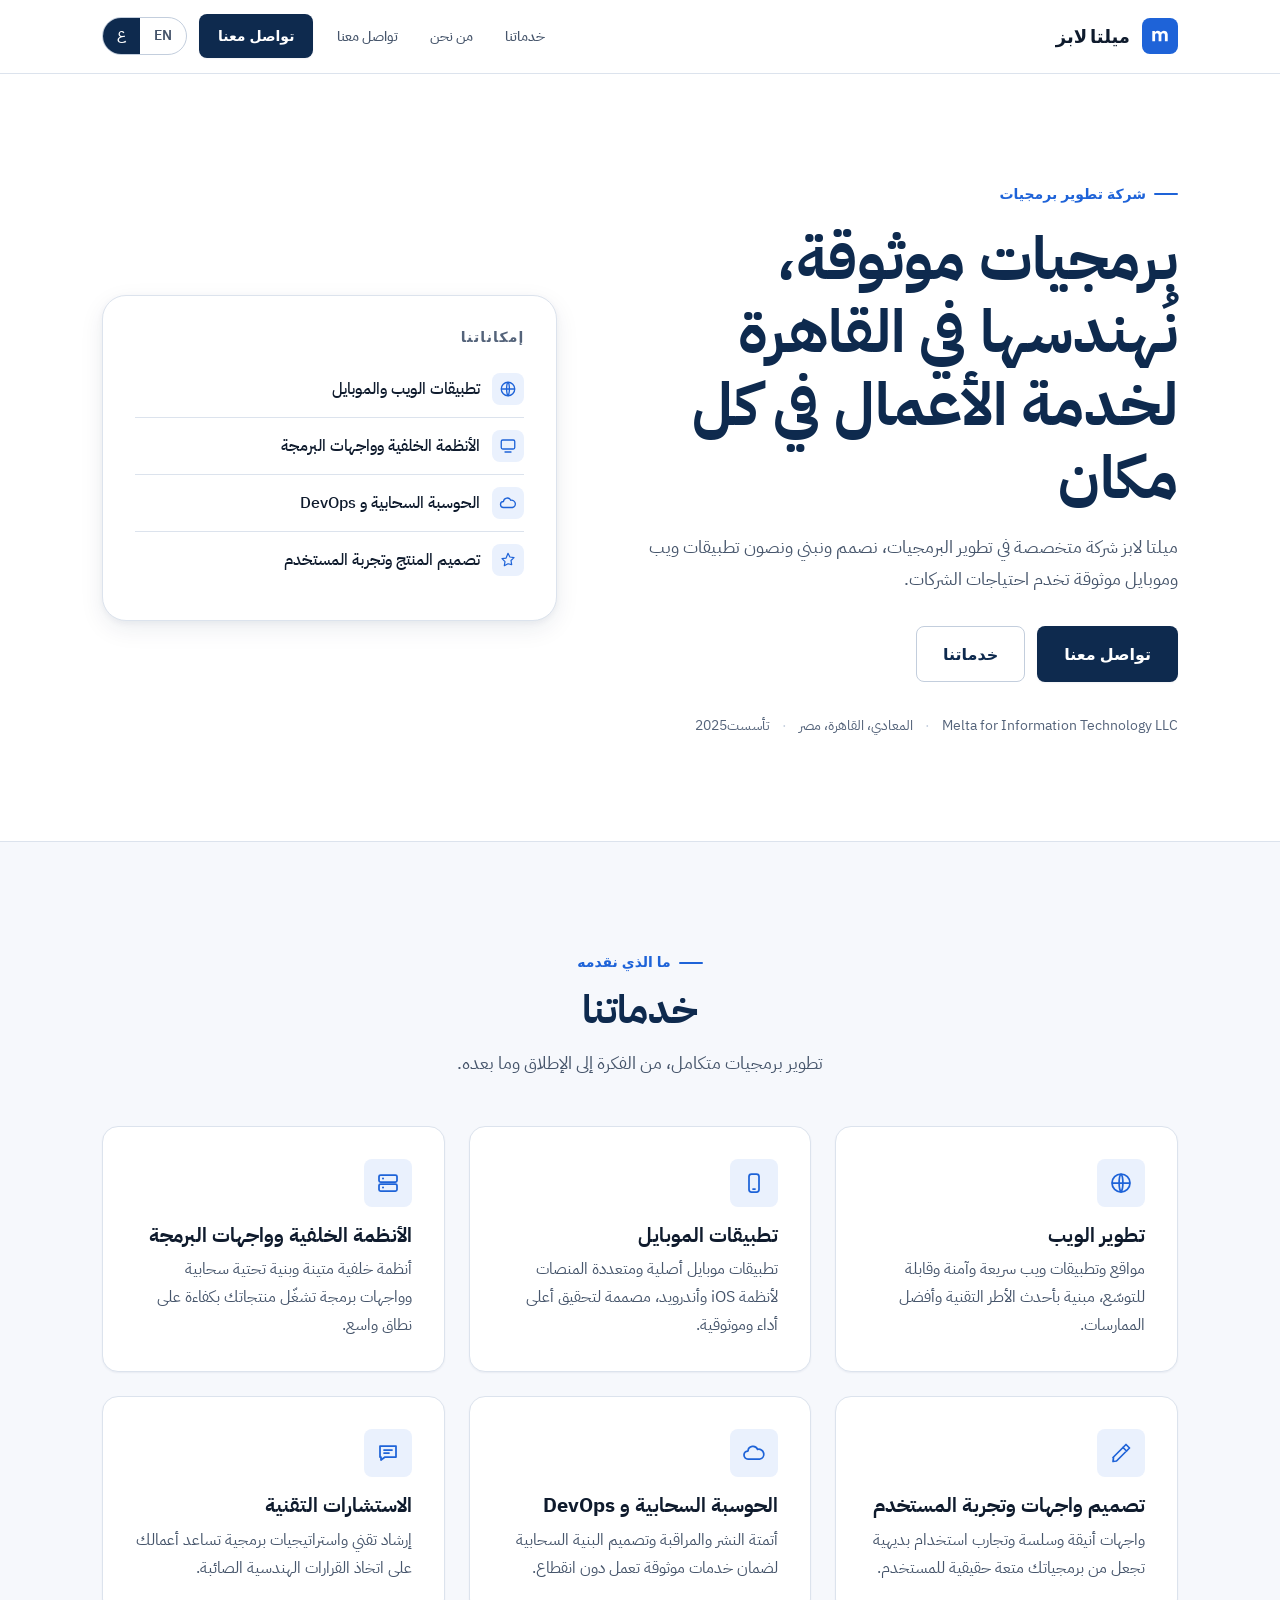
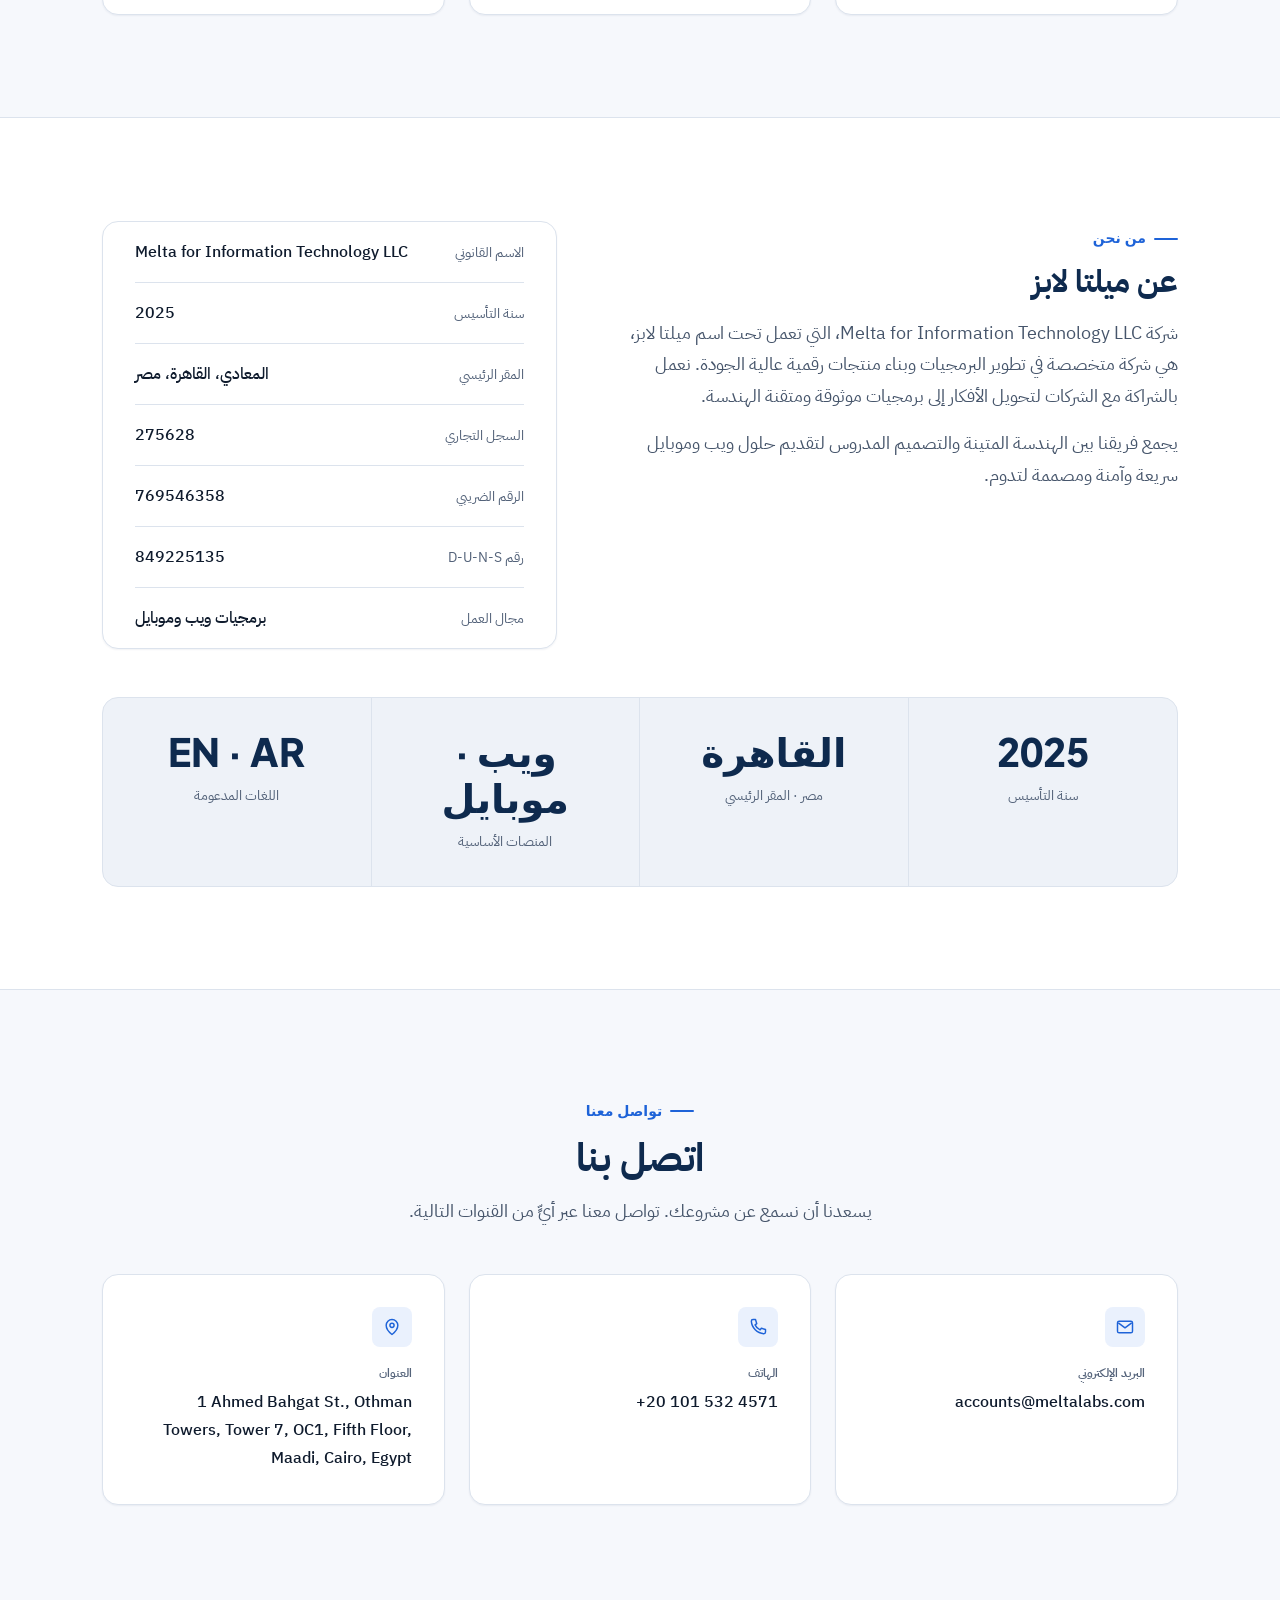
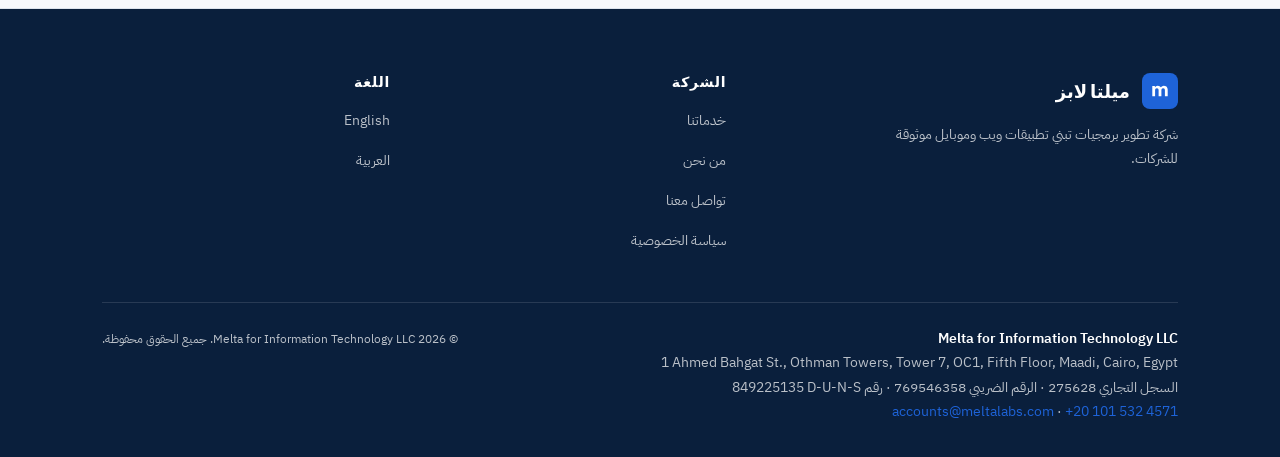
==== ar/index.html @ 6dca2c1b "Rebrand mark: blue "melta" wordmark tile Replace the navy M monogram with a white Plus Jakarta Sans " ====
<!DOCTYPE html>
<html lang="ar" dir="rtl">
<head>
  <meta charset="UTF-8" />
  <meta name="viewport" content="width=device-width, initial-scale=1, viewport-fit=cover" />
  <title>ميلتا لابز — شركة تطوير برمجيات في القاهرة، مصر</title>
  <meta name="description" content="ميلتا لابز شركة تطوير برمجيات مقرها القاهرة، تبني تطبيقات ويب وموبايل موثوقة وواجهات برمجة وتصميم واجهات المستخدم وحلول سحابة للشركات." />
  <link rel="canonical" href="https://meltalabs.com/ar/" />
  <meta name="robots" content="index, follow, max-image-preview:large" />
  <meta name="theme-color" content="#FFFFFF" />
  <meta name="color-scheme" content="light" />
  <meta name="author" content="Melta for Information Technology LLC" />

  <!-- hreflang -->
  <link rel="alternate" hreflang="en" href="https://meltalabs.com/" />
  <link rel="alternate" hreflang="ar" href="https://meltalabs.com/ar/" />
  <link rel="alternate" hreflang="x-default" href="https://meltalabs.com/" />

  <!-- Open Graph -->
  <meta property="og:type" content="website" />
  <meta property="og:site_name" content="Melta Labs" />
  <meta property="og:title" content="ميلتا لابز — شركة تطوير برمجيات" />
  <meta property="og:description" content="ميلتا لابز شركة تطوير برمجيات مقرها القاهرة، تبني تطبيقات ويب وموبايل موثوقة وواجهات برمجة وحلول سحابة للشركات." />
  <meta property="og:url" content="https://meltalabs.com/ar/" />
  <meta property="og:locale" content="ar_EG" />
  <meta property="og:locale:alternate" content="en_US" />
  <meta property="og:image" content="https://meltalabs.com/assets/og-image.png" />
  <meta property="og:image:width" content="1200" />
  <meta property="og:image:height" content="630" />
  <meta property="og:image:type" content="image/png" />
  <meta property="og:image:alt" content="ميلتا لابز — شركة تطوير برمجيات" />

  <!-- Twitter -->
  <meta name="twitter:card" content="summary_large_image" />
  <meta name="twitter:title" content="ميلتا لابز — شركة تطوير برمجيات" />
  <meta name="twitter:description" content="ميلتا لابز شركة تطوير برمجيات مقرها القاهرة، تبني تطبيقات ويب وموبايل موثوقة وحلول سحابة للشركات." />
  <meta name="twitter:image" content="https://meltalabs.com/assets/og-image.png" />
  <meta name="twitter:image:alt" content="ميلتا لابز — شركة تطوير برمجيات" />

  <!-- Icons & manifest -->
  <link rel="icon" href="/favicon.ico" sizes="32x32" />
  <link rel="icon" type="image/svg+xml" href="/favicon.svg" />
  <link rel="apple-touch-icon" href="/apple-touch-icon.png" />
  <link rel="manifest" href="/site.webmanifest" />

  <!-- Fonts -->
  <link rel="preconnect" href="https://fonts.googleapis.com" />
  <link rel="preconnect" href="https://fonts.gstatic.com" crossorigin />
  <link href="https://fonts.googleapis.com/css2?family=Plus+Jakarta+Sans:wght@600;700;800&family=Inter:wght@400;500;600&family=IBM+Plex+Sans+Arabic:wght@400;500;600;700&display=swap" rel="stylesheet" />

  <link rel="stylesheet" href="/assets/styles.css" />

  <!-- Structured data -->
  <script type="application/ld+json">
  {
    "@context": "https://schema.org",
    "@graph": [
      {
        "@type": "Organization",
        "@id": "https://meltalabs.com/#organization",
        "name": "Melta for Information Technology LLC",
        "legalName": "Melta for Information Technology LLC",
        "alternateName": "ميلتا لابز",
        "url": "https://meltalabs.com/",
        "logo": { "@type": "ImageObject", "url": "https://meltalabs.com/assets/logo-512.png", "width": 512, "height": 512 },
        "image": "https://meltalabs.com/assets/og-image.png",
        "description": "ميلتا لابز شركة تطوير برمجيات مقرها القاهرة، تبني تطبيقات ويب وموبايل موثوقة وواجهات برمجة وتصميم واجهات المستخدم وحلول سحابية للشركات.",
        "email": "accounts@meltalabs.com",
        "telephone": "+201015324571",
        "foundingDate": "2025",
        "duns": "849225135",
        "taxID": "769546358",
        "isicV4": "6209",
        "identifier": {
          "@type": "PropertyValue",
          "propertyID": "Egypt Commercial Register",
          "value": "275628"
        },
        "address": {
          "@type": "PostalAddress",
          "streetAddress": "1 Ahmed Bahgat St., Othman Towers, Tower 7, OC1, Fifth Floor, Maadi",
          "addressLocality": "Cairo",
          "addressRegion": "Cairo Governorate",
          "addressCountry": "EG"
        },
        "contactPoint": [{
          "@type": "ContactPoint",
          "contactType": "customer support",
          "email": "accounts@meltalabs.com",
          "telephone": "+201015324571",
          "areaServed": "EG",
          "availableLanguage": ["en", "ar"]
        }]
      },
      {
        "@type": "WebSite",
        "@id": "https://meltalabs.com/#website",
        "url": "https://meltalabs.com/",
        "name": "ميلتا لابز",
        "description": "شركة تطوير برمجيات تبني تطبيقات ويب وموبايل موثوقة.",
        "publisher": { "@id": "https://meltalabs.com/#organization" },
        "inLanguage": ["en", "ar"]
      }
    ]
  }
  </script>
</head>
<body>
  <a class="skip-link" href="#top">تخطّي إلى المحتوى</a>

  <header class="site-header" id="site-header">
    <div class="container header-bar">
      <a class="brand" href="/ar/" aria-label="ميلتا لابز — الرئيسية">
        <span class="brand__mark" aria-hidden="true">
          <svg viewBox="0 0 24 24" fill="none" xmlns="http://www.w3.org/2000/svg"><path d="M3.60 17.65L3.60 6.60L6.43 6.60L6.43 9.29L6.13 8.84Q6.37 7.57 7.30 6.96Q8.24 6.35 9.53 6.35Q10.91 6.35 11.95 7.05Q12.99 7.75 13.25 8.92L12.38 9.00Q12.93 7.65 13.94 7.00Q14.96 6.35 16.31 6.35Q17.51 6.35 18.43 6.88Q19.35 7.41 19.87 8.35Q20.40 9.29 20.40 10.54L20.40 17.65L17.36 17.65L17.36 11.19Q17.36 10.54 17.13 10.08Q16.90 9.61 16.47 9.35Q16.05 9.09 15.44 9.09Q14.85 9.09 14.42 9.35Q13.98 9.61 13.75 10.08Q13.52 10.54 13.52 11.19L13.52 17.65L10.48 17.65L10.48 11.19Q10.48 10.54 10.25 10.08Q10.02 9.61 9.59 9.35Q9.17 9.09 8.56 9.09Q7.97 9.09 7.54 9.35Q7.10 9.61 6.87 10.08Q6.64 10.54 6.64 11.19L6.64 17.65Z" fill="#fff"/></svg>
        </span>
        <span>ميلتا لابز</span>
      </a>

      <nav class="primary-nav" id="primary-nav" aria-label="التنقل الرئيسي">
        <ul>
          <li><a href="#services">خدماتنا</a></li>
          <li><a href="#about">من نحن</a></li>
          <li><a href="#contact">تواصل معنا</a></li>
        </ul>
      </nav>

      <div class="header-actions">
        <a class="btn btn--primary btn--sm" href="#contact">تواصل معنا</a>
        <div class="lang-toggle" role="group" aria-label="اللغة">
          <a href="/" hreflang="en" lang="en">EN</a>
          <a href="/ar/" aria-current="true" lang="ar">ع</a>
        </div>
        <button class="nav-toggle" id="nav-toggle" aria-label="فتح القائمة" aria-expanded="false" aria-controls="primary-nav">
          <svg class="icon-open" viewBox="0 0 24 24" fill="none"><path d="M4 7h16M4 12h16M4 17h16" stroke="currentColor" stroke-width="2" stroke-linecap="round"/></svg>
          <svg class="icon-close" viewBox="0 0 24 24" fill="none"><path d="M6 6l12 12M18 6L6 18" stroke="currentColor" stroke-width="2" stroke-linecap="round"/></svg>
        </button>
      </div>
    </div>
  </header>

  <main id="top" tabindex="-1">
    <!-- Hero -->
    <section class="hero" aria-labelledby="hero-h">
      <div class="container hero__grid">
        <div>
          <span class="eyebrow">شركة تطوير برمجيات</span>
          <h1 id="hero-h">برمجيات موثوقة، نُهندسها في القاهرة لخدمة الأعمال في كل مكان</h1>
          <p class="hero__lead">ميلتا لابز شركة متخصصة في تطوير البرمجيات، نصمم ونبني ونصون تطبيقات ويب وموبايل موثوقة تخدم احتياجات الشركات.</p>
          <div class="hero__cta">
            <a class="btn btn--primary" href="#contact">تواصل معنا</a>
            <a class="btn btn--ghost" href="#services">خدماتنا</a>
          </div>
          <p class="trust-strip">
            <span><bdi dir="ltr">Melta for Information Technology LLC</bdi></span>
            <span>المعادي، القاهرة، مصر</span>
            <span>تأسست <bdi dir="ltr">2025</bdi></span>
          </p>
        </div>
        <aside class="capability-panel" aria-label="الإمكانات">
          <h2>إمكاناتنا</h2>
          <ul class="capability-list">
            <li><span class="mini-icon" aria-hidden="true"><svg viewBox="0 0 24 24" fill="none"><circle cx="12" cy="12" r="9" stroke="currentColor" stroke-width="1.75"/><path d="M3 12h18M12 3c2.5 2.5 2.5 15 0 18M12 3c-2.5 2.5-2.5 15 0 18" stroke="currentColor" stroke-width="1.75"/></svg></span><span>تطبيقات الويب والموبايل</span></li>
            <li><span class="mini-icon" aria-hidden="true"><svg viewBox="0 0 24 24" fill="none"><rect x="3" y="4" width="18" height="12" rx="2" stroke="currentColor" stroke-width="1.75"/><path d="M8 20h8" stroke="currentColor" stroke-width="1.75" stroke-linecap="round"/></svg></span><span>الأنظمة الخلفية وواجهات البرمجة</span></li>
            <li><span class="mini-icon" aria-hidden="true"><svg viewBox="0 0 24 24" fill="none"><path d="M6 18a4 4 0 0 1 0-8 5 5 0 0 1 9.6-1.6A3.5 3.5 0 0 1 18 18H6Z" stroke="currentColor" stroke-width="1.75" stroke-linejoin="round"/></svg></span><span>الحوسبة السحابية و <bdi dir="ltr">DevOps</bdi></span></li>
            <li><span class="mini-icon" aria-hidden="true"><svg viewBox="0 0 24 24" fill="none"><path d="M12 3l2.5 5 5.5.8-4 3.9.9 5.5L12 17l-4.9 2.6.9-5.5-4-3.9 5.5-.8L12 3Z" stroke="currentColor" stroke-width="1.6" stroke-linejoin="round"/></svg></span><span>تصميم المنتج وتجربة المستخدم</span></li>
          </ul>
        </aside>
      </div>
    </section>

    <!-- Services -->
    <section class="section section--band" id="services" aria-labelledby="services-h">
      <div class="container">
        <div class="section-head">
          <span class="eyebrow">ما الذي نقدمه</span>
          <h2 id="services-h">خدماتنا</h2>
          <p>تطوير برمجيات متكامل، من الفكرة إلى الإطلاق وما بعده.</p>
        </div>
        <ul class="card-grid">
          <li class="service-card">
            <span class="icon-tile" aria-hidden="true"><svg viewBox="0 0 24 24" fill="none"><circle cx="12" cy="12" r="9" stroke="currentColor" stroke-width="1.75"/><path d="M3 12h18M12 3c2.5 2.5 2.5 15 0 18M12 3c-2.5 2.5-2.5 15 0 18" stroke="currentColor" stroke-width="1.75"/></svg></span>
            <h3>تطوير الويب</h3>
            <p>مواقع وتطبيقات ويب سريعة وآمنة وقابلة للتوسّع، مبنية بأحدث الأطر التقنية وأفضل الممارسات.</p>
          </li>
          <li class="service-card">
            <span class="icon-tile" aria-hidden="true"><svg viewBox="0 0 24 24" fill="none"><rect x="7" y="3" width="10" height="18" rx="2.5" stroke="currentColor" stroke-width="1.75"/><path d="M11 18h2" stroke="currentColor" stroke-width="1.75" stroke-linecap="round"/></svg></span>
            <h3>تطبيقات الموبايل</h3>
            <p>تطبيقات موبايل أصلية ومتعددة المنصات لأنظمة <bdi dir="ltr">iOS</bdi> وأندرويد، مصممة لتحقيق أعلى أداء وموثوقية.</p>
          </li>
          <li class="service-card">
            <span class="icon-tile" aria-hidden="true"><svg viewBox="0 0 24 24" fill="none"><rect x="3" y="4" width="18" height="7" rx="1.6" stroke="currentColor" stroke-width="1.75"/><rect x="3" y="13" width="18" height="7" rx="1.6" stroke="currentColor" stroke-width="1.75"/><path d="M7 7.5h.01M7 16.5h.01" stroke="currentColor" stroke-width="2" stroke-linecap="round"/></svg></span>
            <h3>الأنظمة الخلفية وواجهات البرمجة</h3>
            <p>أنظمة خلفية متينة وبنية تحتية سحابية وواجهات برمجة تشغّل منتجاتك بكفاءة على نطاق واسع.</p>
          </li>
          <li class="service-card">
            <span class="icon-tile" aria-hidden="true"><svg viewBox="0 0 24 24" fill="none"><path d="M4 16.5 14 6.5l3.5 3.5L7.5 20 4 20.5l.5-4Z" stroke="currentColor" stroke-width="1.75" stroke-linejoin="round"/><path d="M14 6.5 17 3.5 20.5 7 17.5 10" stroke="currentColor" stroke-width="1.75" stroke-linejoin="round"/></svg></span>
            <h3>تصميم واجهات وتجربة المستخدم</h3>
            <p>واجهات أنيقة وسلسة وتجارب استخدام بديهية تجعل من برمجياتك متعة حقيقية للمستخدم.</p>
          </li>
          <li class="service-card">
            <span class="icon-tile" aria-hidden="true"><svg viewBox="0 0 24 24" fill="none"><path d="M6 18a4 4 0 0 1 0-8 5 5 0 0 1 9.6-1.6A3.5 3.5 0 0 1 18 18H6Z" stroke="currentColor" stroke-width="1.75" stroke-linejoin="round"/></svg></span>
            <h3>الحوسبة السحابية و <bdi dir="ltr">DevOps</bdi></h3>
            <p>أتمتة النشر والمراقبة وتصميم البنية السحابية لضمان خدمات موثوقة تعمل دون انقطاع.</p>
          </li>
          <li class="service-card">
            <span class="icon-tile" aria-hidden="true"><svg viewBox="0 0 24 24" fill="none"><path d="M4 5h16v11H9l-4 3v-3H4V5Z" stroke="currentColor" stroke-width="1.75" stroke-linejoin="round"/><path d="M8 9h8M8 12h5" stroke="currentColor" stroke-width="1.75" stroke-linecap="round"/></svg></span>
            <h3>الاستشارات التقنية</h3>
            <p>إرشاد تقني واستراتيجيات برمجية تساعد أعمالك على اتخاذ القرارات الهندسية الصائبة.</p>
          </li>
        </ul>
      </div>
    </section>

    <!-- About -->
    <section class="section" id="about" aria-labelledby="about-h">
      <div class="container">
        <div class="about__top">
          <div class="about__narrative">
            <span class="eyebrow">من نحن</span>
            <h2 id="about-h">عن ميلتا لابز</h2>
            <p>شركة <bdi dir="ltr">Melta for Information Technology LLC</bdi>، التي تعمل تحت اسم ميلتا لابز، هي شركة متخصصة في تطوير البرمجيات وبناء منتجات رقمية عالية الجودة. نعمل بالشراكة مع الشركات لتحويل الأفكار إلى برمجيات موثوقة ومتقنة الهندسة.</p>
            <p>يجمع فريقنا بين الهندسة المتينة والتصميم المدروس لتقديم حلول ويب وموبايل سريعة وآمنة ومصممة لتدوم.</p>
          </div>
          <dl class="facts" aria-label="معلومات الشركة">
            <div class="facts__row"><dt class="facts__label">الاسم القانوني</dt><dd class="facts__value"><bdi dir="ltr">Melta for Information Technology LLC</bdi></dd></div>
            <div class="facts__row"><dt class="facts__label">سنة التأسيس</dt><dd class="facts__value"><bdi dir="ltr">2025</bdi></dd></div>
            <div class="facts__row"><dt class="facts__label">المقر الرئيسي</dt><dd class="facts__value">المعادي، القاهرة، مصر</dd></div>
            <div class="facts__row"><dt class="facts__label">السجل التجاري</dt><dd class="facts__value"><bdi dir="ltr">275628</bdi></dd></div>
            <div class="facts__row"><dt class="facts__label">الرقم الضريبي</dt><dd class="facts__value"><bdi dir="ltr">769546358</bdi></dd></div>
            <div class="facts__row"><dt class="facts__label">رقم <bdi dir="ltr">D-U-N-S</bdi></dt><dd class="facts__value"><bdi dir="ltr">849225135</bdi></dd></div>
            <div class="facts__row"><dt class="facts__label">مجال العمل</dt><dd class="facts__value">برمجيات ويب وموبايل</dd></div>
          </dl>
        </div>
        <div class="stats">
          <div class="stat"><span class="stat__num"><bdi dir="ltr">2025</bdi></span><span class="stat__label">سنة التأسيس</span></div>
          <div class="stat"><span class="stat__num">القاهرة</span><span class="stat__label">مصر · المقر الرئيسي</span></div>
          <div class="stat"><span class="stat__num">ويب · موبايل</span><span class="stat__label">المنصات الأساسية</span></div>
          <div class="stat"><span class="stat__num"><bdi dir="ltr">EN · AR</bdi></span><span class="stat__label">اللغات المدعومة</span></div>
        </div>
      </div>
    </section>

    <!-- Contact -->
    <section class="section section--band" id="contact" aria-labelledby="contact-h">
      <div class="container">
        <div class="section-head">
          <span class="eyebrow">تواصل معنا</span>
          <h2 id="contact-h">اتصل بنا</h2>
          <p>يسعدنا أن نسمع عن مشروعك. تواصل معنا عبر أيٍّ من القنوات التالية.</p>
        </div>
        <address class="card-grid">
          <div class="contact-card">
            <span class="icon-tile" aria-hidden="true"><svg viewBox="0 0 24 24" fill="none"><rect x="3" y="5" width="18" height="14" rx="2" stroke="currentColor" stroke-width="1.75"/><path d="m4 7 8 6 8-6" stroke="currentColor" stroke-width="1.75" stroke-linejoin="round"/></svg></span>
            <span class="contact-card__label">البريد الإلكتروني</span>
            <div class="contact-card__value"><a href="mailto:accounts@meltalabs.com"><bdi dir="ltr">accounts@meltalabs.com</bdi></a></div>
          </div>
          <div class="contact-card">
            <span class="icon-tile" aria-hidden="true"><svg viewBox="0 0 24 24" fill="none"><path d="M6 3h3l1.5 5-2 1.5a12 12 0 0 0 6 6l1.5-2 5 1.5v3a2 2 0 0 1-2 2A16 16 0 0 1 4 5a2 2 0 0 1 2-2Z" stroke="currentColor" stroke-width="1.75" stroke-linejoin="round"/></svg></span>
            <span class="contact-card__label">الهاتف</span>
            <div class="contact-card__value"><a class="phone" href="tel:+201015324571"><bdi dir="ltr">+20 101 532 4571</bdi></a></div>
          </div>
          <div class="contact-card">
            <span class="icon-tile" aria-hidden="true"><svg viewBox="0 0 24 24" fill="none"><path d="M12 21s7-5.2 7-11a7 7 0 1 0-14 0c0 5.8 7 11 7 11Z" stroke="currentColor" stroke-width="1.75" stroke-linejoin="round"/><circle cx="12" cy="10" r="2.5" stroke="currentColor" stroke-width="1.75"/></svg></span>
            <span class="contact-card__label">العنوان</span>
            <div class="contact-card__value"><bdi dir="ltr">1 Ahmed Bahgat St., Othman Towers, Tower 7, OC1, Fifth Floor, Maadi, Cairo, Egypt</bdi></div>
          </div>
        </address>
      </div>
    </section>
  </main>

  <footer class="site-footer">
    <div class="container">
      <div class="footer-grid">
        <div class="footer-brand">
          <a class="brand" href="/ar/" aria-label="ميلتا لابز — الرئيسية">
            <span class="brand__mark" aria-hidden="true"><svg viewBox="0 0 24 24" fill="none"><path d="M3.60 17.65L3.60 6.60L6.43 6.60L6.43 9.29L6.13 8.84Q6.37 7.57 7.30 6.96Q8.24 6.35 9.53 6.35Q10.91 6.35 11.95 7.05Q12.99 7.75 13.25 8.92L12.38 9.00Q12.93 7.65 13.94 7.00Q14.96 6.35 16.31 6.35Q17.51 6.35 18.43 6.88Q19.35 7.41 19.87 8.35Q20.40 9.29 20.40 10.54L20.40 17.65L17.36 17.65L17.36 11.19Q17.36 10.54 17.13 10.08Q16.90 9.61 16.47 9.35Q16.05 9.09 15.44 9.09Q14.85 9.09 14.42 9.35Q13.98 9.61 13.75 10.08Q13.52 10.54 13.52 11.19L13.52 17.65L10.48 17.65L10.48 11.19Q10.48 10.54 10.25 10.08Q10.02 9.61 9.59 9.35Q9.17 9.09 8.56 9.09Q7.97 9.09 7.54 9.35Q7.10 9.61 6.87 10.08Q6.64 10.54 6.64 11.19L6.64 17.65Z" fill="#fff"/></svg></span>
            <span>ميلتا لابز</span>
          </a>
          <p>شركة تطوير برمجيات تبني تطبيقات ويب وموبايل موثوقة للشركات.</p>
        </div>
        <nav class="footer-col" aria-label="تذييل">
          <h2>الشركة</h2>
          <ul>
            <li><a href="#services">خدماتنا</a></li>
            <li><a href="#about">من نحن</a></li>
            <li><a href="#contact">تواصل معنا</a></li>
            <li><a href="/ar/privacy.html">سياسة الخصوصية</a></li>
          </ul>
        </nav>
        <div class="footer-col">
          <h2>اللغة</h2>
          <ul>
            <li><a href="/" hreflang="en" lang="en">English</a></li>
            <li><a href="/ar/" lang="ar">العربية</a></li>
          </ul>
        </div>
      </div>
      <div class="footer-legal">
        <address>
          <span class="strong"><bdi dir="ltr">Melta for Information Technology LLC</bdi></span><br />
          <bdi dir="ltr">1 Ahmed Bahgat St., Othman Towers, Tower 7, OC1, Fifth Floor, Maadi, Cairo, Egypt</bdi><br />
          السجل التجاري <bdi dir="ltr">275628</bdi> · الرقم الضريبي <bdi dir="ltr">769546358</bdi> · رقم <bdi dir="ltr">D-U-N-S</bdi>‏ <bdi dir="ltr">849225135</bdi><br />
          <a class="phone" href="tel:+201015324571"><bdi dir="ltr">+20 101 532 4571</bdi></a> ·
          <a href="mailto:accounts@meltalabs.com"><bdi dir="ltr">accounts@meltalabs.com</bdi></a>
        </address>
        <div class="copyright">© <span id="year">2026</span> <bdi dir="ltr">Melta for Information Technology LLC</bdi>. جميع الحقوق محفوظة.</div>
      </div>
    </div>
  </footer>

  <script>
    document.getElementById('year').textContent = new Date().getFullYear();

    var header = document.getElementById('site-header');
    var ticking = false;
    function onScroll() {
      if (!ticking) {
        window.requestAnimationFrame(function () {
          header.classList.toggle('is-scrolled', window.scrollY > 8);
          ticking = false;
        });
        ticking = true;
      }
    }
    window.addEventListener('scroll', onScroll, { passive: true });
    onScroll();

    var toggle = document.getElementById('nav-toggle');
    var nav = document.getElementById('primary-nav');
    toggle.addEventListener('click', function () {
      var open = nav.classList.toggle('is-open');
      toggle.setAttribute('aria-expanded', String(open));
      toggle.setAttribute('aria-label', open ? 'إغلاق القائمة' : 'فتح القائمة');
    });
    nav.addEventListener('click', function (e) {
      if (e.target.closest('a')) {
        nav.classList.remove('is-open');
        toggle.setAttribute('aria-expanded', 'false');
        toggle.setAttribute('aria-label', 'فتح القائمة');
      }
    });
    document.addEventListener('keydown', function (e) {
      if (e.key === 'Escape' && nav.classList.contains('is-open')) {
        nav.classList.remove('is-open');
        toggle.setAttribute('aria-expanded', 'false');
        toggle.setAttribute('aria-label', 'فتح القائمة');
        toggle.focus();
      }
    });
  </script>
</body>
</html>
---- assets/styles.css ----
/* =============================================================================
   Melta Labs — Trust-First Corporate design system
   Single shared stylesheet for EN (LTR) and AR (RTL).
   Direction is driven entirely by the document `dir` attribute + CSS logical
   properties, so this one file renders correctly in both languages.
   ============================================================================= */

/* ----------------------------------------------------------------- Tokens -- */
:root {
  /* Brand navy */
  --color-navy-900: #0A1F3C;
  --color-navy-800: #0E2A4E;
  --color-navy-700: #143A66;

  /* Corporate-blue accent */
  --color-accent-600: #1E63D8;
  --color-accent-700: #1750B3;
  --color-accent-50:  #EAF1FD;

  /* Ink (text on light) */
  --color-ink-900: #0F1B2D;
  --color-ink-600: #46556B;
  --color-ink-400: #54637A;

  /* Surfaces */
  --color-surface-0:   #FFFFFF;
  --color-surface-50:  #F6F8FC;
  --color-surface-100: #EEF2F8;

  /* Lines */
  --color-border:        #DCE3ED;
  --color-border-strong: #C3CEDD;

  --color-success-600: #1A8F5C;
  --color-focus-ring:  #1E63D8;

  /* Navy-tinted elevation */
  --color-shadow-rgb: 14, 42, 78;
  --shadow-xs: 0 1px 2px rgba(var(--color-shadow-rgb), .06);
  --shadow-sm: 0 2px 8px rgba(var(--color-shadow-rgb), .06), 0 1px 2px rgba(var(--color-shadow-rgb), .04);
  --shadow-md: 0 8px 24px rgba(var(--color-shadow-rgb), .08), 0 2px 6px rgba(var(--color-shadow-rgb), .05);
  --shadow-lg: 0 16px 48px rgba(var(--color-shadow-rgb), .10);

  /* Footer (on navy) */
  --color-footer-text:    rgba(255, 255, 255, .72);
  --color-footer-strong:  #FFFFFF;
  --color-footer-divider: rgba(255, 255, 255, .12);

  /* Type families */
  --font-heading: "Plus Jakarta Sans", "Inter", system-ui, -apple-system, "Segoe UI", sans-serif;
  --font-body:    "Inter", system-ui, -apple-system, "Segoe UI", Roboto, sans-serif;
  --font-arabic:  "IBM Plex Sans Arabic", "Noto Sans Arabic", "Segoe UI", Tahoma, sans-serif;

  /* Type scale — 1.250 Major Third on 16px */
  --fs-xs:   0.75rem;     /* 12 */
  --fs-sm:   0.875rem;    /* 14 */
  --fs-base: 1rem;        /* 16 */
  --fs-md:   1.125rem;    /* 18 */
  --fs-lg:   1.25rem;     /* 20 */
  --fs-xl:   1.5625rem;   /* 25 */
  --fs-2xl:  1.9375rem;   /* 31 */
  --fs-3xl:  2.4375rem;   /* 39 */
  --fs-hero: clamp(2.5rem, 1.6rem + 3.4vw, 3.75rem);

  --lh-tight: 1.12;
  --lh-snug:  1.3;
  --lh-base:  1.65;

  /* Spacing (8px grid) */
  --space-1: 4px;  --space-2: 8px;  --space-3: 12px; --space-4: 16px;
  --space-5: 24px; --space-6: 32px; --space-7: 48px; --space-8: 64px;
  --space-9: 96px; --space-10: 128px;
  --section-pad: clamp(64px, 8vw, 112px);
  --container-max: 1140px;
  --container-pad: clamp(20px, 5vw, 32px);

  /* Radius */
  --radius-sm: 8px;  --radius-md: 12px; --radius-lg: 16px;
  --radius-xl: 24px; --radius-pill: 999px;

  /* Motion */
  --ease-out: cubic-bezier(0.22, 0.61, 0.36, 1);
  --dur-fast: 120ms; --dur-base: 180ms; --dur-slow: 320ms;
}

/* --------------------------------------------------------------- Reset ----- */
*, *::before, *::after { box-sizing: border-box; margin: 0; padding: 0; }

html { scroll-behavior: smooth; -webkit-text-size-adjust: 100%; }

body {
  font-family: var(--font-body);
  font-size: var(--fs-base);
  line-height: var(--lh-base);
  color: var(--color-ink-600);
  background: var(--color-surface-0);
  -webkit-font-smoothing: antialiased;
  -moz-osx-font-smoothing: grayscale;
}

h1, h2, h3, h4 { font-family: var(--font-heading); color: var(--color-ink-900); line-height: var(--lh-snug); letter-spacing: -0.02em; font-weight: 700; }
h1 { line-height: var(--lh-tight); }

a { color: var(--color-accent-600); text-decoration: none; }
a:hover { color: var(--color-accent-700); }

img, svg { display: block; max-width: 100%; }
ul { list-style: none; }

/* ---------------------------------------------------- Arabic / RTL rules --- */
[lang="ar"] body,
[dir="rtl"] body,
[lang="ar"] h1, [lang="ar"] h2, [lang="ar"] h3, [lang="ar"] h4,
[dir="rtl"] h1, [dir="rtl"] h2, [dir="rtl"] h3, [dir="rtl"] h4 {
  font-family: var(--font-arabic);
}
/* Arabic must never be tracked or uppercased; give it diacritic headroom. */
[dir="rtl"] body { line-height: 1.75; }
[dir="rtl"] h1, [dir="rtl"] h2, [dir="rtl"] h3, [dir="rtl"] h4 { letter-spacing: 0; line-height: 1.22; }
[dir="rtl"] .eyebrow,
[dir="rtl"] .contact-card__label,
[dir="rtl"] .stat__label,
[dir="rtl"] .facts__label { letter-spacing: 0; text-transform: none; }
/* Directional glyphs (e.g. the privacy back-arrow) mirror; brand icons never do. */
[dir="rtl"] .icon-directional { transform: scaleX(-1); }

/* ------------------------------------------------------------- Utilities --- */
.container { max-width: var(--container-max); margin-inline: auto; padding-inline: var(--container-pad); }

.bdi, bdi { unicode-bidi: isolate; }

.skip-link {
  position: absolute; inset-block-start: -100px; inset-inline-start: var(--space-4);
  z-index: 1000; background: var(--color-navy-800); color: #fff;
  padding: var(--space-2) var(--space-4); border-radius: var(--radius-sm);
  font-size: var(--fs-sm); font-weight: 600;
}
.skip-link:focus { inset-block-start: var(--space-3); color: #fff; }

:focus-visible {
  outline: 3px solid var(--color-focus-ring);
  outline-offset: 2px;
  border-radius: 2px;
}
/* Skip-link moves focus into <main>; don't draw a ring around the whole region. */
main[tabindex="-1"]:focus { outline: none; }

.eyebrow {
  display: inline-flex; align-items: center; gap: var(--space-2);
  font-family: var(--font-body); font-size: var(--fs-sm); font-weight: 600;
  letter-spacing: 0.08em; text-transform: uppercase;
  color: var(--color-accent-600);
}
.eyebrow::before {
  content: ""; inline-size: 24px; block-size: 2px;
  background: var(--color-accent-600); border-radius: 2px;
}

/* -------------------------------------------------------------- Buttons ---- */
.btn {
  display: inline-flex; align-items: center; justify-content: center; gap: var(--space-2);
  font-family: var(--font-body); font-size: var(--fs-base); font-weight: 600;
  padding-block: 13px; padding-inline: 26px;
  border-radius: var(--radius-sm); border: 1px solid transparent;
  cursor: pointer; transition: background var(--dur-base) var(--ease-out),
    color var(--dur-base) var(--ease-out), border-color var(--dur-base) var(--ease-out),
    box-shadow var(--dur-base) var(--ease-out), transform var(--dur-base) var(--ease-out);
}
.btn svg { inline-size: 18px; block-size: 18px; }

.btn--primary { background: var(--color-navy-800); color: #fff; box-shadow: var(--shadow-xs); }
.btn--primary:hover { background: var(--color-navy-700); color: #fff; transform: translateY(-1px); box-shadow: var(--shadow-sm); }
.btn--primary:active { transform: translateY(0); }

.btn--ghost { background: transparent; color: var(--color-navy-800); border-color: var(--color-border-strong); }
.btn--ghost:hover { color: var(--color-accent-700); border-color: var(--color-accent-600); background: var(--color-accent-50); }

.btn--sm { padding-block: 9px; padding-inline: 18px; font-size: var(--fs-sm); }

/* --------------------------------------------------------------- Header ---- */
.site-header {
  position: sticky; inset-block-start: 0; z-index: 100;
  background: var(--color-surface-0);
  border-block-end: 1px solid transparent;
  transition: background var(--dur-base) var(--ease-out), box-shadow var(--dur-base) var(--ease-out), border-color var(--dur-base) var(--ease-out);
}
.site-header.is-scrolled {
  background: rgba(255, 255, 255, 0.9);
  -webkit-backdrop-filter: blur(12px);
  backdrop-filter: blur(12px);
  box-shadow: var(--shadow-sm);
  border-block-end-color: var(--color-border);
}
@supports not ((backdrop-filter: blur(1px)) or (-webkit-backdrop-filter: blur(1px))) {
  .site-header.is-scrolled { background: #fff; }
}
.header-bar { display: flex; align-items: center; gap: var(--space-5); block-size: 72px; }

.brand { display: inline-flex; align-items: center; gap: var(--space-3); color: var(--color-ink-900); font-family: var(--font-heading); font-weight: 700; font-size: var(--fs-md); }
.brand:hover { color: var(--color-ink-900); }
.brand__mark { inline-size: 36px; block-size: 36px; border-radius: var(--radius-sm); background: var(--color-accent-600); display: grid; place-items: center; flex: none; }
.brand__mark svg { inline-size: 22px; block-size: 22px; }

.primary-nav { margin-inline-start: auto; }
.primary-nav ul { display: flex; align-items: center; gap: var(--space-6); }
.primary-nav a {
  position: relative; color: var(--color-ink-600); font-size: var(--fs-sm); font-weight: 500;
  padding-block: var(--space-2); transition: color var(--dur-base) var(--ease-out);
}
.primary-nav a:hover, .primary-nav a:focus-visible { color: var(--color-ink-900); }
.primary-nav a::after {
  content: ""; position: absolute; inset-block-end: 0; inset-inline-start: 0;
  inline-size: 100%; block-size: 2px; background: var(--color-accent-600);
  transform: scaleX(0); transform-origin: inline-start;
  transition: transform var(--dur-base) var(--ease-out);
}
.primary-nav a:hover::after, .primary-nav a:focus-visible::after { transform: scaleX(1); }

.header-actions { display: flex; align-items: center; gap: var(--space-3); }

/* Language toggle */
.lang-toggle { display: inline-flex; align-items: stretch; border: 1px solid var(--color-border-strong); border-radius: var(--radius-pill); overflow: hidden; font-size: var(--fs-sm); font-weight: 600; }
.lang-toggle a { padding-block: 6px; padding-inline: 14px; color: var(--color-ink-600); display: inline-flex; align-items: center; transition: background var(--dur-base) var(--ease-out), color var(--dur-base) var(--ease-out); }
.lang-toggle a[aria-current="true"] { background: var(--color-navy-800); color: #fff; }
.lang-toggle a:not([aria-current="true"]):hover { background: var(--color-accent-50); color: var(--color-accent-700); }

/* Hamburger */
.nav-toggle { display: none; background: transparent; border: 1px solid var(--color-border-strong); border-radius: var(--radius-sm); inline-size: 42px; block-size: 42px; place-items: center; color: var(--color-ink-900); cursor: pointer; }
.nav-toggle svg { inline-size: 22px; block-size: 22px; }
.nav-toggle .icon-close { display: none; }
.nav-toggle[aria-expanded="true"] .icon-open { display: none; }
.nav-toggle[aria-expanded="true"] .icon-close { display: block; }

/* --------------------------------------------------------------- Hero ------ */
.hero { padding-block: var(--section-pad); background: var(--color-surface-0); border-block-start: 1px solid var(--color-border); }
.hero__grid { display: grid; grid-template-columns: 1.1fr 0.9fr; gap: var(--space-8); align-items: center; }
.hero h1 { font-size: var(--fs-hero); color: var(--color-navy-800); margin-block: var(--space-4); }
.hero__lead { font-size: var(--fs-md); color: var(--color-ink-600); max-inline-size: 52ch; }
.hero__cta { display: flex; flex-wrap: wrap; gap: var(--space-3); margin-block-start: var(--space-6); }
.trust-strip { display: flex; flex-wrap: wrap; gap: var(--space-2) 0; margin-block-start: var(--space-6); font-size: var(--fs-sm); color: var(--color-ink-400); }
.trust-strip span { display: inline-flex; align-items: center; }
.trust-strip span + span::before { content: "·"; margin-inline: var(--space-3); color: var(--color-border-strong); }

/* Capability panel */
.capability-panel { background: var(--color-surface-0); border: 1px solid var(--color-border); border-radius: var(--radius-xl); box-shadow: var(--shadow-md); padding: var(--space-6); }
.capability-panel h2 { font-size: var(--fs-sm); font-family: var(--font-body); text-transform: uppercase; letter-spacing: 0.08em; color: var(--color-ink-400); margin-block-end: var(--space-4); }
.capability-list li { display: flex; align-items: center; gap: var(--space-3); padding-block: var(--space-3); }
.capability-list li + li { border-block-start: 1px solid var(--color-border); }
.capability-list .mini-icon { inline-size: 32px; block-size: 32px; border-radius: var(--radius-sm); background: var(--color-accent-50); display: grid; place-items: center; flex: none; color: var(--color-accent-600); }
.capability-list .mini-icon svg { inline-size: 18px; block-size: 18px; }
.capability-list span { color: var(--color-ink-900); font-weight: 500; font-size: var(--fs-base); }

/* --------------------------------------------------------------- Section --- */
.section { padding-block: var(--section-pad); }
.section--band { background: var(--color-surface-50); border-block: 1px solid var(--color-border); }
.section-head { text-align: center; max-inline-size: 640px; margin-inline: auto; margin-block-end: var(--space-7); }
.section-head .eyebrow { margin-block-end: var(--space-3); }
.section-head h2 { font-size: var(--fs-3xl); color: var(--color-navy-800); }
.section-head p { margin-block-start: var(--space-3); color: var(--color-ink-600); font-size: var(--fs-md); }

/* --------------------------------------------------------------- Cards ------ */
.card-grid { display: grid; grid-template-columns: repeat(3, 1fr); gap: var(--space-5); }
@media (max-width: 960px) { .card-grid { grid-template-columns: repeat(2, 1fr); } }
@media (max-width: 640px) { .card-grid { grid-template-columns: 1fr; } }

.service-card {
  background: var(--color-surface-0); border: 1px solid var(--color-border);
  border-radius: var(--radius-lg); padding: var(--space-6); box-shadow: var(--shadow-xs);
  text-align: start;
  transition: border-color var(--dur-base) var(--ease-out), box-shadow var(--dur-base) var(--ease-out), transform var(--dur-base) var(--ease-out);
}
.service-card:hover { border-color: var(--color-border-strong); box-shadow: var(--shadow-md); transform: translateY(-3px); }
.icon-tile { inline-size: 48px; block-size: 48px; border-radius: var(--radius-sm); background: var(--color-accent-50); display: grid; place-items: center; color: var(--color-accent-600); margin-block-end: var(--space-4); }
.icon-tile svg { inline-size: 24px; block-size: 24px; }
.service-card h3 { font-size: var(--fs-lg); color: var(--color-ink-900); margin-block-end: var(--space-2); }
.service-card p { color: var(--color-ink-600); font-size: var(--fs-base); }

/* --------------------------------------------------------------- About ----- */
.about__top { display: grid; grid-template-columns: 1.1fr 0.9fr; gap: var(--space-8); align-items: start; }
.about__narrative p { color: var(--color-ink-600); font-size: var(--fs-md); margin-block-start: var(--space-4); }
.about__narrative .eyebrow { margin-block-end: var(--space-3); }
.about__narrative h2 { font-size: var(--fs-2xl); color: var(--color-navy-800); }

.facts { background: var(--color-surface-0); border: 1px solid var(--color-border); border-radius: var(--radius-lg); box-shadow: var(--shadow-xs); padding-inline: var(--space-6); }
.facts__row { display: flex; align-items: baseline; justify-content: space-between; gap: var(--space-4); padding-block: var(--space-4); }
.facts__row + .facts__row { border-block-start: 1px solid var(--color-border); }
.facts__label { color: var(--color-ink-400); font-size: var(--fs-sm); }
.facts__value { color: var(--color-ink-900); font-weight: 500; font-size: var(--fs-base); text-align: end; }

.stats { margin-block-start: var(--space-7); background: var(--color-surface-100); border: 1px solid var(--color-border); border-radius: var(--radius-lg); display: grid; grid-template-columns: repeat(4, 1fr); }
@media (max-width: 720px) { .stats { grid-template-columns: repeat(2, 1fr); } }
.stat { padding: var(--space-6); text-align: center; }
.stat + .stat { border-inline-start: 1px solid var(--color-border); }
@media (max-width: 720px) { .stat + .stat { border-inline-start: 0; } .stat:nth-child(n+2) { border-block-start: 1px solid var(--color-border); } .stat:nth-child(2) { border-block-start: 0; } }
.stat__num { font-family: var(--font-heading); font-weight: 800; font-size: var(--fs-3xl); color: var(--color-navy-800); line-height: var(--lh-tight); font-variant-numeric: tabular-nums; }
.stat__label { display: block; margin-block-start: var(--space-2); color: var(--color-ink-400); font-size: var(--fs-sm); }

/* --------------------------------------------------------------- Contact --- */
.contact-card { background: var(--color-surface-0); border: 1px solid var(--color-border); border-radius: var(--radius-lg); padding: var(--space-6); text-align: start; box-shadow: var(--shadow-xs); transition: box-shadow var(--dur-base) var(--ease-out); font-style: normal; }
.contact-card:hover { box-shadow: var(--shadow-sm); }
.contact-card .icon-tile { inline-size: 40px; block-size: 40px; margin-block-end: var(--space-4); }
.contact-card .icon-tile svg { inline-size: 20px; block-size: 20px; }
.contact-card__label { display: block; text-transform: uppercase; letter-spacing: 0.06em; color: var(--color-ink-400); font-size: var(--fs-xs); font-weight: 600; margin-block-end: var(--space-1); }
.contact-card__value { color: var(--color-ink-900); font-size: var(--fs-base); font-weight: 500; word-break: break-word; }
.contact-card__value a { color: var(--color-ink-900); }
.contact-card__value a:hover { color: var(--color-accent-700); }
.phone { font-variant-numeric: tabular-nums; }

/* --------------------------------------------------------------- Footer ---- */
.site-footer { background: var(--color-navy-900); color: var(--color-footer-text); padding-block: var(--space-8) var(--space-6); }
.footer-grid { display: grid; grid-template-columns: 1.4fr 1fr 1fr; gap: var(--space-7); }
@media (max-width: 720px) { .footer-grid { grid-template-columns: 1fr; gap: var(--space-6); } }
.footer-brand .brand { color: #fff; }
.footer-brand p { margin-block-start: var(--space-3); font-size: var(--fs-sm); max-inline-size: 36ch; }
.footer-col h2 { font-size: var(--fs-sm); color: #fff; font-family: var(--font-body); text-transform: uppercase; letter-spacing: 0.06em; margin-block-end: var(--space-4); }
.footer-col ul { display: flex; flex-direction: column; gap: var(--space-3); }
.footer-col a { color: var(--color-footer-text); font-size: var(--fs-sm); }
.footer-col a:hover { color: #fff; }
.footer-legal { margin-block-start: var(--space-7); padding-block-start: var(--space-5); border-block-start: 1px solid var(--color-footer-divider); display: flex; flex-wrap: wrap; justify-content: space-between; gap: var(--space-3); align-items: baseline; }
.footer-legal address { font-style: normal; font-size: var(--fs-sm); color: var(--color-footer-text); }
.footer-legal address .strong { color: var(--color-footer-strong); font-weight: 600; }
.footer-legal .copyright { font-size: var(--fs-xs); color: var(--color-footer-text); }

/* --------------------------------------------------------- Legal / privacy - */
.legal-page { padding-block: var(--space-8) var(--section-pad); }
.legal-page .prose { max-inline-size: 760px; margin-inline: auto; }
.legal-page .back { display: inline-flex; align-items: center; gap: var(--space-2); color: var(--color-ink-400); font-size: var(--fs-sm); margin-block-end: var(--space-6); }
.legal-page .back svg { inline-size: 16px; block-size: 16px; }
.legal-page h1 { font-size: var(--fs-3xl); color: var(--color-navy-800); }
.legal-page .updated { color: var(--color-ink-400); font-size: var(--fs-sm); margin-block-start: var(--space-2); margin-block-end: var(--space-6); }
.legal-page h2 { font-size: var(--fs-lg); color: var(--color-ink-900); margin-block-start: var(--space-6); margin-block-end: var(--space-2); }
.legal-page p { color: var(--color-ink-600); margin-block-end: var(--space-3); }
.legal-page .legal-foot { margin-block-start: var(--space-7); padding-block-start: var(--space-5); border-block-start: 1px solid var(--color-border); color: var(--color-ink-400); font-size: var(--fs-sm); }

/* --------------------------------------------------- Mobile nav behaviour -- */
@media (max-width: 860px) {
  .nav-toggle { display: grid; }
  .primary-nav { position: absolute; inset-inline: 0; inset-block-start: 72px; background: var(--color-surface-0); border-block-end: 1px solid var(--color-border); box-shadow: var(--shadow-md); margin-inline-start: 0; padding: var(--space-4) var(--container-pad); display: none; }
  .primary-nav.is-open { display: block; }
  .primary-nav ul { flex-direction: column; align-items: stretch; gap: 0; }
  .primary-nav li { border-block-end: 1px solid var(--color-border); }
  .primary-nav li:last-child { border-block-end: 0; }
  .primary-nav a { display: block; padding-block: var(--space-4); }
  .primary-nav a::after { display: none; }
  .header-actions .btn--sm { display: none; }
  .hero__grid, .about__top { grid-template-columns: 1fr; }
  .capability-panel { order: 2; }
}

/* ------------------------------------------------------- Reduced motion ---- */
@media (prefers-reduced-motion: reduce) {
  * { animation: none !important; transition: none !important; }
  html { scroll-behavior: auto !important; }
}
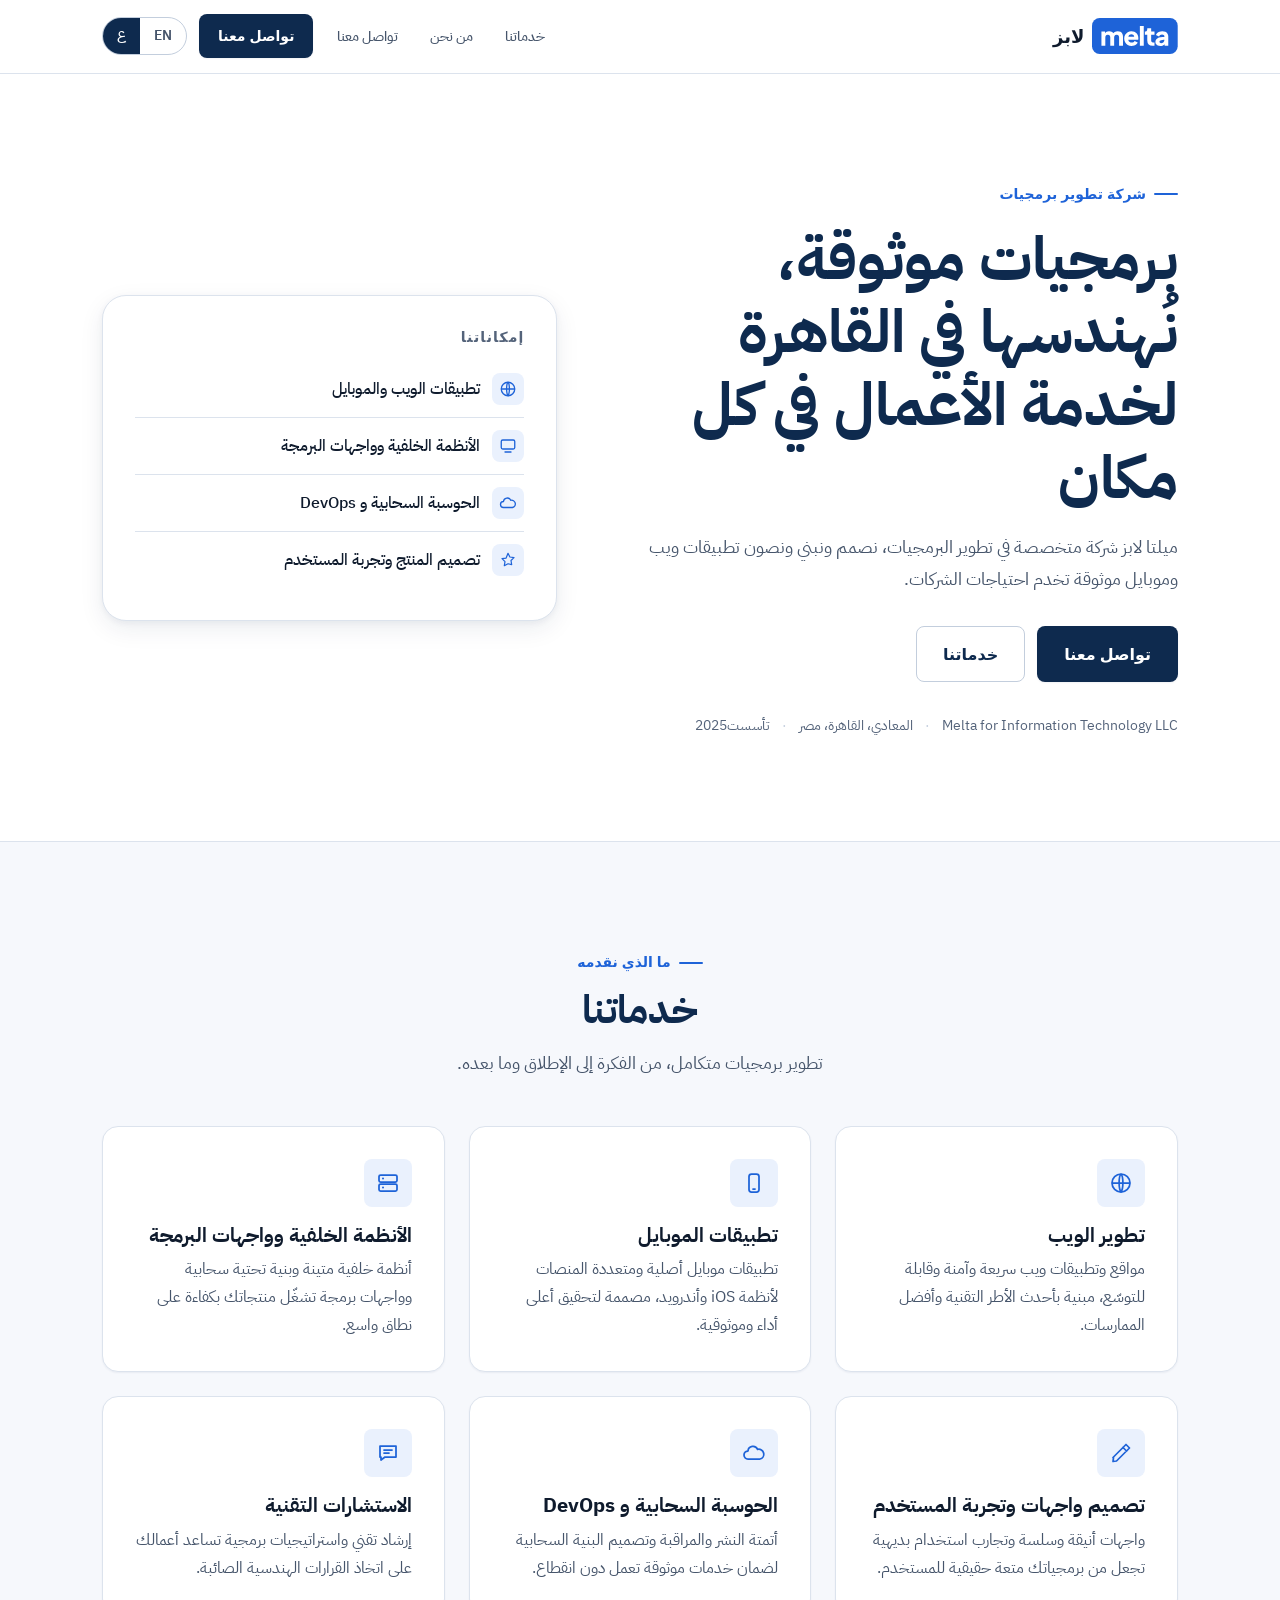
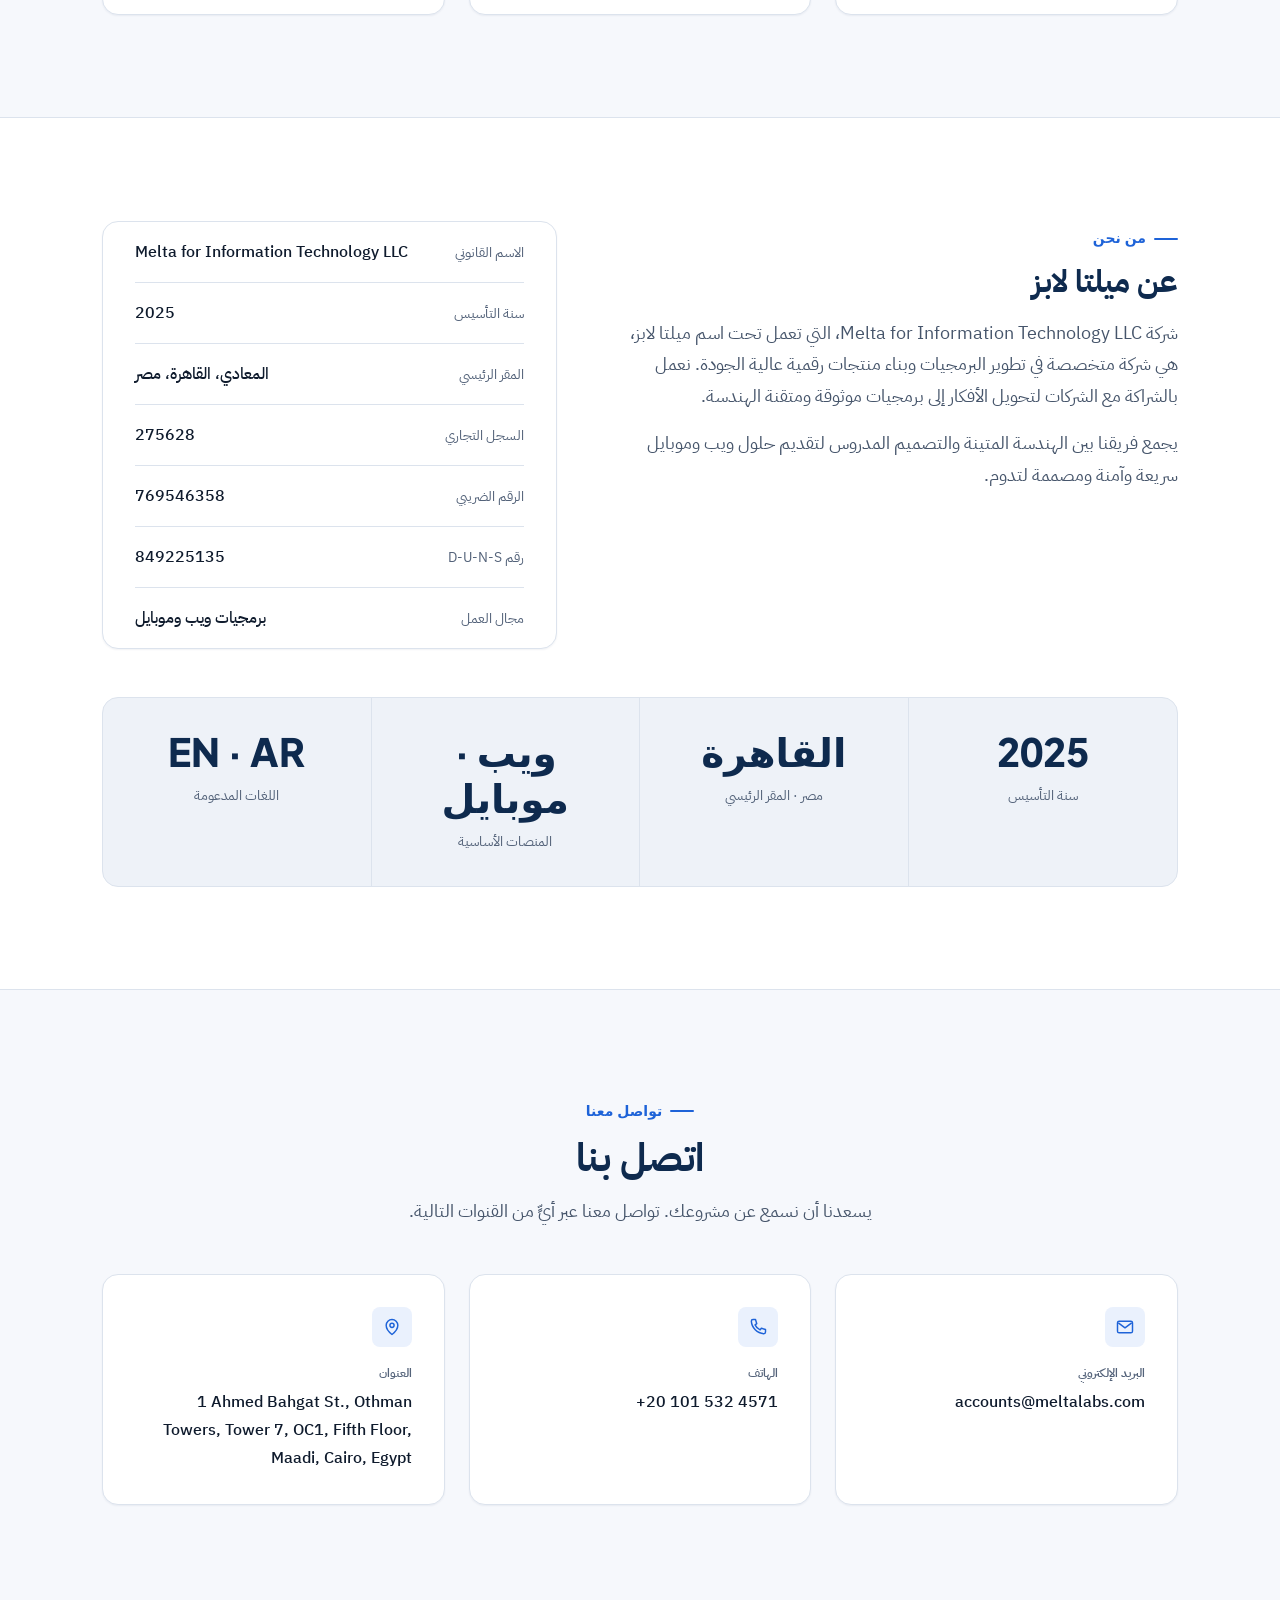
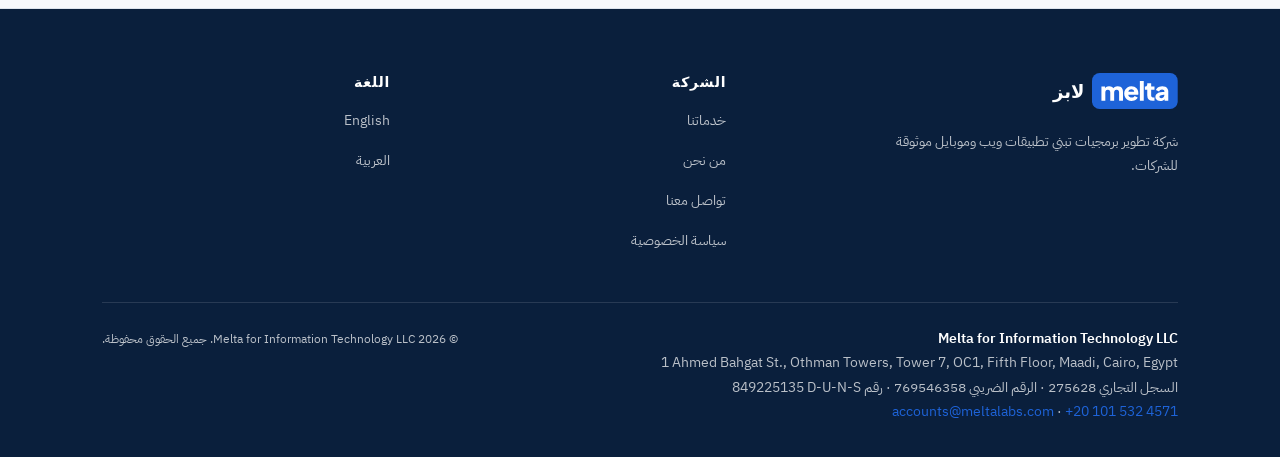
==== commit 4682efc4: "Use the full "melta" wordmark in header, footer and favicon Replace the "m" monogram with the same b" ====
--- a/ar/index.html
+++ b/ar/index.html
@@ -111,10 +111,7 @@
   <header class="site-header" id="site-header">
     <div class="container header-bar">
       <a class="brand" href="/ar/" aria-label="ميلتا لابز — الرئيسية">
-        <span class="brand__mark" aria-hidden="true">
-          <svg viewBox="0 0 24 24" fill="none" xmlns="http://www.w3.org/2000/svg"><path d="M3.60 17.65L3.60 6.60L6.43 6.60L6.43 9.29L6.13 8.84Q6.37 7.57 7.30 6.96Q8.24 6.35 9.53 6.35Q10.91 6.35 11.95 7.05Q12.99 7.75 13.25 8.92L12.38 9.00Q12.93 7.65 13.94 7.00Q14.96 6.35 16.31 6.35Q17.51 6.35 18.43 6.88Q19.35 7.41 19.87 8.35Q20.40 9.29 20.40 10.54L20.40 17.65L17.36 17.65L17.36 11.19Q17.36 10.54 17.13 10.08Q16.90 9.61 16.47 9.35Q16.05 9.09 15.44 9.09Q14.85 9.09 14.42 9.35Q13.98 9.61 13.75 10.08Q13.52 10.54 13.52 11.19L13.52 17.65L10.48 17.65L10.48 11.19Q10.48 10.54 10.25 10.08Q10.02 9.61 9.59 9.35Q9.17 9.09 8.56 9.09Q7.97 9.09 7.54 9.35Q7.10 9.61 6.87 10.08Q6.64 10.54 6.64 11.19L6.64 17.65Z" fill="#fff"/></svg>
-        </span>
-        <span>ميلتا لابز</span>
+        <svg class="brand__logo" viewBox="0 29 100 42" xmlns="http://www.w3.org/2000/svg" aria-hidden="true"><rect x="0" y="29" width="100" height="42" rx="9" fill="#1E63D8"/><path d="M11.00 61.29L11.00 44.74L15.24 44.74L15.24 48.77L14.79 48.11Q15.15 46.20 16.55 45.29Q17.94 44.38 19.88 44.38Q21.94 44.38 23.50 45.42Q25.06 46.47 25.45 48.23L24.15 48.35Q24.97 46.32 26.48 45.35Q28.00 44.38 30.03 44.38Q31.82 44.38 33.20 45.17Q34.58 45.95 35.36 47.36Q36.15 48.77 36.15 50.65L36.15 61.29L31.61 61.29L31.61 51.62Q31.61 50.65 31.26 49.95Q30.91 49.26 30.27 48.86Q29.64 48.47 28.73 48.47Q27.85 48.47 27.20 48.86Q26.55 49.26 26.20 49.95Q25.85 50.65 25.85 51.62L25.85 61.29L21.30 61.29L21.30 51.62Q21.30 50.65 20.95 49.95Q20.61 49.26 19.97 48.86Q19.33 48.47 18.42 48.47Q17.55 48.47 16.89 48.86Q16.24 49.26 15.89 49.95Q15.55 50.65 15.55 51.62L15.55 61.29ZM46.21 61.65Q43.58 61.65 41.64 60.48Q39.70 59.32 38.64 57.35Q37.58 55.38 37.58 52.98Q37.58 50.50 38.68 48.56Q39.79 46.62 41.67 45.50Q43.55 44.38 45.91 44.38Q47.88 44.38 49.39 45.00Q50.91 45.62 51.95 46.74Q53.00 47.86 53.55 49.33Q54.09 50.80 54.09 52.53Q54.09 53.02 54.05 53.48Q54.00 53.95 53.88 54.29L41.48 54.29L41.48 50.95L51.30 50.95L49.15 52.53Q49.45 51.23 49.12 50.21Q48.79 49.20 47.95 48.61Q47.12 48.02 45.91 48.02Q44.73 48.02 43.88 48.59Q43.03 49.17 42.61 50.29Q42.18 51.41 42.27 53.02Q42.15 54.41 42.61 55.47Q43.06 56.53 44.00 57.12Q44.94 57.71 46.27 57.71Q47.48 57.71 48.35 57.23Q49.21 56.74 49.70 55.89L53.33 57.62Q52.85 58.83 51.80 59.74Q50.76 60.65 49.33 61.15Q47.91 61.65 46.21 61.65ZM55.85 61.29L55.85 38.35L60.39 38.35L60.39 61.29ZM70.79 61.47Q67.79 61.47 66.14 59.85Q64.48 58.23 64.48 55.32L64.48 48.68L61.70 48.68L61.70 44.74L61.85 44.74Q63.12 44.74 63.80 44.11Q64.48 43.47 64.48 42.20L64.48 40.98L69.03 40.98L69.03 44.74L72.91 44.74L72.91 48.68L69.03 48.68L69.03 55.02Q69.03 55.86 69.33 56.42Q69.64 56.98 70.27 57.26Q70.91 57.53 71.85 57.53Q72.06 57.53 72.33 57.50Q72.61 57.47 72.91 57.44L72.91 61.29Q72.45 61.35 71.88 61.41Q71.30 61.47 70.79 61.47ZM79.79 61.65Q78.00 61.65 76.70 61.08Q75.39 60.50 74.70 59.42Q74.00 58.35 74.00 56.86Q74.00 55.47 74.64 54.39Q75.27 53.32 76.59 52.59Q77.91 51.86 79.88 51.56L84.94 50.74L84.94 54.08L80.70 54.83Q79.73 55.02 79.21 55.45Q78.70 55.89 78.70 56.71Q78.70 57.47 79.27 57.89Q79.85 58.32 80.70 58.32Q81.82 58.32 82.67 57.83Q83.52 57.35 83.98 56.52Q84.45 55.68 84.45 54.68L84.45 50.38Q84.45 49.44 83.71 48.80Q82.97 48.17 81.70 48.17Q80.48 48.17 79.56 48.83Q78.64 49.50 78.21 50.59L74.58 48.86Q75.06 47.47 76.12 46.47Q77.18 45.47 78.67 44.92Q80.15 44.38 81.91 44.38Q84.00 44.38 85.61 45.14Q87.21 45.89 88.11 47.24Q89.00 48.59 89.00 50.38L89.00 61.29L84.76 61.29L84.76 58.62L85.79 58.44Q85.06 59.53 84.18 60.24Q83.30 60.95 82.21 61.30Q81.12 61.65 79.79 61.65Z" fill="#fff"/></svg><span class="brand__suffix">لابز</span>
       </a>
 
       <nav class="primary-nav" id="primary-nav" aria-label="التنقل الرئيسي">
@@ -275,8 +272,7 @@
       <div class="footer-grid">
         <div class="footer-brand">
           <a class="brand" href="/ar/" aria-label="ميلتا لابز — الرئيسية">
-            <span class="brand__mark" aria-hidden="true"><svg viewBox="0 0 24 24" fill="none"><path d="M3.60 17.65L3.60 6.60L6.43 6.60L6.43 9.29L6.13 8.84Q6.37 7.57 7.30 6.96Q8.24 6.35 9.53 6.35Q10.91 6.35 11.95 7.05Q12.99 7.75 13.25 8.92L12.38 9.00Q12.93 7.65 13.94 7.00Q14.96 6.35 16.31 6.35Q17.51 6.35 18.43 6.88Q19.35 7.41 19.87 8.35Q20.40 9.29 20.40 10.54L20.40 17.65L17.36 17.65L17.36 11.19Q17.36 10.54 17.13 10.08Q16.90 9.61 16.47 9.35Q16.05 9.09 15.44 9.09Q14.85 9.09 14.42 9.35Q13.98 9.61 13.75 10.08Q13.52 10.54 13.52 11.19L13.52 17.65L10.48 17.65L10.48 11.19Q10.48 10.54 10.25 10.08Q10.02 9.61 9.59 9.35Q9.17 9.09 8.56 9.09Q7.97 9.09 7.54 9.35Q7.10 9.61 6.87 10.08Q6.64 10.54 6.64 11.19L6.64 17.65Z" fill="#fff"/></svg></span>
-            <span>ميلتا لابز</span>
+            <svg class="brand__logo" viewBox="0 29 100 42" xmlns="http://www.w3.org/2000/svg" aria-hidden="true"><rect x="0" y="29" width="100" height="42" rx="9" fill="#1E63D8"/><path d="M11.00 61.29L11.00 44.74L15.24 44.74L15.24 48.77L14.79 48.11Q15.15 46.20 16.55 45.29Q17.94 44.38 19.88 44.38Q21.94 44.38 23.50 45.42Q25.06 46.47 25.45 48.23L24.15 48.35Q24.97 46.32 26.48 45.35Q28.00 44.38 30.03 44.38Q31.82 44.38 33.20 45.17Q34.58 45.95 35.36 47.36Q36.15 48.77 36.15 50.65L36.15 61.29L31.61 61.29L31.61 51.62Q31.61 50.65 31.26 49.95Q30.91 49.26 30.27 48.86Q29.64 48.47 28.73 48.47Q27.85 48.47 27.20 48.86Q26.55 49.26 26.20 49.95Q25.85 50.65 25.85 51.62L25.85 61.29L21.30 61.29L21.30 51.62Q21.30 50.65 20.95 49.95Q20.61 49.26 19.97 48.86Q19.33 48.47 18.42 48.47Q17.55 48.47 16.89 48.86Q16.24 49.26 15.89 49.95Q15.55 50.65 15.55 51.62L15.55 61.29ZM46.21 61.65Q43.58 61.65 41.64 60.48Q39.70 59.32 38.64 57.35Q37.58 55.38 37.58 52.98Q37.58 50.50 38.68 48.56Q39.79 46.62 41.67 45.50Q43.55 44.38 45.91 44.38Q47.88 44.38 49.39 45.00Q50.91 45.62 51.95 46.74Q53.00 47.86 53.55 49.33Q54.09 50.80 54.09 52.53Q54.09 53.02 54.05 53.48Q54.00 53.95 53.88 54.29L41.48 54.29L41.48 50.95L51.30 50.95L49.15 52.53Q49.45 51.23 49.12 50.21Q48.79 49.20 47.95 48.61Q47.12 48.02 45.91 48.02Q44.73 48.02 43.88 48.59Q43.03 49.17 42.61 50.29Q42.18 51.41 42.27 53.02Q42.15 54.41 42.61 55.47Q43.06 56.53 44.00 57.12Q44.94 57.71 46.27 57.71Q47.48 57.71 48.35 57.23Q49.21 56.74 49.70 55.89L53.33 57.62Q52.85 58.83 51.80 59.74Q50.76 60.65 49.33 61.15Q47.91 61.65 46.21 61.65ZM55.85 61.29L55.85 38.35L60.39 38.35L60.39 61.29ZM70.79 61.47Q67.79 61.47 66.14 59.85Q64.48 58.23 64.48 55.32L64.48 48.68L61.70 48.68L61.70 44.74L61.85 44.74Q63.12 44.74 63.80 44.11Q64.48 43.47 64.48 42.20L64.48 40.98L69.03 40.98L69.03 44.74L72.91 44.74L72.91 48.68L69.03 48.68L69.03 55.02Q69.03 55.86 69.33 56.42Q69.64 56.98 70.27 57.26Q70.91 57.53 71.85 57.53Q72.06 57.53 72.33 57.50Q72.61 57.47 72.91 57.44L72.91 61.29Q72.45 61.35 71.88 61.41Q71.30 61.47 70.79 61.47ZM79.79 61.65Q78.00 61.65 76.70 61.08Q75.39 60.50 74.70 59.42Q74.00 58.35 74.00 56.86Q74.00 55.47 74.64 54.39Q75.27 53.32 76.59 52.59Q77.91 51.86 79.88 51.56L84.94 50.74L84.94 54.08L80.70 54.83Q79.73 55.02 79.21 55.45Q78.70 55.89 78.70 56.71Q78.70 57.47 79.27 57.89Q79.85 58.32 80.70 58.32Q81.82 58.32 82.67 57.83Q83.52 57.35 83.98 56.52Q84.45 55.68 84.45 54.68L84.45 50.38Q84.45 49.44 83.71 48.80Q82.97 48.17 81.70 48.17Q80.48 48.17 79.56 48.83Q78.64 49.50 78.21 50.59L74.58 48.86Q75.06 47.47 76.12 46.47Q77.18 45.47 78.67 44.92Q80.15 44.38 81.91 44.38Q84.00 44.38 85.61 45.14Q87.21 45.89 88.11 47.24Q89.00 48.59 89.00 50.38L89.00 61.29L84.76 61.29L84.76 58.62L85.79 58.44Q85.06 59.53 84.18 60.24Q83.30 60.95 82.21 61.30Q81.12 61.65 79.79 61.65Z" fill="#fff"/></svg><span class="brand__suffix">لابز</span>
           </a>
           <p>شركة تطوير برمجيات تبني تطبيقات ويب وموبايل موثوقة للشركات.</p>
         </div>
--- a/assets/styles.css
+++ b/assets/styles.css
@@ -196,10 +196,10 @@
 }
 .header-bar { display: flex; align-items: center; gap: var(--space-5); block-size: 72px; }
 
-.brand { display: inline-flex; align-items: center; gap: var(--space-3); color: var(--color-ink-900); font-family: var(--font-heading); font-weight: 700; font-size: var(--fs-md); }
+.brand { display: inline-flex; align-items: center; gap: var(--space-2); color: var(--color-ink-900); font-family: var(--font-heading); font-weight: 700; font-size: var(--fs-md); }
 .brand:hover { color: var(--color-ink-900); }
-.brand__mark { inline-size: 36px; block-size: 36px; border-radius: var(--radius-sm); background: var(--color-accent-600); display: grid; place-items: center; flex: none; }
-.brand__mark svg { inline-size: 22px; block-size: 22px; }
+.brand__logo { display: block; block-size: 36px; inline-size: auto; aspect-ratio: 100 / 42; flex: none; }
+.brand__suffix { font-size: var(--fs-md); }
 
 .primary-nav { margin-inline-start: auto; }
 .primary-nav ul { display: flex; align-items: center; gap: var(--space-6); }
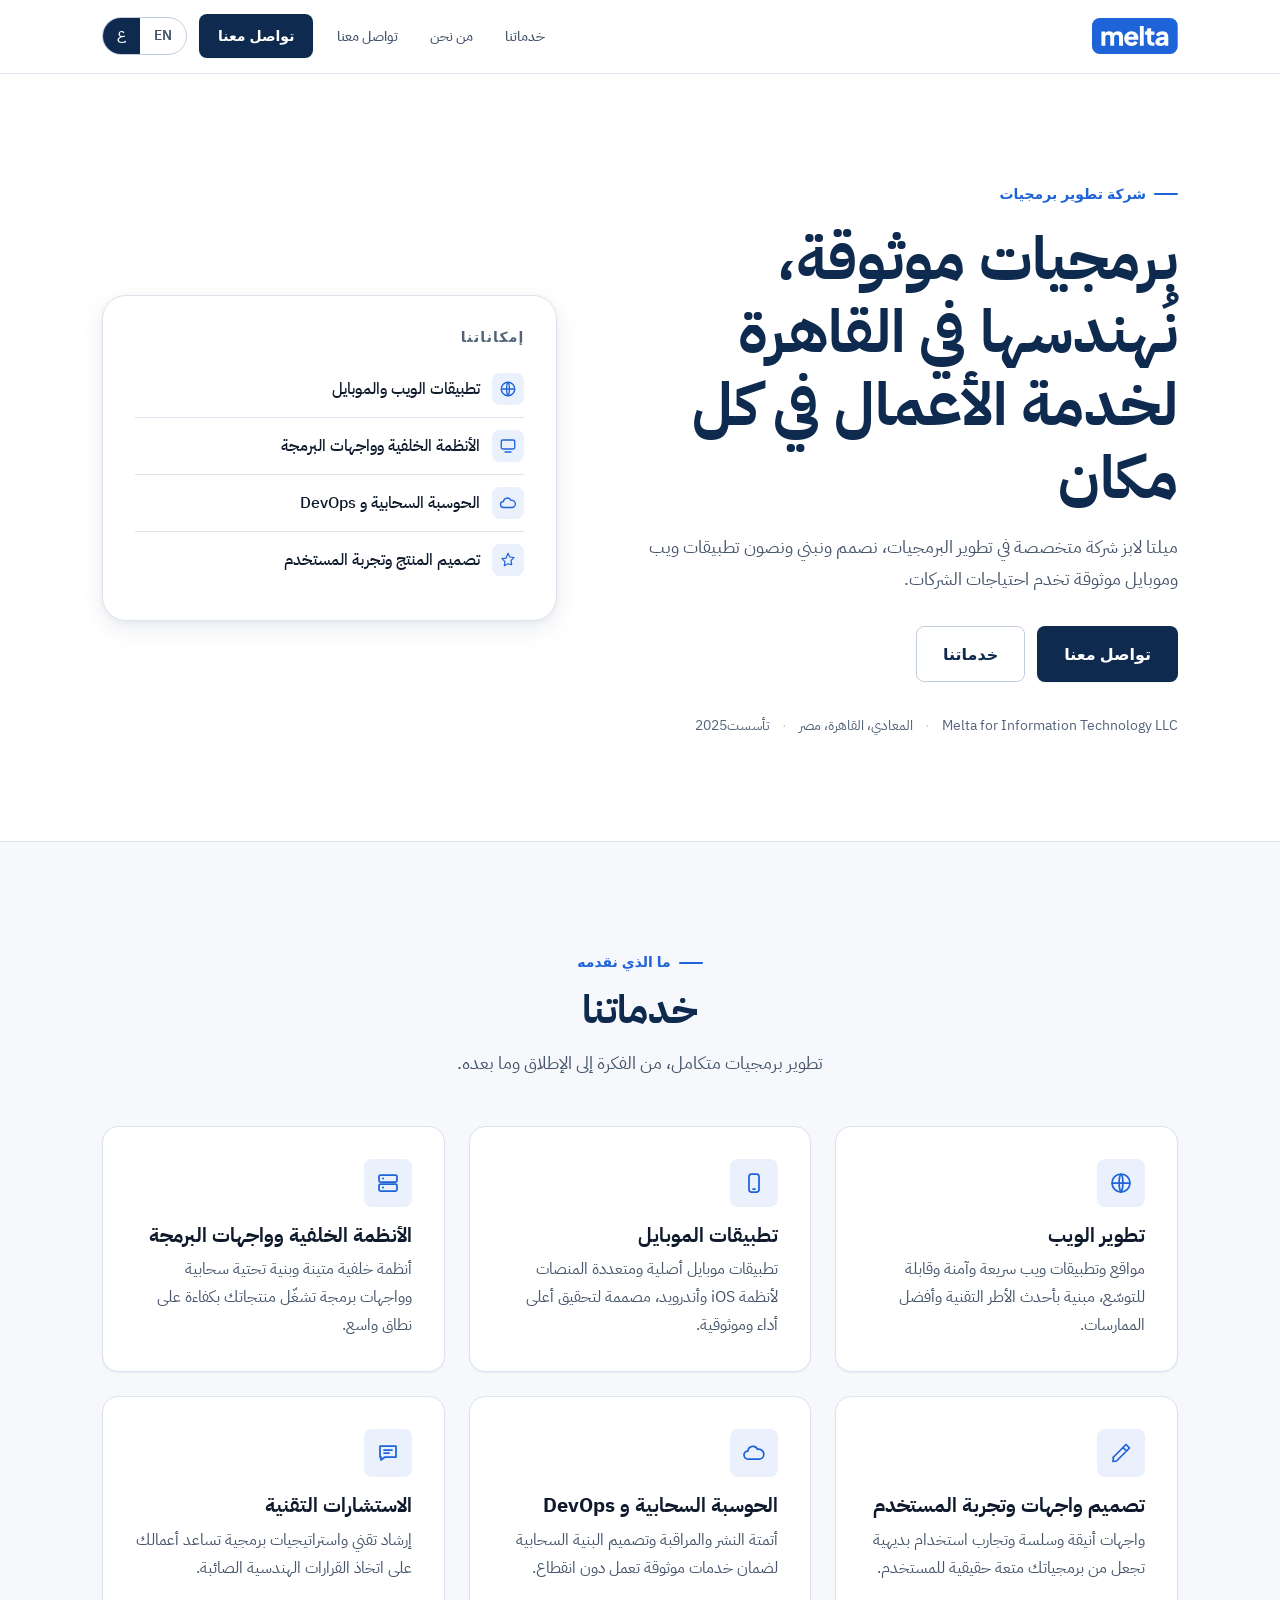
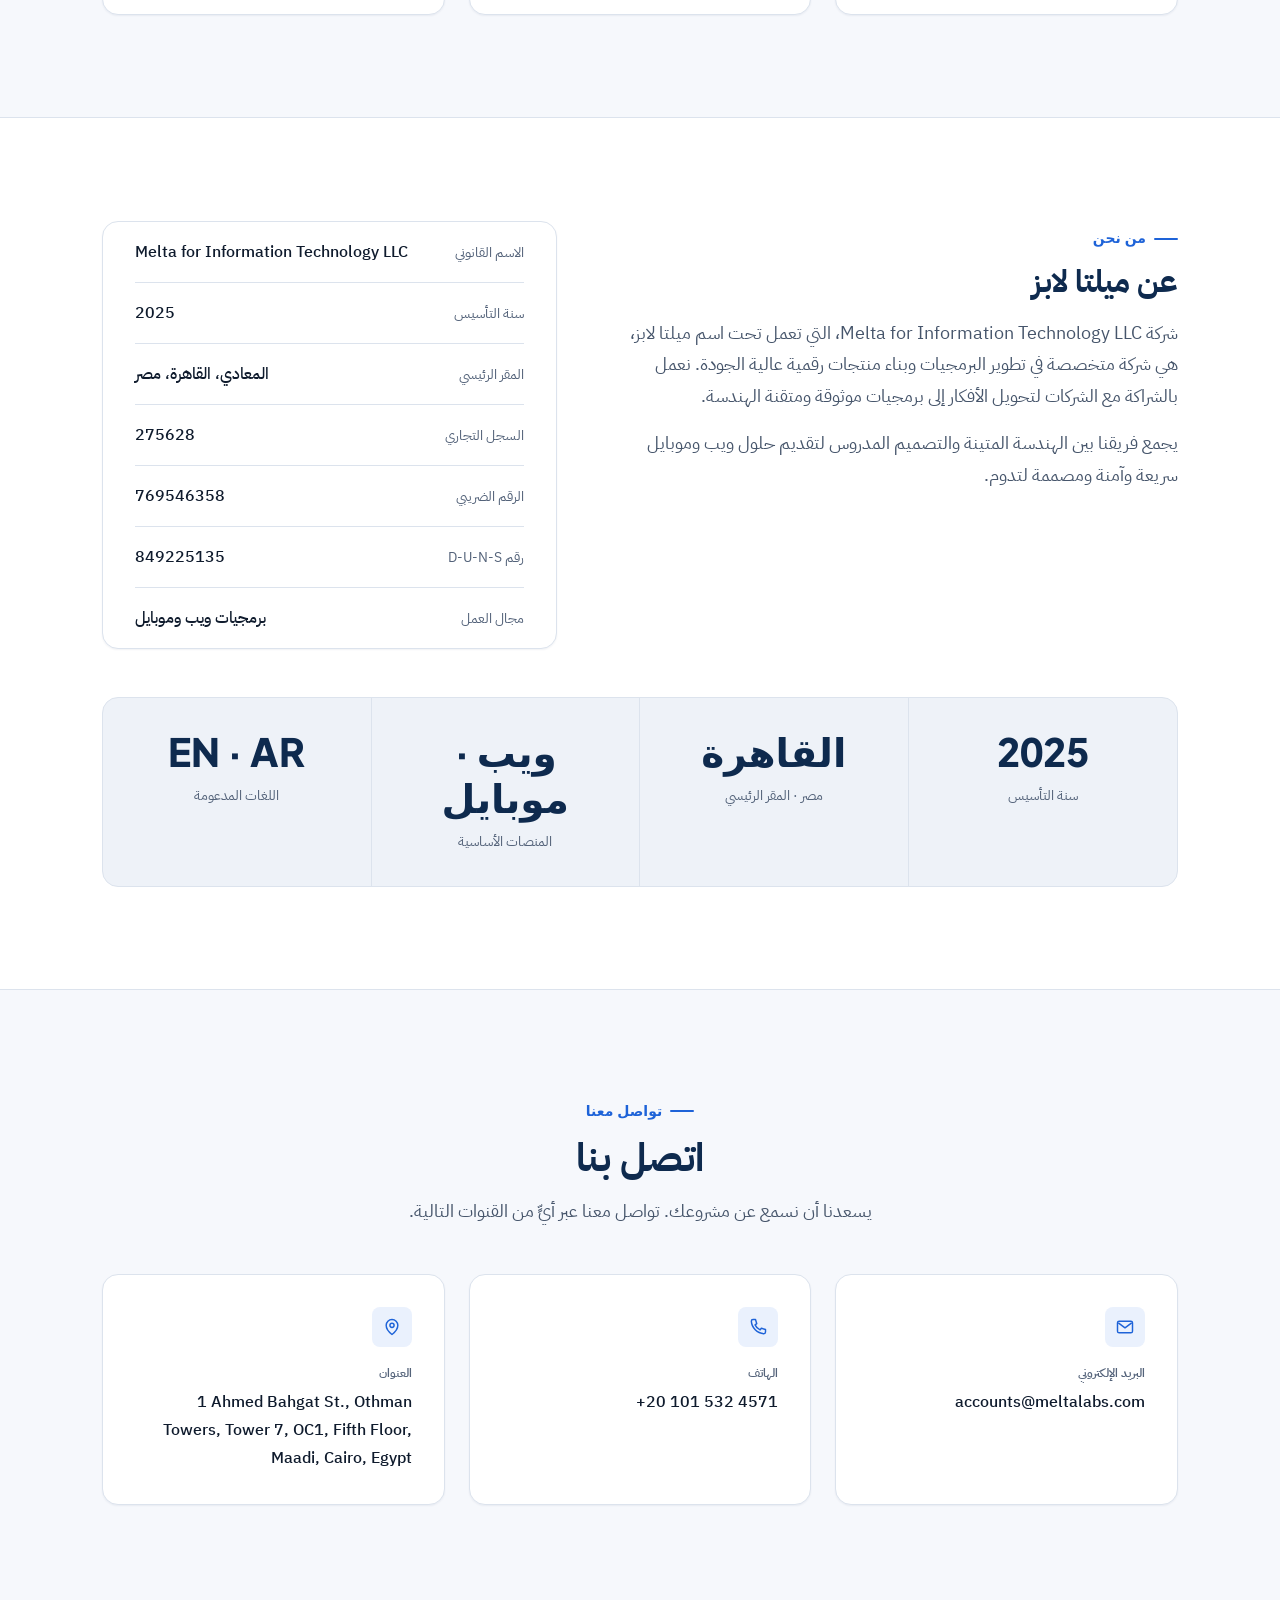
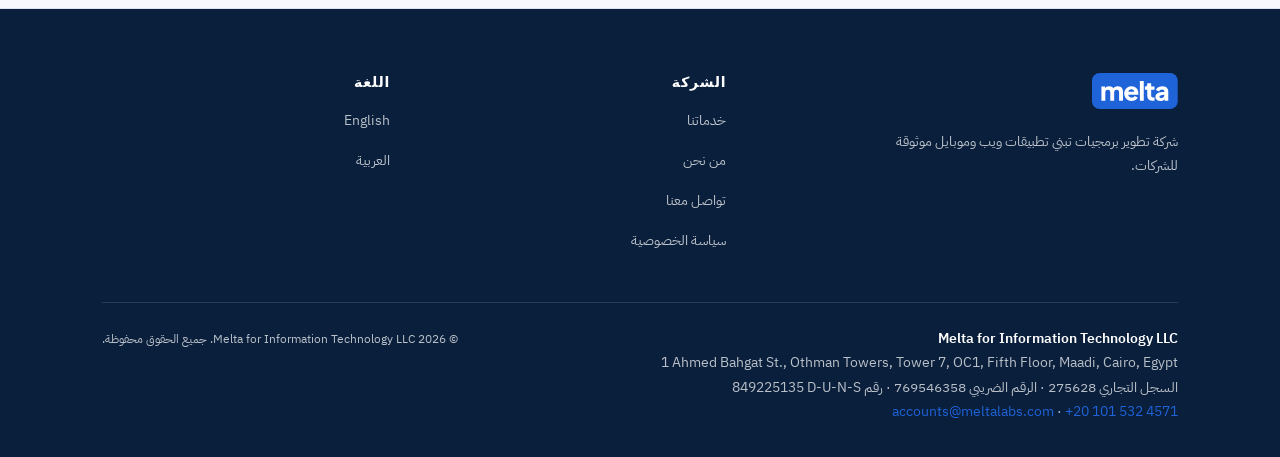
==== commit 494fa647: "Show the melta badge alone in header and footer (drop "Labs") Co-Authored-By: Claude Opus 5.5 <norep" ====
--- a/ar/index.html
+++ b/ar/index.html
@@ -111,7 +111,7 @@
   <header class="site-header" id="site-header">
     <div class="container header-bar">
       <a class="brand" href="/ar/" aria-label="ميلتا لابز — الرئيسية">
-        <svg class="brand__logo" viewBox="0 29 100 42" xmlns="http://www.w3.org/2000/svg" aria-hidden="true"><rect x="0" y="29" width="100" height="42" rx="9" fill="#1E63D8"/><path d="M11.00 61.29L11.00 44.74L15.24 44.74L15.24 48.77L14.79 48.11Q15.15 46.20 16.55 45.29Q17.94 44.38 19.88 44.38Q21.94 44.38 23.50 45.42Q25.06 46.47 25.45 48.23L24.15 48.35Q24.97 46.32 26.48 45.35Q28.00 44.38 30.03 44.38Q31.82 44.38 33.20 45.17Q34.58 45.95 35.36 47.36Q36.15 48.77 36.15 50.65L36.15 61.29L31.61 61.29L31.61 51.62Q31.61 50.65 31.26 49.95Q30.91 49.26 30.27 48.86Q29.64 48.47 28.73 48.47Q27.85 48.47 27.20 48.86Q26.55 49.26 26.20 49.95Q25.85 50.65 25.85 51.62L25.85 61.29L21.30 61.29L21.30 51.62Q21.30 50.65 20.95 49.95Q20.61 49.26 19.97 48.86Q19.33 48.47 18.42 48.47Q17.55 48.47 16.89 48.86Q16.24 49.26 15.89 49.95Q15.55 50.65 15.55 51.62L15.55 61.29ZM46.21 61.65Q43.58 61.65 41.64 60.48Q39.70 59.32 38.64 57.35Q37.58 55.38 37.58 52.98Q37.58 50.50 38.68 48.56Q39.79 46.62 41.67 45.50Q43.55 44.38 45.91 44.38Q47.88 44.38 49.39 45.00Q50.91 45.62 51.95 46.74Q53.00 47.86 53.55 49.33Q54.09 50.80 54.09 52.53Q54.09 53.02 54.05 53.48Q54.00 53.95 53.88 54.29L41.48 54.29L41.48 50.95L51.30 50.95L49.15 52.53Q49.45 51.23 49.12 50.21Q48.79 49.20 47.95 48.61Q47.12 48.02 45.91 48.02Q44.73 48.02 43.88 48.59Q43.03 49.17 42.61 50.29Q42.18 51.41 42.27 53.02Q42.15 54.41 42.61 55.47Q43.06 56.53 44.00 57.12Q44.94 57.71 46.27 57.71Q47.48 57.71 48.35 57.23Q49.21 56.74 49.70 55.89L53.33 57.62Q52.85 58.83 51.80 59.74Q50.76 60.65 49.33 61.15Q47.91 61.65 46.21 61.65ZM55.85 61.29L55.85 38.35L60.39 38.35L60.39 61.29ZM70.79 61.47Q67.79 61.47 66.14 59.85Q64.48 58.23 64.48 55.32L64.48 48.68L61.70 48.68L61.70 44.74L61.85 44.74Q63.12 44.74 63.80 44.11Q64.48 43.47 64.48 42.20L64.48 40.98L69.03 40.98L69.03 44.74L72.91 44.74L72.91 48.68L69.03 48.68L69.03 55.02Q69.03 55.86 69.33 56.42Q69.64 56.98 70.27 57.26Q70.91 57.53 71.85 57.53Q72.06 57.53 72.33 57.50Q72.61 57.47 72.91 57.44L72.91 61.29Q72.45 61.35 71.88 61.41Q71.30 61.47 70.79 61.47ZM79.79 61.65Q78.00 61.65 76.70 61.08Q75.39 60.50 74.70 59.42Q74.00 58.35 74.00 56.86Q74.00 55.47 74.64 54.39Q75.27 53.32 76.59 52.59Q77.91 51.86 79.88 51.56L84.94 50.74L84.94 54.08L80.70 54.83Q79.73 55.02 79.21 55.45Q78.70 55.89 78.70 56.71Q78.70 57.47 79.27 57.89Q79.85 58.32 80.70 58.32Q81.82 58.32 82.67 57.83Q83.52 57.35 83.98 56.52Q84.45 55.68 84.45 54.68L84.45 50.38Q84.45 49.44 83.71 48.80Q82.97 48.17 81.70 48.17Q80.48 48.17 79.56 48.83Q78.64 49.50 78.21 50.59L74.58 48.86Q75.06 47.47 76.12 46.47Q77.18 45.47 78.67 44.92Q80.15 44.38 81.91 44.38Q84.00 44.38 85.61 45.14Q87.21 45.89 88.11 47.24Q89.00 48.59 89.00 50.38L89.00 61.29L84.76 61.29L84.76 58.62L85.79 58.44Q85.06 59.53 84.18 60.24Q83.30 60.95 82.21 61.30Q81.12 61.65 79.79 61.65Z" fill="#fff"/></svg><span class="brand__suffix">لابز</span>
+        <svg class="brand__logo" viewBox="0 29 100 42" xmlns="http://www.w3.org/2000/svg" aria-hidden="true"><rect x="0" y="29" width="100" height="42" rx="9" fill="#1E63D8"/><path d="M11.00 61.29L11.00 44.74L15.24 44.74L15.24 48.77L14.79 48.11Q15.15 46.20 16.55 45.29Q17.94 44.38 19.88 44.38Q21.94 44.38 23.50 45.42Q25.06 46.47 25.45 48.23L24.15 48.35Q24.97 46.32 26.48 45.35Q28.00 44.38 30.03 44.38Q31.82 44.38 33.20 45.17Q34.58 45.95 35.36 47.36Q36.15 48.77 36.15 50.65L36.15 61.29L31.61 61.29L31.61 51.62Q31.61 50.65 31.26 49.95Q30.91 49.26 30.27 48.86Q29.64 48.47 28.73 48.47Q27.85 48.47 27.20 48.86Q26.55 49.26 26.20 49.95Q25.85 50.65 25.85 51.62L25.85 61.29L21.30 61.29L21.30 51.62Q21.30 50.65 20.95 49.95Q20.61 49.26 19.97 48.86Q19.33 48.47 18.42 48.47Q17.55 48.47 16.89 48.86Q16.24 49.26 15.89 49.95Q15.55 50.65 15.55 51.62L15.55 61.29ZM46.21 61.65Q43.58 61.65 41.64 60.48Q39.70 59.32 38.64 57.35Q37.58 55.38 37.58 52.98Q37.58 50.50 38.68 48.56Q39.79 46.62 41.67 45.50Q43.55 44.38 45.91 44.38Q47.88 44.38 49.39 45.00Q50.91 45.62 51.95 46.74Q53.00 47.86 53.55 49.33Q54.09 50.80 54.09 52.53Q54.09 53.02 54.05 53.48Q54.00 53.95 53.88 54.29L41.48 54.29L41.48 50.95L51.30 50.95L49.15 52.53Q49.45 51.23 49.12 50.21Q48.79 49.20 47.95 48.61Q47.12 48.02 45.91 48.02Q44.73 48.02 43.88 48.59Q43.03 49.17 42.61 50.29Q42.18 51.41 42.27 53.02Q42.15 54.41 42.61 55.47Q43.06 56.53 44.00 57.12Q44.94 57.71 46.27 57.71Q47.48 57.71 48.35 57.23Q49.21 56.74 49.70 55.89L53.33 57.62Q52.85 58.83 51.80 59.74Q50.76 60.65 49.33 61.15Q47.91 61.65 46.21 61.65ZM55.85 61.29L55.85 38.35L60.39 38.35L60.39 61.29ZM70.79 61.47Q67.79 61.47 66.14 59.85Q64.48 58.23 64.48 55.32L64.48 48.68L61.70 48.68L61.70 44.74L61.85 44.74Q63.12 44.74 63.80 44.11Q64.48 43.47 64.48 42.20L64.48 40.98L69.03 40.98L69.03 44.74L72.91 44.74L72.91 48.68L69.03 48.68L69.03 55.02Q69.03 55.86 69.33 56.42Q69.64 56.98 70.27 57.26Q70.91 57.53 71.85 57.53Q72.06 57.53 72.33 57.50Q72.61 57.47 72.91 57.44L72.91 61.29Q72.45 61.35 71.88 61.41Q71.30 61.47 70.79 61.47ZM79.79 61.65Q78.00 61.65 76.70 61.08Q75.39 60.50 74.70 59.42Q74.00 58.35 74.00 56.86Q74.00 55.47 74.64 54.39Q75.27 53.32 76.59 52.59Q77.91 51.86 79.88 51.56L84.94 50.74L84.94 54.08L80.70 54.83Q79.73 55.02 79.21 55.45Q78.70 55.89 78.70 56.71Q78.70 57.47 79.27 57.89Q79.85 58.32 80.70 58.32Q81.82 58.32 82.67 57.83Q83.52 57.35 83.98 56.52Q84.45 55.68 84.45 54.68L84.45 50.38Q84.45 49.44 83.71 48.80Q82.97 48.17 81.70 48.17Q80.48 48.17 79.56 48.83Q78.64 49.50 78.21 50.59L74.58 48.86Q75.06 47.47 76.12 46.47Q77.18 45.47 78.67 44.92Q80.15 44.38 81.91 44.38Q84.00 44.38 85.61 45.14Q87.21 45.89 88.11 47.24Q89.00 48.59 89.00 50.38L89.00 61.29L84.76 61.29L84.76 58.62L85.79 58.44Q85.06 59.53 84.18 60.24Q83.30 60.95 82.21 61.30Q81.12 61.65 79.79 61.65Z" fill="#fff"/></svg>
       </a>
 
       <nav class="primary-nav" id="primary-nav" aria-label="التنقل الرئيسي">
@@ -272,7 +272,7 @@
       <div class="footer-grid">
         <div class="footer-brand">
           <a class="brand" href="/ar/" aria-label="ميلتا لابز — الرئيسية">
-            <svg class="brand__logo" viewBox="0 29 100 42" xmlns="http://www.w3.org/2000/svg" aria-hidden="true"><rect x="0" y="29" width="100" height="42" rx="9" fill="#1E63D8"/><path d="M11.00 61.29L11.00 44.74L15.24 44.74L15.24 48.77L14.79 48.11Q15.15 46.20 16.55 45.29Q17.94 44.38 19.88 44.38Q21.94 44.38 23.50 45.42Q25.06 46.47 25.45 48.23L24.15 48.35Q24.97 46.32 26.48 45.35Q28.00 44.38 30.03 44.38Q31.82 44.38 33.20 45.17Q34.58 45.95 35.36 47.36Q36.15 48.77 36.15 50.65L36.15 61.29L31.61 61.29L31.61 51.62Q31.61 50.65 31.26 49.95Q30.91 49.26 30.27 48.86Q29.64 48.47 28.73 48.47Q27.85 48.47 27.20 48.86Q26.55 49.26 26.20 49.95Q25.85 50.65 25.85 51.62L25.85 61.29L21.30 61.29L21.30 51.62Q21.30 50.65 20.95 49.95Q20.61 49.26 19.97 48.86Q19.33 48.47 18.42 48.47Q17.55 48.47 16.89 48.86Q16.24 49.26 15.89 49.95Q15.55 50.65 15.55 51.62L15.55 61.29ZM46.21 61.65Q43.58 61.65 41.64 60.48Q39.70 59.32 38.64 57.35Q37.58 55.38 37.58 52.98Q37.58 50.50 38.68 48.56Q39.79 46.62 41.67 45.50Q43.55 44.38 45.91 44.38Q47.88 44.38 49.39 45.00Q50.91 45.62 51.95 46.74Q53.00 47.86 53.55 49.33Q54.09 50.80 54.09 52.53Q54.09 53.02 54.05 53.48Q54.00 53.95 53.88 54.29L41.48 54.29L41.48 50.95L51.30 50.95L49.15 52.53Q49.45 51.23 49.12 50.21Q48.79 49.20 47.95 48.61Q47.12 48.02 45.91 48.02Q44.73 48.02 43.88 48.59Q43.03 49.17 42.61 50.29Q42.18 51.41 42.27 53.02Q42.15 54.41 42.61 55.47Q43.06 56.53 44.00 57.12Q44.94 57.71 46.27 57.71Q47.48 57.71 48.35 57.23Q49.21 56.74 49.70 55.89L53.33 57.62Q52.85 58.83 51.80 59.74Q50.76 60.65 49.33 61.15Q47.91 61.65 46.21 61.65ZM55.85 61.29L55.85 38.35L60.39 38.35L60.39 61.29ZM70.79 61.47Q67.79 61.47 66.14 59.85Q64.48 58.23 64.48 55.32L64.48 48.68L61.70 48.68L61.70 44.74L61.85 44.74Q63.12 44.74 63.80 44.11Q64.48 43.47 64.48 42.20L64.48 40.98L69.03 40.98L69.03 44.74L72.91 44.74L72.91 48.68L69.03 48.68L69.03 55.02Q69.03 55.86 69.33 56.42Q69.64 56.98 70.27 57.26Q70.91 57.53 71.85 57.53Q72.06 57.53 72.33 57.50Q72.61 57.47 72.91 57.44L72.91 61.29Q72.45 61.35 71.88 61.41Q71.30 61.47 70.79 61.47ZM79.79 61.65Q78.00 61.65 76.70 61.08Q75.39 60.50 74.70 59.42Q74.00 58.35 74.00 56.86Q74.00 55.47 74.64 54.39Q75.27 53.32 76.59 52.59Q77.91 51.86 79.88 51.56L84.94 50.74L84.94 54.08L80.70 54.83Q79.73 55.02 79.21 55.45Q78.70 55.89 78.70 56.71Q78.70 57.47 79.27 57.89Q79.85 58.32 80.70 58.32Q81.82 58.32 82.67 57.83Q83.52 57.35 83.98 56.52Q84.45 55.68 84.45 54.68L84.45 50.38Q84.45 49.44 83.71 48.80Q82.97 48.17 81.70 48.17Q80.48 48.17 79.56 48.83Q78.64 49.50 78.21 50.59L74.58 48.86Q75.06 47.47 76.12 46.47Q77.18 45.47 78.67 44.92Q80.15 44.38 81.91 44.38Q84.00 44.38 85.61 45.14Q87.21 45.89 88.11 47.24Q89.00 48.59 89.00 50.38L89.00 61.29L84.76 61.29L84.76 58.62L85.79 58.44Q85.06 59.53 84.18 60.24Q83.30 60.95 82.21 61.30Q81.12 61.65 79.79 61.65Z" fill="#fff"/></svg><span class="brand__suffix">لابز</span>
+            <svg class="brand__logo" viewBox="0 29 100 42" xmlns="http://www.w3.org/2000/svg" aria-hidden="true"><rect x="0" y="29" width="100" height="42" rx="9" fill="#1E63D8"/><path d="M11.00 61.29L11.00 44.74L15.24 44.74L15.24 48.77L14.79 48.11Q15.15 46.20 16.55 45.29Q17.94 44.38 19.88 44.38Q21.94 44.38 23.50 45.42Q25.06 46.47 25.45 48.23L24.15 48.35Q24.97 46.32 26.48 45.35Q28.00 44.38 30.03 44.38Q31.82 44.38 33.20 45.17Q34.58 45.95 35.36 47.36Q36.15 48.77 36.15 50.65L36.15 61.29L31.61 61.29L31.61 51.62Q31.61 50.65 31.26 49.95Q30.91 49.26 30.27 48.86Q29.64 48.47 28.73 48.47Q27.85 48.47 27.20 48.86Q26.55 49.26 26.20 49.95Q25.85 50.65 25.85 51.62L25.85 61.29L21.30 61.29L21.30 51.62Q21.30 50.65 20.95 49.95Q20.61 49.26 19.97 48.86Q19.33 48.47 18.42 48.47Q17.55 48.47 16.89 48.86Q16.24 49.26 15.89 49.95Q15.55 50.65 15.55 51.62L15.55 61.29ZM46.21 61.65Q43.58 61.65 41.64 60.48Q39.70 59.32 38.64 57.35Q37.58 55.38 37.58 52.98Q37.58 50.50 38.68 48.56Q39.79 46.62 41.67 45.50Q43.55 44.38 45.91 44.38Q47.88 44.38 49.39 45.00Q50.91 45.62 51.95 46.74Q53.00 47.86 53.55 49.33Q54.09 50.80 54.09 52.53Q54.09 53.02 54.05 53.48Q54.00 53.95 53.88 54.29L41.48 54.29L41.48 50.95L51.30 50.95L49.15 52.53Q49.45 51.23 49.12 50.21Q48.79 49.20 47.95 48.61Q47.12 48.02 45.91 48.02Q44.73 48.02 43.88 48.59Q43.03 49.17 42.61 50.29Q42.18 51.41 42.27 53.02Q42.15 54.41 42.61 55.47Q43.06 56.53 44.00 57.12Q44.94 57.71 46.27 57.71Q47.48 57.71 48.35 57.23Q49.21 56.74 49.70 55.89L53.33 57.62Q52.85 58.83 51.80 59.74Q50.76 60.65 49.33 61.15Q47.91 61.65 46.21 61.65ZM55.85 61.29L55.85 38.35L60.39 38.35L60.39 61.29ZM70.79 61.47Q67.79 61.47 66.14 59.85Q64.48 58.23 64.48 55.32L64.48 48.68L61.70 48.68L61.70 44.74L61.85 44.74Q63.12 44.74 63.80 44.11Q64.48 43.47 64.48 42.20L64.48 40.98L69.03 40.98L69.03 44.74L72.91 44.74L72.91 48.68L69.03 48.68L69.03 55.02Q69.03 55.86 69.33 56.42Q69.64 56.98 70.27 57.26Q70.91 57.53 71.85 57.53Q72.06 57.53 72.33 57.50Q72.61 57.47 72.91 57.44L72.91 61.29Q72.45 61.35 71.88 61.41Q71.30 61.47 70.79 61.47ZM79.79 61.65Q78.00 61.65 76.70 61.08Q75.39 60.50 74.70 59.42Q74.00 58.35 74.00 56.86Q74.00 55.47 74.64 54.39Q75.27 53.32 76.59 52.59Q77.91 51.86 79.88 51.56L84.94 50.74L84.94 54.08L80.70 54.83Q79.73 55.02 79.21 55.45Q78.70 55.89 78.70 56.71Q78.70 57.47 79.27 57.89Q79.85 58.32 80.70 58.32Q81.82 58.32 82.67 57.83Q83.52 57.35 83.98 56.52Q84.45 55.68 84.45 54.68L84.45 50.38Q84.45 49.44 83.71 48.80Q82.97 48.17 81.70 48.17Q80.48 48.17 79.56 48.83Q78.64 49.50 78.21 50.59L74.58 48.86Q75.06 47.47 76.12 46.47Q77.18 45.47 78.67 44.92Q80.15 44.38 81.91 44.38Q84.00 44.38 85.61 45.14Q87.21 45.89 88.11 47.24Q89.00 48.59 89.00 50.38L89.00 61.29L84.76 61.29L84.76 58.62L85.79 58.44Q85.06 59.53 84.18 60.24Q83.30 60.95 82.21 61.30Q81.12 61.65 79.79 61.65Z" fill="#fff"/></svg>
           </a>
           <p>شركة تطوير برمجيات تبني تطبيقات ويب وموبايل موثوقة للشركات.</p>
         </div>
--- a/assets/styles.css
+++ b/assets/styles.css
@@ -199,7 +199,6 @@
 .brand { display: inline-flex; align-items: center; gap: var(--space-2); color: var(--color-ink-900); font-family: var(--font-heading); font-weight: 700; font-size: var(--fs-md); }
 .brand:hover { color: var(--color-ink-900); }
 .brand__logo { display: block; block-size: 36px; inline-size: auto; aspect-ratio: 100 / 42; flex: none; }
-.brand__suffix { font-size: var(--fs-md); }
 
 .primary-nav { margin-inline-start: auto; }
 .primary-nav ul { display: flex; align-items: center; gap: var(--space-6); }
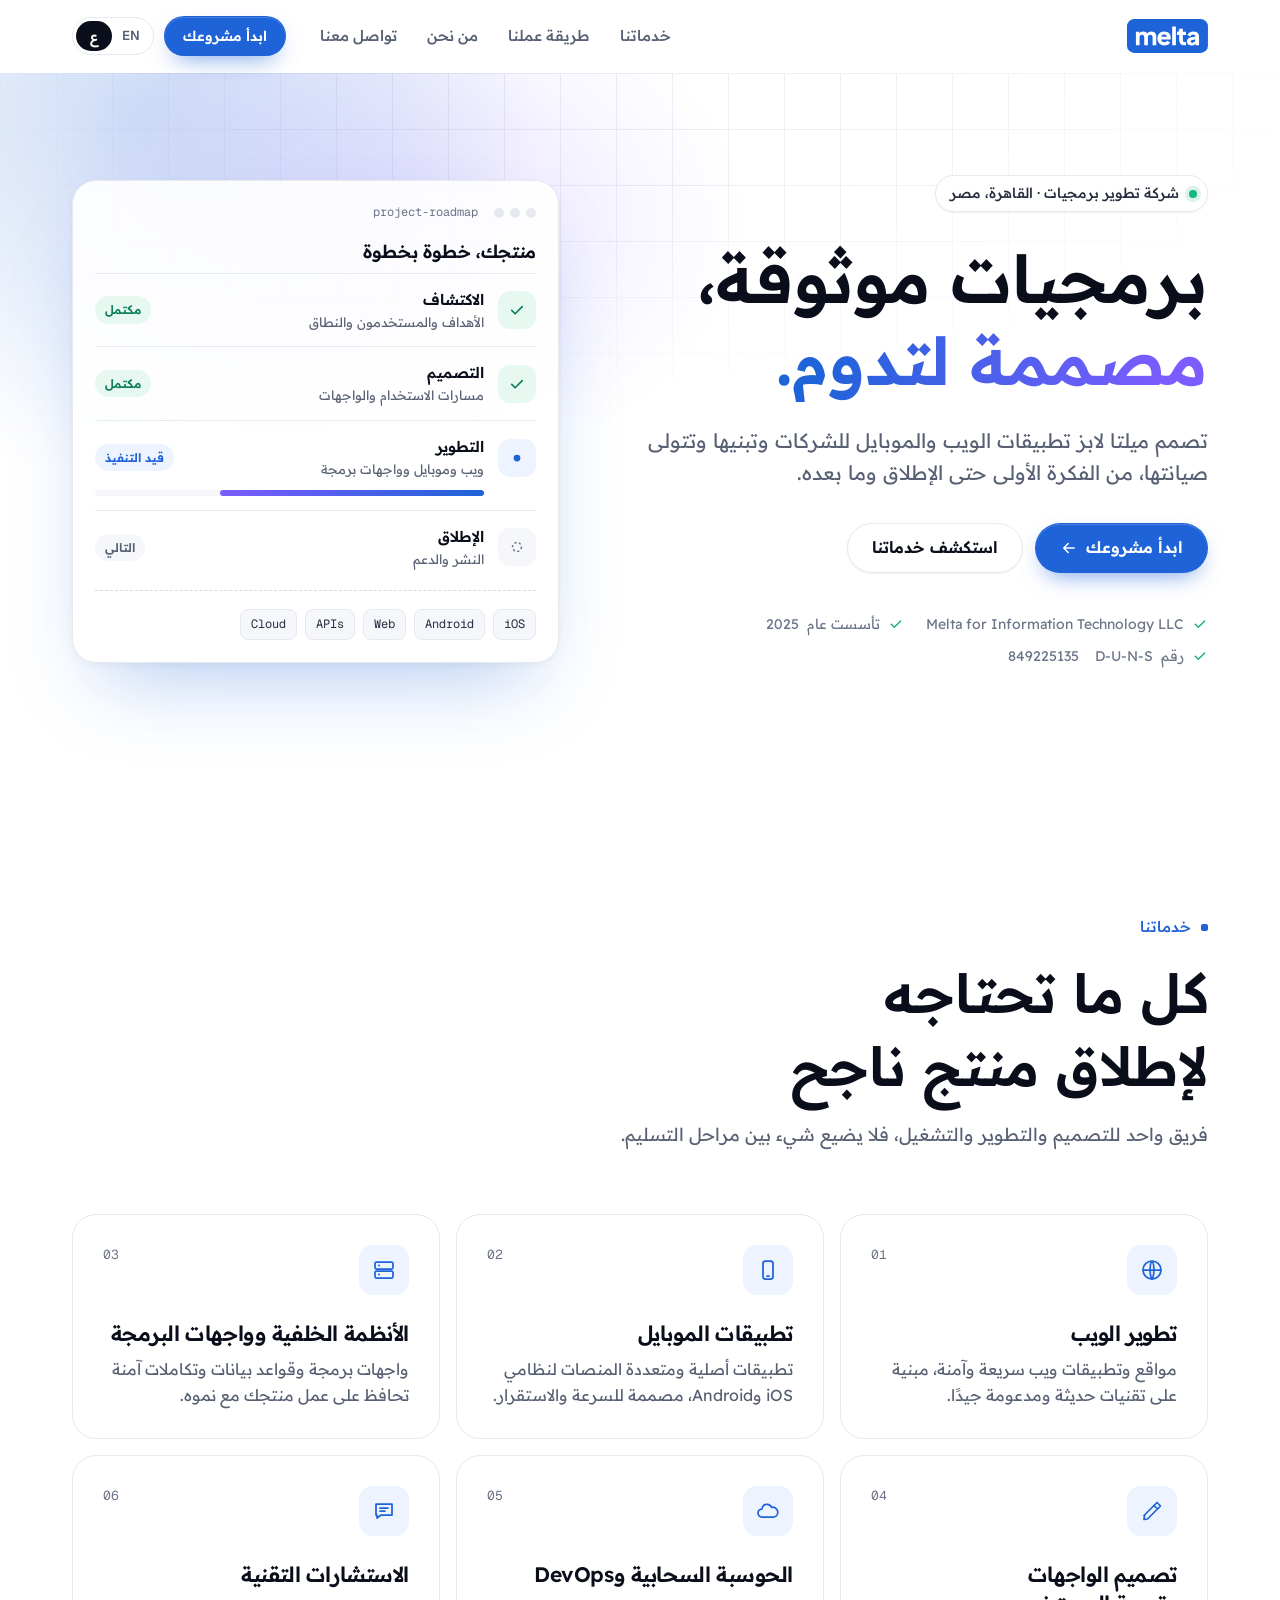
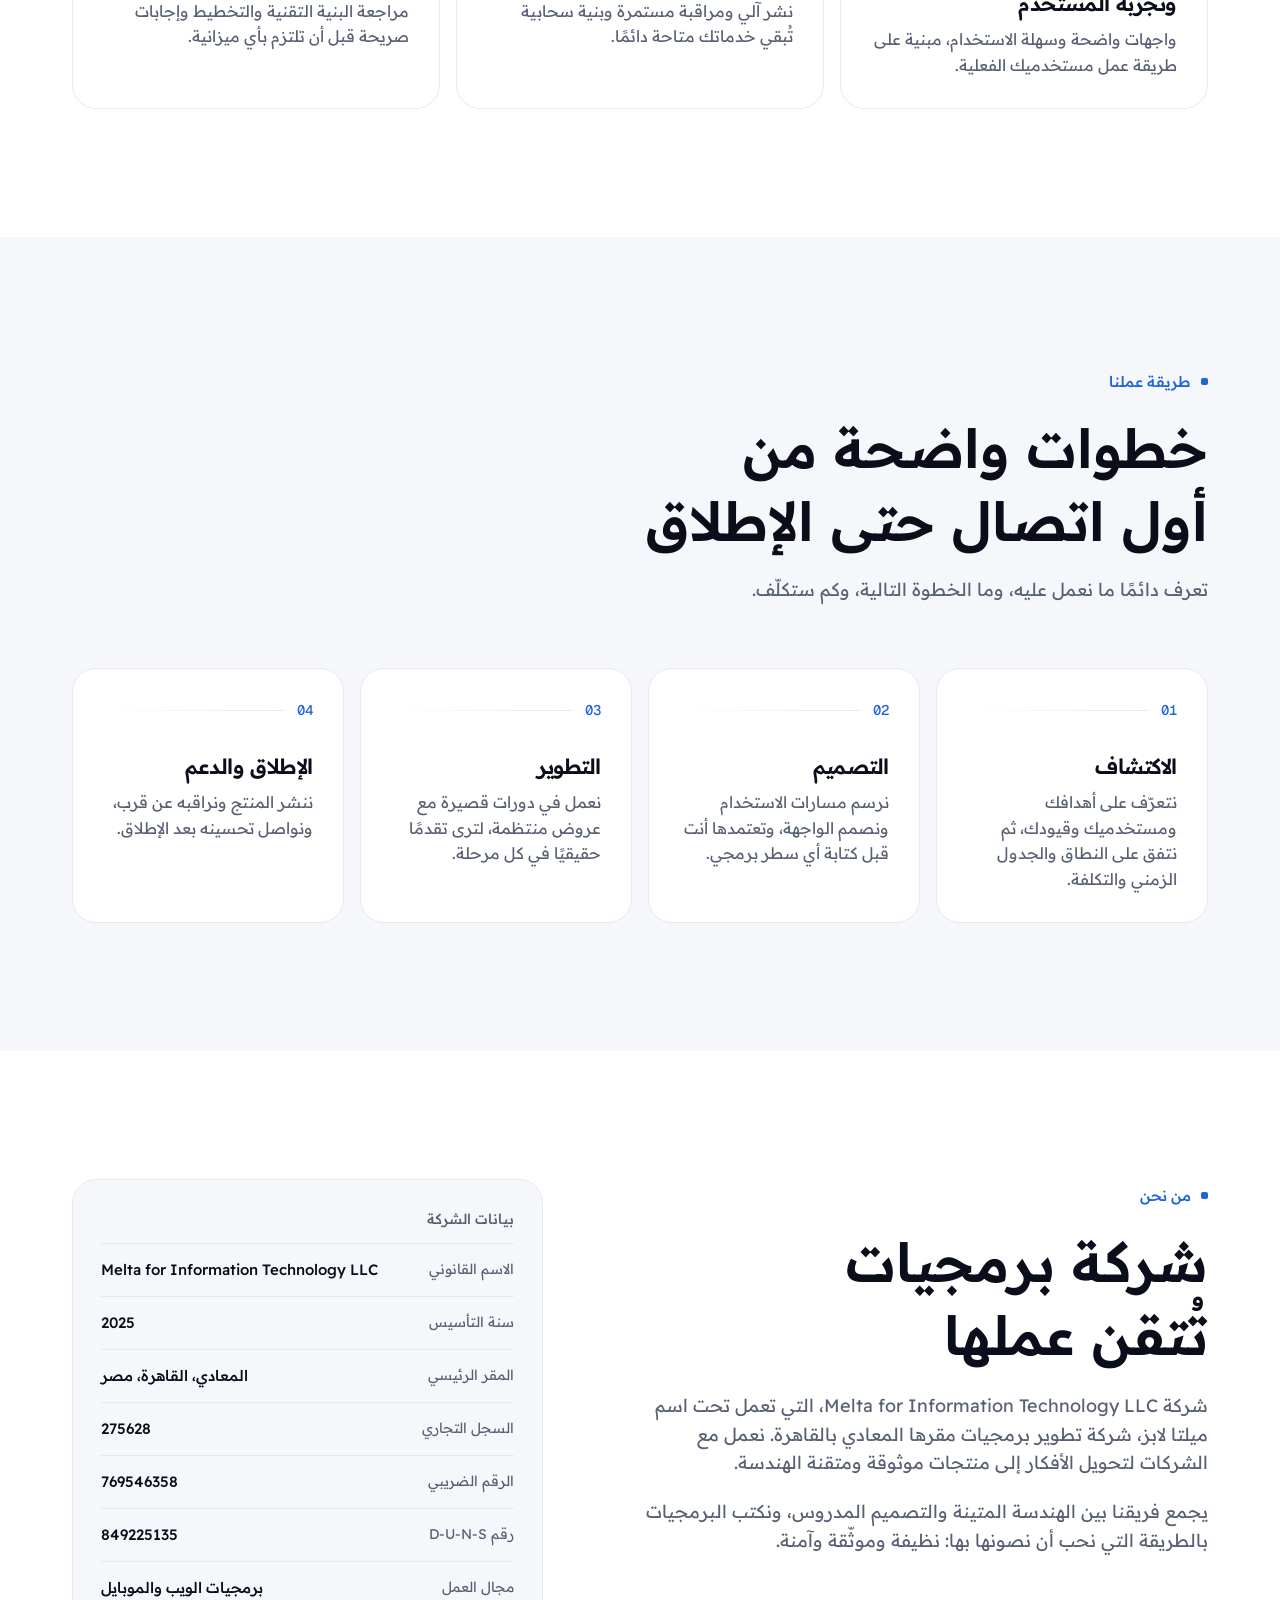
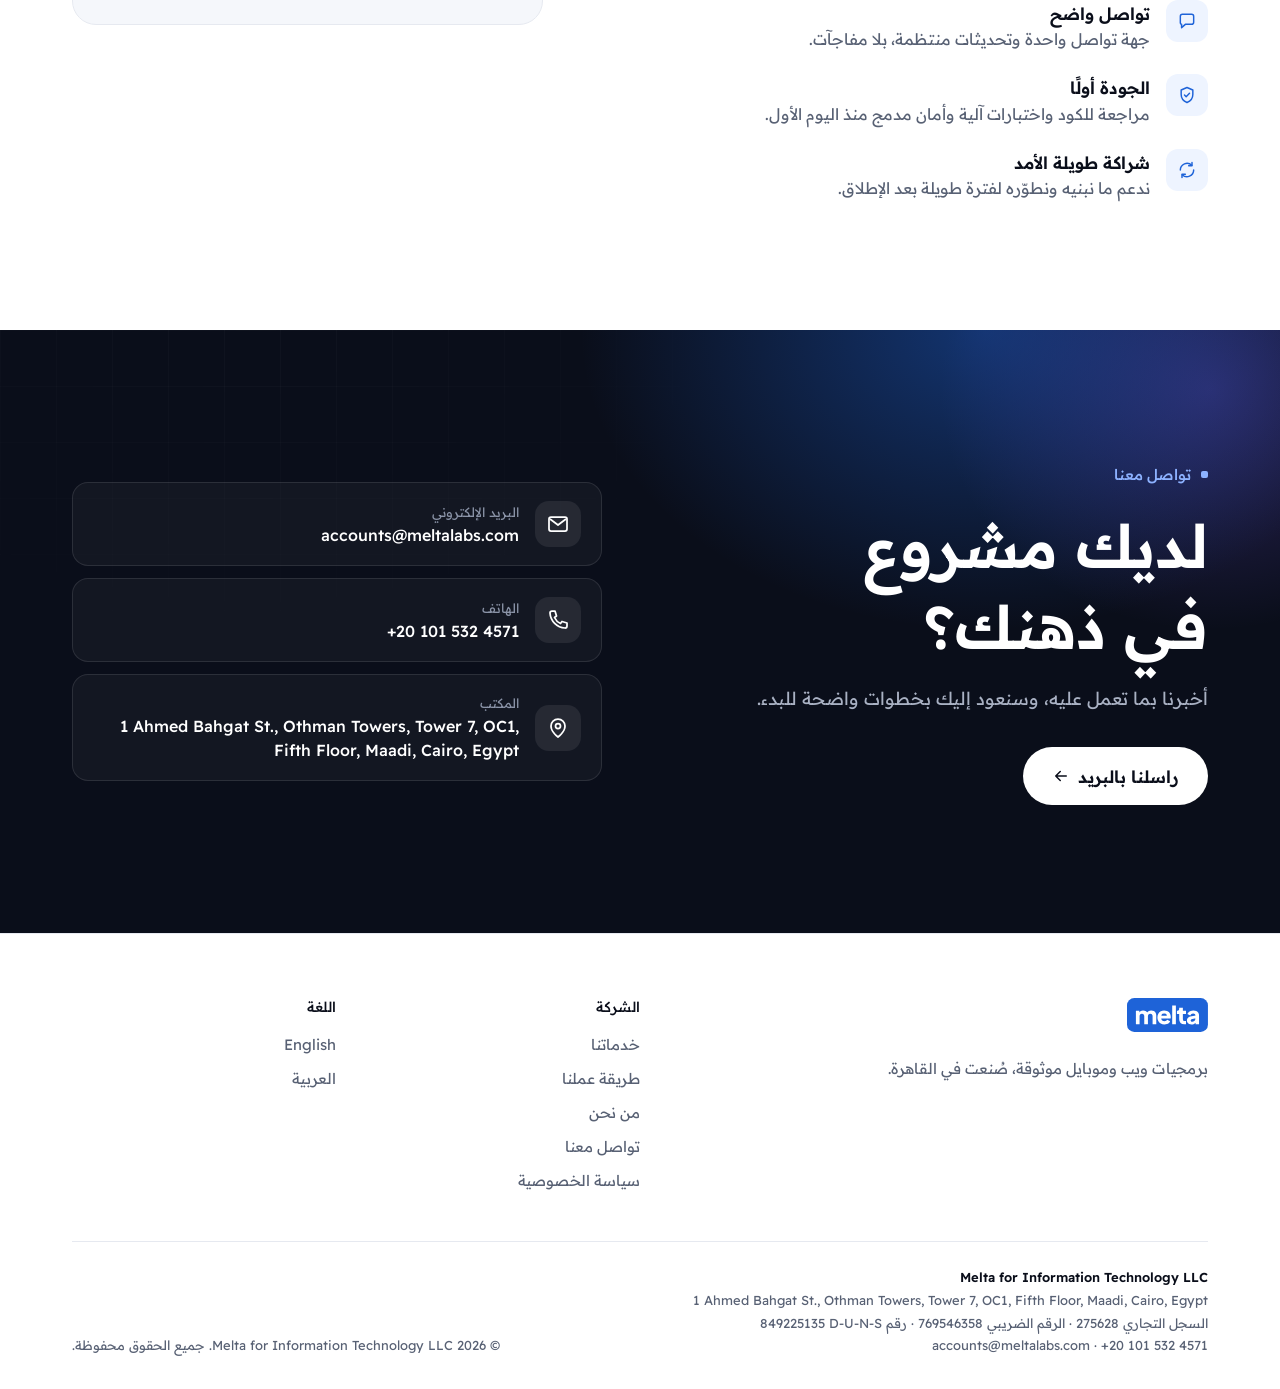
==== commit ee0db3f4: "Redesign: modern layout, new palette and type, copy audit - Palette: logo blue + ink, violet gradien" ====
--- a/ar/index.html
+++ b/ar/index.html
@@ -46,9 +46,10 @@
   <!-- Fonts -->
   <link rel="preconnect" href="https://fonts.googleapis.com" />
   <link rel="preconnect" href="https://fonts.gstatic.com" crossorigin />
-  <link href="https://fonts.googleapis.com/css2?family=Plus+Jakarta+Sans:wght@600;700;800&family=Inter:wght@400;500;600&family=IBM+Plex+Sans+Arabic:wght@400;500;600;700&display=swap" rel="stylesheet" />
+  <link href="https://fonts.googleapis.com/css2?family=Geist:wght@400..700&family=Geist+Mono:wght@400;500&family=Readex+Pro:wght@300..700&display=swap" rel="stylesheet" />
 
   <link rel="stylesheet" href="/assets/styles.css" />
+  <script>document.documentElement.classList.add('js')</script>
 
   <!-- Structured data -->
   <script type="application/ld+json">
@@ -106,7 +107,7 @@
   </script>
 </head>
 <body>
-  <a class="skip-link" href="#top">تخطّي إلى المحتوى</a>
+  <a class="skip-link" href="#top">تخطَّ إلى المحتوى</a>
 
   <header class="site-header" id="site-header">
     <div class="container header-bar">
@@ -114,23 +115,23 @@
         <svg class="brand__logo" viewBox="0 29 100 42" xmlns="http://www.w3.org/2000/svg" aria-hidden="true"><rect x="0" y="29" width="100" height="42" rx="9" fill="#1E63D8"/><path d="M11.00 61.29L11.00 44.74L15.24 44.74L15.24 48.77L14.79 48.11Q15.15 46.20 16.55 45.29Q17.94 44.38 19.88 44.38Q21.94 44.38 23.50 45.42Q25.06 46.47 25.45 48.23L24.15 48.35Q24.97 46.32 26.48 45.35Q28.00 44.38 30.03 44.38Q31.82 44.38 33.20 45.17Q34.58 45.95 35.36 47.36Q36.15 48.77 36.15 50.65L36.15 61.29L31.61 61.29L31.61 51.62Q31.61 50.65 31.26 49.95Q30.91 49.26 30.27 48.86Q29.64 48.47 28.73 48.47Q27.85 48.47 27.20 48.86Q26.55 49.26 26.20 49.95Q25.85 50.65 25.85 51.62L25.85 61.29L21.30 61.29L21.30 51.62Q21.30 50.65 20.95 49.95Q20.61 49.26 19.97 48.86Q19.33 48.47 18.42 48.47Q17.55 48.47 16.89 48.86Q16.24 49.26 15.89 49.95Q15.55 50.65 15.55 51.62L15.55 61.29ZM46.21 61.65Q43.58 61.65 41.64 60.48Q39.70 59.32 38.64 57.35Q37.58 55.38 37.58 52.98Q37.58 50.50 38.68 48.56Q39.79 46.62 41.67 45.50Q43.55 44.38 45.91 44.38Q47.88 44.38 49.39 45.00Q50.91 45.62 51.95 46.74Q53.00 47.86 53.55 49.33Q54.09 50.80 54.09 52.53Q54.09 53.02 54.05 53.48Q54.00 53.95 53.88 54.29L41.48 54.29L41.48 50.95L51.30 50.95L49.15 52.53Q49.45 51.23 49.12 50.21Q48.79 49.20 47.95 48.61Q47.12 48.02 45.91 48.02Q44.73 48.02 43.88 48.59Q43.03 49.17 42.61 50.29Q42.18 51.41 42.27 53.02Q42.15 54.41 42.61 55.47Q43.06 56.53 44.00 57.12Q44.94 57.71 46.27 57.71Q47.48 57.71 48.35 57.23Q49.21 56.74 49.70 55.89L53.33 57.62Q52.85 58.83 51.80 59.74Q50.76 60.65 49.33 61.15Q47.91 61.65 46.21 61.65ZM55.85 61.29L55.85 38.35L60.39 38.35L60.39 61.29ZM70.79 61.47Q67.79 61.47 66.14 59.85Q64.48 58.23 64.48 55.32L64.48 48.68L61.70 48.68L61.70 44.74L61.85 44.74Q63.12 44.74 63.80 44.11Q64.48 43.47 64.48 42.20L64.48 40.98L69.03 40.98L69.03 44.74L72.91 44.74L72.91 48.68L69.03 48.68L69.03 55.02Q69.03 55.86 69.33 56.42Q69.64 56.98 70.27 57.26Q70.91 57.53 71.85 57.53Q72.06 57.53 72.33 57.50Q72.61 57.47 72.91 57.44L72.91 61.29Q72.45 61.35 71.88 61.41Q71.30 61.47 70.79 61.47ZM79.79 61.65Q78.00 61.65 76.70 61.08Q75.39 60.50 74.70 59.42Q74.00 58.35 74.00 56.86Q74.00 55.47 74.64 54.39Q75.27 53.32 76.59 52.59Q77.91 51.86 79.88 51.56L84.94 50.74L84.94 54.08L80.70 54.83Q79.73 55.02 79.21 55.45Q78.70 55.89 78.70 56.71Q78.70 57.47 79.27 57.89Q79.85 58.32 80.70 58.32Q81.82 58.32 82.67 57.83Q83.52 57.35 83.98 56.52Q84.45 55.68 84.45 54.68L84.45 50.38Q84.45 49.44 83.71 48.80Q82.97 48.17 81.70 48.17Q80.48 48.17 79.56 48.83Q78.64 49.50 78.21 50.59L74.58 48.86Q75.06 47.47 76.12 46.47Q77.18 45.47 78.67 44.92Q80.15 44.38 81.91 44.38Q84.00 44.38 85.61 45.14Q87.21 45.89 88.11 47.24Q89.00 48.59 89.00 50.38L89.00 61.29L84.76 61.29L84.76 58.62L85.79 58.44Q85.06 59.53 84.18 60.24Q83.30 60.95 82.21 61.30Q81.12 61.65 79.79 61.65Z" fill="#fff"/></svg>
       </a>
 
-      <nav class="primary-nav" id="primary-nav" aria-label="التنقل الرئيسي">
+      <nav class="primary-nav" id="primary-nav" aria-label="القائمة الرئيسية">
         <ul>
           <li><a href="#services">خدماتنا</a></li>
+          <li><a href="#process">طريقة عملنا</a></li>
           <li><a href="#about">من نحن</a></li>
           <li><a href="#contact">تواصل معنا</a></li>
         </ul>
       </nav>
 
       <div class="header-actions">
-        <a class="btn btn--primary btn--sm" href="#contact">تواصل معنا</a>
+        <a class="btn btn--primary btn--sm" href="#contact">ابدأ مشروعك</a>
         <div class="lang-toggle" role="group" aria-label="اللغة">
           <a href="/" hreflang="en" lang="en">EN</a>
           <a href="/ar/" aria-current="true" lang="ar">ع</a>
         </div>
         <button class="nav-toggle" id="nav-toggle" aria-label="فتح القائمة" aria-expanded="false" aria-controls="primary-nav">
-          <svg class="icon-open" viewBox="0 0 24 24" fill="none"><path d="M4 7h16M4 12h16M4 17h16" stroke="currentColor" stroke-width="2" stroke-linecap="round"/></svg>
-          <svg class="icon-close" viewBox="0 0 24 24" fill="none"><path d="M6 6l12 12M18 6L6 18" stroke="currentColor" stroke-width="2" stroke-linecap="round"/></svg>
+          <svg class="icon-open" viewBox="0 0 24 24" fill="none" aria-hidden="true"><path d="M4 7h16M4 12h16M4 17h16" stroke="currentColor" stroke-width="2" stroke-linecap="round"/></svg><svg class="icon-close" viewBox="0 0 24 24" fill="none" aria-hidden="true"><path d="M6 6l12 12M18 6L6 18" stroke="currentColor" stroke-width="2" stroke-linecap="round"/></svg>
         </button>
       </div>
     </div>
@@ -141,126 +142,180 @@
     <section class="hero" aria-labelledby="hero-h">
       <div class="container hero__grid">
         <div>
-          <span class="eyebrow">شركة تطوير برمجيات</span>
-          <h1 id="hero-h">برمجيات موثوقة، نُهندسها في القاهرة لخدمة الأعمال في كل مكان</h1>
-          <p class="hero__lead">ميلتا لابز شركة متخصصة في تطوير البرمجيات، نصمم ونبني ونصون تطبيقات ويب وموبايل موثوقة تخدم احتياجات الشركات.</p>
+          <span class="pill"><span class="pill__dot" aria-hidden="true"></span>شركة تطوير برمجيات · القاهرة، مصر</span>
+          <h1 id="hero-h">برمجيات موثوقة، <span class="grad">مصممة لتدوم.</span></h1>
+          <p class="hero__lead">تصمم ميلتا لابز تطبيقات الويب والموبايل للشركات وتبنيها وتتولى صيانتها، من الفكرة الأولى حتى الإطلاق وما بعده.</p>
           <div class="hero__cta">
-            <a class="btn btn--primary" href="#contact">تواصل معنا</a>
-            <a class="btn btn--ghost" href="#services">خدماتنا</a>
+            <a class="btn btn--primary" href="#contact">ابدأ مشروعك <svg viewBox="0 0 24 24" fill="none" aria-hidden="true"><path d="M5 12h14M13 6l6 6-6 6" stroke="currentColor" stroke-width="2" stroke-linecap="round" stroke-linejoin="round"/></svg></a>
+            <a class="btn btn--ghost" href="#services">استكشف خدماتنا</a>
           </div>
           <p class="trust-strip">
-            <span><bdi dir="ltr">Melta for Information Technology LLC</bdi></span>
-            <span>المعادي، القاهرة، مصر</span>
-            <span>تأسست <bdi dir="ltr">2025</bdi></span>
+            <span><svg viewBox="0 0 24 24" fill="none" aria-hidden="true"><path d="m5 12.5 4.5 4.5L19 7.5" stroke="currentColor" stroke-width="2.2" stroke-linecap="round" stroke-linejoin="round"/></svg><bdi dir="ltr">Melta for Information Technology LLC</bdi></span>
+            <span><svg viewBox="0 0 24 24" fill="none" aria-hidden="true"><path d="m5 12.5 4.5 4.5L19 7.5" stroke="currentColor" stroke-width="2.2" stroke-linecap="round" stroke-linejoin="round"/></svg>تأسست عام <bdi dir="ltr">2025</bdi></span>
+            <span><svg viewBox="0 0 24 24" fill="none" aria-hidden="true"><path d="m5 12.5 4.5 4.5L19 7.5" stroke="currentColor" stroke-width="2.2" stroke-linecap="round" stroke-linejoin="round"/></svg>رقم <bdi dir="ltr">D-U-N-S</bdi>‏ <bdi dir="ltr">849225135</bdi></span>
           </p>
         </div>
-        <aside class="capability-panel" aria-label="الإمكانات">
-          <h2>إمكاناتنا</h2>
-          <ul class="capability-list">
-            <li><span class="mini-icon" aria-hidden="true"><svg viewBox="0 0 24 24" fill="none"><circle cx="12" cy="12" r="9" stroke="currentColor" stroke-width="1.75"/><path d="M3 12h18M12 3c2.5 2.5 2.5 15 0 18M12 3c-2.5 2.5-2.5 15 0 18" stroke="currentColor" stroke-width="1.75"/></svg></span><span>تطبيقات الويب والموبايل</span></li>
-            <li><span class="mini-icon" aria-hidden="true"><svg viewBox="0 0 24 24" fill="none"><rect x="3" y="4" width="18" height="12" rx="2" stroke="currentColor" stroke-width="1.75"/><path d="M8 20h8" stroke="currentColor" stroke-width="1.75" stroke-linecap="round"/></svg></span><span>الأنظمة الخلفية وواجهات البرمجة</span></li>
-            <li><span class="mini-icon" aria-hidden="true"><svg viewBox="0 0 24 24" fill="none"><path d="M6 18a4 4 0 0 1 0-8 5 5 0 0 1 9.6-1.6A3.5 3.5 0 0 1 18 18H6Z" stroke="currentColor" stroke-width="1.75" stroke-linejoin="round"/></svg></span><span>الحوسبة السحابية و <bdi dir="ltr">DevOps</bdi></span></li>
-            <li><span class="mini-icon" aria-hidden="true"><svg viewBox="0 0 24 24" fill="none"><path d="M12 3l2.5 5 5.5.8-4 3.9.9 5.5L12 17l-4.9 2.6.9-5.5-4-3.9 5.5-.8L12 3Z" stroke="currentColor" stroke-width="1.6" stroke-linejoin="round"/></svg></span><span>تصميم المنتج وتجربة المستخدم</span></li>
+        <div class="hero-card reveal" aria-hidden="true">
+          <div class="hero-card__bar"><i></i><i></i><i></i><span>project-roadmap</span></div>
+          <h2>منتجك، خطوة بخطوة</h2>
+          <ul class="pipeline">
+              <li class="is-done">
+                <span class="pipeline__icon"><svg viewBox="0 0 24 24" fill="none" aria-hidden="true"><path d="m5 12.5 4.5 4.5L19 7.5" stroke="currentColor" stroke-width="2.2" stroke-linecap="round" stroke-linejoin="round"/></svg></span>
+                <div><strong>الاكتشاف</strong><small>الأهداف والمستخدمون والنطاق</small></div>
+                <span class="badge">مكتمل</span>
+              </li>
+              <li class="is-done">
+                <span class="pipeline__icon"><svg viewBox="0 0 24 24" fill="none" aria-hidden="true"><path d="m5 12.5 4.5 4.5L19 7.5" stroke="currentColor" stroke-width="2.2" stroke-linecap="round" stroke-linejoin="round"/></svg></span>
+                <div><strong>التصميم</strong><small>مسارات الاستخدام والواجهات</small></div>
+                <span class="badge">مكتمل</span>
+              </li>
+              <li class="is-active">
+                <span class="pipeline__icon"><svg viewBox="0 0 24 24" fill="none" aria-hidden="true"><circle class="pulse" cx="12" cy="12" r="4.5" fill="currentColor"/></svg></span>
+                <div><strong>التطوير</strong><small>ويب وموبايل وواجهات برمجة</small></div>
+                <span class="badge">قيد التنفيذ</span>
+                <div class="progress"><span></span></div>
+              </li>
+              <li class="is-next">
+                <span class="pipeline__icon"><svg viewBox="0 0 24 24" fill="none" aria-hidden="true"><circle cx="12" cy="12" r="6" stroke="currentColor" stroke-width="2" stroke-dasharray="3 3"/></svg></span>
+                <div><strong>الإطلاق</strong><small>النشر والدعم</small></div>
+                <span class="badge">التالي</span>
+              </li>
           </ul>
-        </aside>
+          <div class="chips"><span class="chip">iOS</span><span class="chip">Android</span><span class="chip">Web</span><span class="chip">APIs</span><span class="chip">Cloud</span></div>
+        </div>
       </div>
     </section>
 
     <!-- Services -->
-    <section class="section section--band" id="services" aria-labelledby="services-h">
+    <section class="section" id="services" aria-labelledby="services-h">
       <div class="container">
-        <div class="section-head">
-          <span class="eyebrow">ما الذي نقدمه</span>
-          <h2 id="services-h">خدماتنا</h2>
-          <p>تطوير برمجيات متكامل، من الفكرة إلى الإطلاق وما بعده.</p>
+        <div class="section-head reveal">
+          <span class="eyebrow">خدماتنا</span>
+          <h2 id="services-h">كل ما تحتاجه لإطلاق منتج ناجح</h2>
+          <p>فريق واحد للتصميم والتطوير والتشغيل، فلا يضيع شيء بين مراحل التسليم.</p>
         </div>
         <ul class="card-grid">
-          <li class="service-card">
-            <span class="icon-tile" aria-hidden="true"><svg viewBox="0 0 24 24" fill="none"><circle cx="12" cy="12" r="9" stroke="currentColor" stroke-width="1.75"/><path d="M3 12h18M12 3c2.5 2.5 2.5 15 0 18M12 3c-2.5 2.5-2.5 15 0 18" stroke="currentColor" stroke-width="1.75"/></svg></span>
+          <li class="service-card reveal">
+            <span class="service-card__num" aria-hidden="true">01</span>
+            <span class="icon-tile"><svg viewBox="0 0 24 24" fill="none" aria-hidden="true"><circle cx="12" cy="12" r="9" stroke="currentColor" stroke-width="1.75"/><path d="M3 12h18M12 3c2.5 2.5 2.5 15 0 18M12 3c-2.5 2.5-2.5 15 0 18" stroke="currentColor" stroke-width="1.75"/></svg></span>
             <h3>تطوير الويب</h3>
-            <p>مواقع وتطبيقات ويب سريعة وآمنة وقابلة للتوسّع، مبنية بأحدث الأطر التقنية وأفضل الممارسات.</p>
-          </li>
-          <li class="service-card">
-            <span class="icon-tile" aria-hidden="true"><svg viewBox="0 0 24 24" fill="none"><rect x="7" y="3" width="10" height="18" rx="2.5" stroke="currentColor" stroke-width="1.75"/><path d="M11 18h2" stroke="currentColor" stroke-width="1.75" stroke-linecap="round"/></svg></span>
+            <p>مواقع وتطبيقات ويب سريعة وآمنة، مبنية على تقنيات حديثة ومدعومة جيدًا.</p>
+          </li>
+          <li class="service-card reveal">
+            <span class="service-card__num" aria-hidden="true">02</span>
+            <span class="icon-tile"><svg viewBox="0 0 24 24" fill="none" aria-hidden="true"><rect x="7" y="3" width="10" height="18" rx="2.5" stroke="currentColor" stroke-width="1.75"/><path d="M11 18h2" stroke="currentColor" stroke-width="1.75" stroke-linecap="round"/></svg></span>
             <h3>تطبيقات الموبايل</h3>
-            <p>تطبيقات موبايل أصلية ومتعددة المنصات لأنظمة <bdi dir="ltr">iOS</bdi> وأندرويد، مصممة لتحقيق أعلى أداء وموثوقية.</p>
-          </li>
-          <li class="service-card">
-            <span class="icon-tile" aria-hidden="true"><svg viewBox="0 0 24 24" fill="none"><rect x="3" y="4" width="18" height="7" rx="1.6" stroke="currentColor" stroke-width="1.75"/><rect x="3" y="13" width="18" height="7" rx="1.6" stroke="currentColor" stroke-width="1.75"/><path d="M7 7.5h.01M7 16.5h.01" stroke="currentColor" stroke-width="2" stroke-linecap="round"/></svg></span>
+            <p>تطبيقات أصلية ومتعددة المنصات لنظامي <bdi dir="ltr">iOS</bdi> و<bdi dir="ltr">Android</bdi>، مصممة للسرعة والاستقرار.</p>
+          </li>
+          <li class="service-card reveal">
+            <span class="service-card__num" aria-hidden="true">03</span>
+            <span class="icon-tile"><svg viewBox="0 0 24 24" fill="none" aria-hidden="true"><rect x="3" y="4" width="18" height="7" rx="1.6" stroke="currentColor" stroke-width="1.75"/><rect x="3" y="13" width="18" height="7" rx="1.6" stroke="currentColor" stroke-width="1.75"/><path d="M7 7.5h.01M7 16.5h.01" stroke="currentColor" stroke-width="2" stroke-linecap="round"/></svg></span>
             <h3>الأنظمة الخلفية وواجهات البرمجة</h3>
-            <p>أنظمة خلفية متينة وبنية تحتية سحابية وواجهات برمجة تشغّل منتجاتك بكفاءة على نطاق واسع.</p>
-          </li>
-          <li class="service-card">
-            <span class="icon-tile" aria-hidden="true"><svg viewBox="0 0 24 24" fill="none"><path d="M4 16.5 14 6.5l3.5 3.5L7.5 20 4 20.5l.5-4Z" stroke="currentColor" stroke-width="1.75" stroke-linejoin="round"/><path d="M14 6.5 17 3.5 20.5 7 17.5 10" stroke="currentColor" stroke-width="1.75" stroke-linejoin="round"/></svg></span>
-            <h3>تصميم واجهات وتجربة المستخدم</h3>
-            <p>واجهات أنيقة وسلسة وتجارب استخدام بديهية تجعل من برمجياتك متعة حقيقية للمستخدم.</p>
-          </li>
-          <li class="service-card">
-            <span class="icon-tile" aria-hidden="true"><svg viewBox="0 0 24 24" fill="none"><path d="M6 18a4 4 0 0 1 0-8 5 5 0 0 1 9.6-1.6A3.5 3.5 0 0 1 18 18H6Z" stroke="currentColor" stroke-width="1.75" stroke-linejoin="round"/></svg></span>
-            <h3>الحوسبة السحابية و <bdi dir="ltr">DevOps</bdi></h3>
-            <p>أتمتة النشر والمراقبة وتصميم البنية السحابية لضمان خدمات موثوقة تعمل دون انقطاع.</p>
-          </li>
-          <li class="service-card">
-            <span class="icon-tile" aria-hidden="true"><svg viewBox="0 0 24 24" fill="none"><path d="M4 5h16v11H9l-4 3v-3H4V5Z" stroke="currentColor" stroke-width="1.75" stroke-linejoin="round"/><path d="M8 9h8M8 12h5" stroke="currentColor" stroke-width="1.75" stroke-linecap="round"/></svg></span>
+            <p>واجهات برمجة وقواعد بيانات وتكاملات آمنة تحافظ على عمل منتجك مع نموه.</p>
+          </li>
+          <li class="service-card reveal">
+            <span class="service-card__num" aria-hidden="true">04</span>
+            <span class="icon-tile"><svg viewBox="0 0 24 24" fill="none" aria-hidden="true"><path d="M4 16.5 14 6.5l3.5 3.5L7.5 20 4 20.5l.5-4Z" stroke="currentColor" stroke-width="1.75" stroke-linejoin="round"/><path d="M14 6.5 17 3.5 20.5 7 17.5 10" stroke="currentColor" stroke-width="1.75" stroke-linejoin="round"/></svg></span>
+            <h3>تصميم الواجهات وتجربة المستخدم</h3>
+            <p>واجهات واضحة وسهلة الاستخدام، مبنية على طريقة عمل مستخدميك الفعلية.</p>
+          </li>
+          <li class="service-card reveal">
+            <span class="service-card__num" aria-hidden="true">05</span>
+            <span class="icon-tile"><svg viewBox="0 0 24 24" fill="none" aria-hidden="true"><path d="M6 18a4 4 0 0 1 0-8 5 5 0 0 1 9.6-1.6A3.5 3.5 0 0 1 18 18H6Z" stroke="currentColor" stroke-width="1.75" stroke-linejoin="round"/></svg></span>
+            <h3>الحوسبة السحابية و<bdi dir="ltr">DevOps</bdi></h3>
+            <p>نشر آلي ومراقبة مستمرة وبنية سحابية تُبقي خدماتك متاحة دائمًا.</p>
+          </li>
+          <li class="service-card reveal">
+            <span class="service-card__num" aria-hidden="true">06</span>
+            <span class="icon-tile"><svg viewBox="0 0 24 24" fill="none" aria-hidden="true"><path d="M4 5h16v11H9l-4 3v-3H4V5Z" stroke="currentColor" stroke-width="1.75" stroke-linejoin="round"/><path d="M8 9h8M8 12h5" stroke="currentColor" stroke-width="1.75" stroke-linecap="round"/></svg></span>
             <h3>الاستشارات التقنية</h3>
-            <p>إرشاد تقني واستراتيجيات برمجية تساعد أعمالك على اتخاذ القرارات الهندسية الصائبة.</p>
+            <p>مراجعة البنية التقنية والتخطيط وإجابات صريحة قبل أن تلتزم بأي ميزانية.</p>
           </li>
         </ul>
+      </div>
+    </section>
+
+    <!-- Process -->
+    <section class="section section--tint" id="process" aria-labelledby="process-h">
+      <div class="container">
+        <div class="section-head reveal">
+          <span class="eyebrow">طريقة عملنا</span>
+          <h2 id="process-h">خطوات واضحة من أول اتصال حتى الإطلاق</h2>
+          <p>تعرف دائمًا ما نعمل عليه، وما الخطوة التالية، وكم ستكلّف.</p>
+        </div>
+        <ol class="steps-grid" role="list">
+          <li class="process-step reveal">
+            <span class="process-step__num" aria-hidden="true">01</span>
+            <h3>الاكتشاف</h3>
+            <p>نتعرّف على أهدافك ومستخدميك وقيودك، ثم نتفق على النطاق والجدول الزمني والتكلفة.</p>
+          </li>
+          <li class="process-step reveal">
+            <span class="process-step__num" aria-hidden="true">02</span>
+            <h3>التصميم</h3>
+            <p>نرسم مسارات الاستخدام ونصمم الواجهة، وتعتمدها أنت قبل كتابة أي سطر برمجي.</p>
+          </li>
+          <li class="process-step reveal">
+            <span class="process-step__num" aria-hidden="true">03</span>
+            <h3>التطوير</h3>
+            <p>نعمل في دورات قصيرة مع عروض منتظمة، لترى تقدمًا حقيقيًا في كل مرحلة.</p>
+          </li>
+          <li class="process-step reveal">
+            <span class="process-step__num" aria-hidden="true">04</span>
+            <h3>الإطلاق والدعم</h3>
+            <p>ننشر المنتج ونراقبه عن قرب، ونواصل تحسينه بعد الإطلاق.</p>
+          </li>
+        </ol>
       </div>
     </section>
 
     <!-- About -->
     <section class="section" id="about" aria-labelledby="about-h">
-      <div class="container">
-        <div class="about__top">
-          <div class="about__narrative">
-            <span class="eyebrow">من نحن</span>
-            <h2 id="about-h">عن ميلتا لابز</h2>
-            <p>شركة <bdi dir="ltr">Melta for Information Technology LLC</bdi>، التي تعمل تحت اسم ميلتا لابز، هي شركة متخصصة في تطوير البرمجيات وبناء منتجات رقمية عالية الجودة. نعمل بالشراكة مع الشركات لتحويل الأفكار إلى برمجيات موثوقة ومتقنة الهندسة.</p>
-            <p>يجمع فريقنا بين الهندسة المتينة والتصميم المدروس لتقديم حلول ويب وموبايل سريعة وآمنة ومصممة لتدوم.</p>
-          </div>
-          <dl class="facts" aria-label="معلومات الشركة">
+      <div class="container about">
+        <div class="about__narrative reveal">
+          <span class="eyebrow">من نحن</span>
+          <h2 id="about-h">شركة برمجيات تُتقن عملها</h2>
+            <p>شركة <bdi dir="ltr">Melta for Information Technology LLC</bdi>، التي تعمل تحت اسم ميلتا لابز، شركة تطوير برمجيات مقرها المعادي بالقاهرة. نعمل مع الشركات لتحويل الأفكار إلى منتجات موثوقة ومتقنة الهندسة.</p>
+            <p>يجمع فريقنا بين الهندسة المتينة والتصميم المدروس، ونكتب البرمجيات بالطريقة التي نحب أن نصونها بها: نظيفة وموثّقة وآمنة.</p>
+          <ul class="principles">
+              <li><span class="icon-tile"><svg viewBox="0 0 24 24" fill="none" aria-hidden="true"><path d="M4 6.5A2.5 2.5 0 0 1 6.5 4h11A2.5 2.5 0 0 1 20 6.5v7a2.5 2.5 0 0 1-2.5 2.5H10l-4.5 4v-4h0A1.5 1.5 0 0 1 4 14.5v-8Z" stroke="currentColor" stroke-width="1.75" stroke-linejoin="round"/></svg></span><div><strong>تواصل واضح</strong><span>جهة تواصل واحدة وتحديثات منتظمة، بلا مفاجآت.</span></div></li>
+              <li><span class="icon-tile"><svg viewBox="0 0 24 24" fill="none" aria-hidden="true"><path d="M12 3 5 6v5.5c0 4.4 3 8 7 9.5 4-1.5 7-5.1 7-9.5V6l-7-3Z" stroke="currentColor" stroke-width="1.75" stroke-linejoin="round"/><path d="m9 12 2 2 4-4" stroke="currentColor" stroke-width="1.75" stroke-linecap="round" stroke-linejoin="round"/></svg></span><div><strong>الجودة أولًا</strong><span>مراجعة للكود واختبارات آلية وأمان مدمج منذ اليوم الأول.</span></div></li>
+              <li><span class="icon-tile"><svg viewBox="0 0 24 24" fill="none" aria-hidden="true"><path d="M20 12a8 8 0 0 1-13.7 5.6M4 12a8 8 0 0 1 13.7-5.6" stroke="currentColor" stroke-width="1.75" stroke-linecap="round"/><path d="M18 3v4h-4M6 21v-4h4" stroke="currentColor" stroke-width="1.75" stroke-linecap="round" stroke-linejoin="round"/></svg></span><div><strong>شراكة طويلة الأمد</strong><span>ندعم ما نبنيه ونطوّره لفترة طويلة بعد الإطلاق.</span></div></li>
+          </ul>
+        </div>
+        <dl class="facts reveal" aria-label="معلومات الشركة">
+          <div class="facts__title">بيانات الشركة</div>
             <div class="facts__row"><dt class="facts__label">الاسم القانوني</dt><dd class="facts__value"><bdi dir="ltr">Melta for Information Technology LLC</bdi></dd></div>
             <div class="facts__row"><dt class="facts__label">سنة التأسيس</dt><dd class="facts__value"><bdi dir="ltr">2025</bdi></dd></div>
             <div class="facts__row"><dt class="facts__label">المقر الرئيسي</dt><dd class="facts__value">المعادي، القاهرة، مصر</dd></div>
             <div class="facts__row"><dt class="facts__label">السجل التجاري</dt><dd class="facts__value"><bdi dir="ltr">275628</bdi></dd></div>
             <div class="facts__row"><dt class="facts__label">الرقم الضريبي</dt><dd class="facts__value"><bdi dir="ltr">769546358</bdi></dd></div>
             <div class="facts__row"><dt class="facts__label">رقم <bdi dir="ltr">D-U-N-S</bdi></dt><dd class="facts__value"><bdi dir="ltr">849225135</bdi></dd></div>
-            <div class="facts__row"><dt class="facts__label">مجال العمل</dt><dd class="facts__value">برمجيات ويب وموبايل</dd></div>
-          </dl>
-        </div>
-        <div class="stats">
-          <div class="stat"><span class="stat__num"><bdi dir="ltr">2025</bdi></span><span class="stat__label">سنة التأسيس</span></div>
-          <div class="stat"><span class="stat__num">القاهرة</span><span class="stat__label">مصر · المقر الرئيسي</span></div>
-          <div class="stat"><span class="stat__num">ويب · موبايل</span><span class="stat__label">المنصات الأساسية</span></div>
-          <div class="stat"><span class="stat__num"><bdi dir="ltr">EN · AR</bdi></span><span class="stat__label">اللغات المدعومة</span></div>
-        </div>
+            <div class="facts__row"><dt class="facts__label">مجال العمل</dt><dd class="facts__value">برمجيات الويب والموبايل</dd></div>
+        </dl>
       </div>
     </section>
 
     <!-- Contact -->
-    <section class="section section--band" id="contact" aria-labelledby="contact-h">
-      <div class="container">
-        <div class="section-head">
+    <section class="section contact" id="contact" aria-labelledby="contact-h">
+      <div class="container contact__inner">
+        <div class="contact__intro reveal">
           <span class="eyebrow">تواصل معنا</span>
-          <h2 id="contact-h">اتصل بنا</h2>
-          <p>يسعدنا أن نسمع عن مشروعك. تواصل معنا عبر أيٍّ من القنوات التالية.</p>
-        </div>
-        <address class="card-grid">
+          <h2 id="contact-h">لديك مشروع في ذهنك؟</h2>
+          <p>أخبرنا بما تعمل عليه، وسنعود إليك بخطوات واضحة للبدء.</p>
+          <a class="btn btn--light btn--lg" href="mailto:accounts@meltalabs.com">راسلنا بالبريد <svg viewBox="0 0 24 24" fill="none" aria-hidden="true"><path d="M5 12h14M13 6l6 6-6 6" stroke="currentColor" stroke-width="2" stroke-linecap="round" stroke-linejoin="round"/></svg></a>
+        </div>
+        <address class="contact-list reveal">
           <div class="contact-card">
-            <span class="icon-tile" aria-hidden="true"><svg viewBox="0 0 24 24" fill="none"><rect x="3" y="5" width="18" height="14" rx="2" stroke="currentColor" stroke-width="1.75"/><path d="m4 7 8 6 8-6" stroke="currentColor" stroke-width="1.75" stroke-linejoin="round"/></svg></span>
-            <span class="contact-card__label">البريد الإلكتروني</span>
-            <div class="contact-card__value"><a href="mailto:accounts@meltalabs.com"><bdi dir="ltr">accounts@meltalabs.com</bdi></a></div>
+            <span class="icon-tile"><svg viewBox="0 0 24 24" fill="none" aria-hidden="true"><rect x="3" y="5" width="18" height="14" rx="2" stroke="currentColor" stroke-width="1.75"/><path d="m4 7 8 6 8-6" stroke="currentColor" stroke-width="1.75" stroke-linejoin="round"/></svg></span>
+            <div><span class="contact-card__label">البريد الإلكتروني</span><div class="contact-card__value"><a href="mailto:accounts@meltalabs.com"><bdi dir="ltr">accounts@meltalabs.com</bdi></a></div></div>
           </div>
           <div class="contact-card">
-            <span class="icon-tile" aria-hidden="true"><svg viewBox="0 0 24 24" fill="none"><path d="M6 3h3l1.5 5-2 1.5a12 12 0 0 0 6 6l1.5-2 5 1.5v3a2 2 0 0 1-2 2A16 16 0 0 1 4 5a2 2 0 0 1 2-2Z" stroke="currentColor" stroke-width="1.75" stroke-linejoin="round"/></svg></span>
-            <span class="contact-card__label">الهاتف</span>
-            <div class="contact-card__value"><a class="phone" href="tel:+201015324571"><bdi dir="ltr">+20 101 532 4571</bdi></a></div>
+            <span class="icon-tile"><svg viewBox="0 0 24 24" fill="none" aria-hidden="true"><path d="M6 3h3l1.5 5-2 1.5a12 12 0 0 0 6 6l1.5-2 5 1.5v3a2 2 0 0 1-2 2A16 16 0 0 1 4 5a2 2 0 0 1 2-2Z" stroke="currentColor" stroke-width="1.75" stroke-linejoin="round"/></svg></span>
+            <div><span class="contact-card__label">الهاتف</span><div class="contact-card__value"><a class="phone" href="tel:+201015324571"><bdi dir="ltr">+20 101 532 4571</bdi></a></div></div>
           </div>
           <div class="contact-card">
-            <span class="icon-tile" aria-hidden="true"><svg viewBox="0 0 24 24" fill="none"><path d="M12 21s7-5.2 7-11a7 7 0 1 0-14 0c0 5.8 7 11 7 11Z" stroke="currentColor" stroke-width="1.75" stroke-linejoin="round"/><circle cx="12" cy="10" r="2.5" stroke="currentColor" stroke-width="1.75"/></svg></span>
-            <span class="contact-card__label">العنوان</span>
-            <div class="contact-card__value"><bdi dir="ltr">1 Ahmed Bahgat St., Othman Towers, Tower 7, OC1, Fifth Floor, Maadi, Cairo, Egypt</bdi></div>
+            <span class="icon-tile"><svg viewBox="0 0 24 24" fill="none" aria-hidden="true"><path d="M12 21s7-5.2 7-11a7 7 0 1 0-14 0c0 5.8 7 11 7 11Z" stroke="currentColor" stroke-width="1.75" stroke-linejoin="round"/><circle cx="12" cy="10" r="2.5" stroke="currentColor" stroke-width="1.75"/></svg></span>
+            <div><span class="contact-card__label">المكتب</span><div class="contact-card__value"><bdi dir="ltr">1 Ahmed Bahgat St., Othman Towers, Tower 7, OC1, Fifth Floor, Maadi, Cairo, Egypt</bdi></div></div>
           </div>
         </address>
       </div>
@@ -274,12 +329,13 @@
           <a class="brand" href="/ar/" aria-label="ميلتا لابز — الرئيسية">
             <svg class="brand__logo" viewBox="0 29 100 42" xmlns="http://www.w3.org/2000/svg" aria-hidden="true"><rect x="0" y="29" width="100" height="42" rx="9" fill="#1E63D8"/><path d="M11.00 61.29L11.00 44.74L15.24 44.74L15.24 48.77L14.79 48.11Q15.15 46.20 16.55 45.29Q17.94 44.38 19.88 44.38Q21.94 44.38 23.50 45.42Q25.06 46.47 25.45 48.23L24.15 48.35Q24.97 46.32 26.48 45.35Q28.00 44.38 30.03 44.38Q31.82 44.38 33.20 45.17Q34.58 45.95 35.36 47.36Q36.15 48.77 36.15 50.65L36.15 61.29L31.61 61.29L31.61 51.62Q31.61 50.65 31.26 49.95Q30.91 49.26 30.27 48.86Q29.64 48.47 28.73 48.47Q27.85 48.47 27.20 48.86Q26.55 49.26 26.20 49.95Q25.85 50.65 25.85 51.62L25.85 61.29L21.30 61.29L21.30 51.62Q21.30 50.65 20.95 49.95Q20.61 49.26 19.97 48.86Q19.33 48.47 18.42 48.47Q17.55 48.47 16.89 48.86Q16.24 49.26 15.89 49.95Q15.55 50.65 15.55 51.62L15.55 61.29ZM46.21 61.65Q43.58 61.65 41.64 60.48Q39.70 59.32 38.64 57.35Q37.58 55.38 37.58 52.98Q37.58 50.50 38.68 48.56Q39.79 46.62 41.67 45.50Q43.55 44.38 45.91 44.38Q47.88 44.38 49.39 45.00Q50.91 45.62 51.95 46.74Q53.00 47.86 53.55 49.33Q54.09 50.80 54.09 52.53Q54.09 53.02 54.05 53.48Q54.00 53.95 53.88 54.29L41.48 54.29L41.48 50.95L51.30 50.95L49.15 52.53Q49.45 51.23 49.12 50.21Q48.79 49.20 47.95 48.61Q47.12 48.02 45.91 48.02Q44.73 48.02 43.88 48.59Q43.03 49.17 42.61 50.29Q42.18 51.41 42.27 53.02Q42.15 54.41 42.61 55.47Q43.06 56.53 44.00 57.12Q44.94 57.71 46.27 57.71Q47.48 57.71 48.35 57.23Q49.21 56.74 49.70 55.89L53.33 57.62Q52.85 58.83 51.80 59.74Q50.76 60.65 49.33 61.15Q47.91 61.65 46.21 61.65ZM55.85 61.29L55.85 38.35L60.39 38.35L60.39 61.29ZM70.79 61.47Q67.79 61.47 66.14 59.85Q64.48 58.23 64.48 55.32L64.48 48.68L61.70 48.68L61.70 44.74L61.85 44.74Q63.12 44.74 63.80 44.11Q64.48 43.47 64.48 42.20L64.48 40.98L69.03 40.98L69.03 44.74L72.91 44.74L72.91 48.68L69.03 48.68L69.03 55.02Q69.03 55.86 69.33 56.42Q69.64 56.98 70.27 57.26Q70.91 57.53 71.85 57.53Q72.06 57.53 72.33 57.50Q72.61 57.47 72.91 57.44L72.91 61.29Q72.45 61.35 71.88 61.41Q71.30 61.47 70.79 61.47ZM79.79 61.65Q78.00 61.65 76.70 61.08Q75.39 60.50 74.70 59.42Q74.00 58.35 74.00 56.86Q74.00 55.47 74.64 54.39Q75.27 53.32 76.59 52.59Q77.91 51.86 79.88 51.56L84.94 50.74L84.94 54.08L80.70 54.83Q79.73 55.02 79.21 55.45Q78.70 55.89 78.70 56.71Q78.70 57.47 79.27 57.89Q79.85 58.32 80.70 58.32Q81.82 58.32 82.67 57.83Q83.52 57.35 83.98 56.52Q84.45 55.68 84.45 54.68L84.45 50.38Q84.45 49.44 83.71 48.80Q82.97 48.17 81.70 48.17Q80.48 48.17 79.56 48.83Q78.64 49.50 78.21 50.59L74.58 48.86Q75.06 47.47 76.12 46.47Q77.18 45.47 78.67 44.92Q80.15 44.38 81.91 44.38Q84.00 44.38 85.61 45.14Q87.21 45.89 88.11 47.24Q89.00 48.59 89.00 50.38L89.00 61.29L84.76 61.29L84.76 58.62L85.79 58.44Q85.06 59.53 84.18 60.24Q83.30 60.95 82.21 61.30Q81.12 61.65 79.79 61.65Z" fill="#fff"/></svg>
           </a>
-          <p>شركة تطوير برمجيات تبني تطبيقات ويب وموبايل موثوقة للشركات.</p>
+          <p>برمجيات ويب وموبايل موثوقة، صُنعت في القاهرة.</p>
         </div>
         <nav class="footer-col" aria-label="تذييل">
           <h2>الشركة</h2>
           <ul>
             <li><a href="#services">خدماتنا</a></li>
+            <li><a href="#process">طريقة عملنا</a></li>
             <li><a href="#about">من نحن</a></li>
             <li><a href="#contact">تواصل معنا</a></li>
             <li><a href="/ar/privacy.html">سياسة الخصوصية</a></li>
@@ -309,42 +365,46 @@
   <script>
     document.getElementById('year').textContent = new Date().getFullYear();
 
+    // Sticky header elevation on scroll
     var header = document.getElementById('site-header');
     var ticking = false;
     function onScroll() {
-      if (!ticking) {
-        window.requestAnimationFrame(function () {
-          header.classList.toggle('is-scrolled', window.scrollY > 8);
-          ticking = false;
-        });
-        ticking = true;
-      }
+      if (ticking) return;
+      ticking = true;
+      window.requestAnimationFrame(function () {
+        header.classList.toggle('is-scrolled', window.scrollY > 8);
+        ticking = false;
+      });
     }
     window.addEventListener('scroll', onScroll, { passive: true });
     onScroll();
 
+    // Mobile menu
     var toggle = document.getElementById('nav-toggle');
     var nav = document.getElementById('primary-nav');
-    toggle.addEventListener('click', function () {
-      var open = nav.classList.toggle('is-open');
+    function setMenu(open) {
+      nav.classList.toggle('is-open', open);
       toggle.setAttribute('aria-expanded', String(open));
       toggle.setAttribute('aria-label', open ? 'إغلاق القائمة' : 'فتح القائمة');
+    }
+    toggle.addEventListener('click', function () { setMenu(!nav.classList.contains('is-open')); });
+    nav.addEventListener('click', function (e) { if (e.target.closest('a')) setMenu(false); });
+    document.addEventListener('keydown', function (e) {
+      if (e.key === 'Escape' && nav.classList.contains('is-open')) { setMenu(false); toggle.focus(); }
     });
-    nav.addEventListener('click', function (e) {
-      if (e.target.closest('a')) {
-        nav.classList.remove('is-open');
-        toggle.setAttribute('aria-expanded', 'false');
-        toggle.setAttribute('aria-label', 'فتح القائمة');
-      }
-    });
-    document.addEventListener('keydown', function (e) {
-      if (e.key === 'Escape' && nav.classList.contains('is-open')) {
-        nav.classList.remove('is-open');
-        toggle.setAttribute('aria-expanded', 'false');
-        toggle.setAttribute('aria-label', 'فتح القائمة');
-        toggle.focus();
-      }
-    });
+
+    // Reveal on scroll
+    var items = document.querySelectorAll('.reveal');
+    if ('IntersectionObserver' in window) {
+      var io = new IntersectionObserver(function (entries) {
+        entries.forEach(function (en) {
+          if (en.isIntersecting) { en.target.classList.add('is-in'); io.unobserve(en.target); }
+        });
+      }, { rootMargin: '0px 0px -8% 0px', threshold: 0.08 });
+      items.forEach(function (el, i) { el.style.transitionDelay = (i % 3) * 70 + 'ms'; io.observe(el); });
+    } else {
+      items.forEach(function (el) { el.classList.add('is-in'); });
+    }
   </script>
 </body>
 </html>
--- a/assets/styles.css
+++ b/assets/styles.css
@@ -1,353 +1,371 @@
-/* =============================================================================
-   Melta Labs — Trust-First Corporate design system
-   Single shared stylesheet for EN (LTR) and AR (RTL).
-   Direction is driven entirely by the document `dir` attribute + CSS logical
-   properties, so this one file renders correctly in both languages.
-   ============================================================================= */
-
-/* ----------------------------------------------------------------- Tokens -- */
+/* ==========================================================================
+   Melta Labs — design system (2026)
+   One stylesheet for LTR + RTL via CSS logical properties.
+   ========================================================================== */
+
 :root {
-  /* Brand navy */
-  --color-navy-900: #0A1F3C;
-  --color-navy-800: #0E2A4E;
-  --color-navy-700: #143A66;
-
-  /* Corporate-blue accent */
-  --color-accent-600: #1E63D8;
-  --color-accent-700: #1750B3;
-  --color-accent-50:  #EAF1FD;
-
-  /* Ink (text on light) */
-  --color-ink-900: #0F1B2D;
-  --color-ink-600: #46556B;
-  --color-ink-400: #54637A;
-
-  /* Surfaces */
-  --color-surface-0:   #FFFFFF;
-  --color-surface-50:  #F6F8FC;
-  --color-surface-100: #EEF2F8;
-
-  /* Lines */
-  --color-border:        #DCE3ED;
-  --color-border-strong: #C3CEDD;
-
-  --color-success-600: #1A8F5C;
-  --color-focus-ring:  #1E63D8;
-
-  /* Navy-tinted elevation */
-  --color-shadow-rgb: 14, 42, 78;
-  --shadow-xs: 0 1px 2px rgba(var(--color-shadow-rgb), .06);
-  --shadow-sm: 0 2px 8px rgba(var(--color-shadow-rgb), .06), 0 1px 2px rgba(var(--color-shadow-rgb), .04);
-  --shadow-md: 0 8px 24px rgba(var(--color-shadow-rgb), .08), 0 2px 6px rgba(var(--color-shadow-rgb), .05);
-  --shadow-lg: 0 16px 48px rgba(var(--color-shadow-rgb), .10);
-
-  /* Footer (on navy) */
-  --color-footer-text:    rgba(255, 255, 255, .72);
-  --color-footer-strong:  #FFFFFF;
-  --color-footer-divider: rgba(255, 255, 255, .12);
-
-  /* Type families */
-  --font-heading: "Plus Jakarta Sans", "Inter", system-ui, -apple-system, "Segoe UI", sans-serif;
-  --font-body:    "Inter", system-ui, -apple-system, "Segoe UI", Roboto, sans-serif;
-  --font-arabic:  "IBM Plex Sans Arabic", "Noto Sans Arabic", "Segoe UI", Tahoma, sans-serif;
-
-  /* Type scale — 1.250 Major Third on 16px */
-  --fs-xs:   0.75rem;     /* 12 */
-  --fs-sm:   0.875rem;    /* 14 */
-  --fs-base: 1rem;        /* 16 */
-  --fs-md:   1.125rem;    /* 18 */
-  --fs-lg:   1.25rem;     /* 20 */
-  --fs-xl:   1.5625rem;   /* 25 */
-  --fs-2xl:  1.9375rem;   /* 31 */
-  --fs-3xl:  2.4375rem;   /* 39 */
-  --fs-hero: clamp(2.5rem, 1.6rem + 3.4vw, 3.75rem);
-
-  --lh-tight: 1.12;
-  --lh-snug:  1.3;
-  --lh-base:  1.65;
-
-  /* Spacing (8px grid) */
-  --space-1: 4px;  --space-2: 8px;  --space-3: 12px; --space-4: 16px;
-  --space-5: 24px; --space-6: 32px; --space-7: 48px; --space-8: 64px;
-  --space-9: 96px; --space-10: 128px;
-  --section-pad: clamp(64px, 8vw, 112px);
-  --container-max: 1140px;
-  --container-pad: clamp(20px, 5vw, 32px);
-
-  /* Radius */
-  --radius-sm: 8px;  --radius-md: 12px; --radius-lg: 16px;
-  --radius-xl: 24px; --radius-pill: 999px;
-
-  /* Motion */
-  --ease-out: cubic-bezier(0.22, 0.61, 0.36, 1);
-  --dur-fast: 120ms; --dur-base: 180ms; --dur-slow: 320ms;
-}
-
-/* --------------------------------------------------------------- Reset ----- */
-*, *::before, *::after { box-sizing: border-box; margin: 0; padding: 0; }
-
-html { scroll-behavior: smooth; -webkit-text-size-adjust: 100%; }
-
+  /* Brand */
+  --blue: #1E63D8;          /* logo blue */
+  --blue-600: #1A56C2;
+  --blue-300: #8DB2FF;
+  --blue-100: #DCE8FF;
+  --blue-50: #EEF4FF;
+  --violet: #7C5CFF;
+  --mint: #17B57F;
+  --mint-50: #E7F8F1;
+  --mint-700: #0E7F58;
+
+  /* Neutrals */
+  --ink: #0A0E1A;
+  --ink-2: #272E3F;
+  --muted: #586174;
+  --subtle: #6B7488;
+  --line: #E6E9F0;
+  --line-2: #D3D9E5;
+  --bg: #FFFFFF;
+  --bg-2: #F5F7FB;
+
+  /* Type */
+  --font: "Geist", ui-sans-serif, system-ui, -apple-system, "Segoe UI", Roboto, sans-serif;
+  --mono: "Geist Mono", ui-monospace, SFMono-Regular, Menlo, Consolas, monospace;
+
+  /* Shape & depth */
+  --r-sm: 10px;
+  --r: 16px;
+  --r-lg: 24px;
+  --shadow-sm: 0 1px 2px rgba(10, 14, 26, .06);
+  --shadow: 0 1px 2px rgba(10, 14, 26, .04), 0 16px 40px -16px rgba(10, 14, 26, .18);
+  --shadow-lg: 0 2px 6px rgba(10, 14, 26, .04), 0 40px 80px -32px rgba(30, 99, 216, .38);
+  --ease: cubic-bezier(.2, .7, .2, 1);
+
+  --container: 1200px;
+  --gutter: clamp(16px, 4vw, 32px);
+  --header-h: 72px;
+}
+
+:lang(ar) { --font: "Readex Pro", "Geist", ui-sans-serif, system-ui, sans-serif; }
+
+/* ---------- Base ---------- */
+*, *::before, *::after { box-sizing: border-box; }
+html { -webkit-text-size-adjust: 100%; scroll-behavior: smooth; scroll-padding-top: calc(var(--header-h) + 16px); }
 body {
-  font-family: var(--font-body);
-  font-size: var(--fs-base);
-  line-height: var(--lh-base);
-  color: var(--color-ink-600);
-  background: var(--color-surface-0);
-  -webkit-font-smoothing: antialiased;
-  -moz-osx-font-smoothing: grayscale;
-}
-
-h1, h2, h3, h4 { font-family: var(--font-heading); color: var(--color-ink-900); line-height: var(--lh-snug); letter-spacing: -0.02em; font-weight: 700; }
-h1 { line-height: var(--lh-tight); }
-
-a { color: var(--color-accent-600); text-decoration: none; }
-a:hover { color: var(--color-accent-700); }
-
-img, svg { display: block; max-width: 100%; }
-ul { list-style: none; }
-
-/* ---------------------------------------------------- Arabic / RTL rules --- */
-[lang="ar"] body,
-[dir="rtl"] body,
-[lang="ar"] h1, [lang="ar"] h2, [lang="ar"] h3, [lang="ar"] h4,
-[dir="rtl"] h1, [dir="rtl"] h2, [dir="rtl"] h3, [dir="rtl"] h4 {
-  font-family: var(--font-arabic);
-}
-/* Arabic must never be tracked or uppercased; give it diacritic headroom. */
-[dir="rtl"] body { line-height: 1.75; }
-[dir="rtl"] h1, [dir="rtl"] h2, [dir="rtl"] h3, [dir="rtl"] h4 { letter-spacing: 0; line-height: 1.22; }
-[dir="rtl"] .eyebrow,
-[dir="rtl"] .contact-card__label,
-[dir="rtl"] .stat__label,
-[dir="rtl"] .facts__label { letter-spacing: 0; text-transform: none; }
-/* Directional glyphs (e.g. the privacy back-arrow) mirror; brand icons never do. */
+  margin: 0; font-family: var(--font); font-size: 17px; line-height: 1.6;
+  color: var(--ink-2); background: var(--bg);
+  -webkit-font-smoothing: antialiased; -moz-osx-font-smoothing: grayscale; text-rendering: optimizeLegibility;
+}
+img, svg { display: block; max-inline-size: 100%; }
+a { color: var(--blue); text-decoration: none; transition: color .2s; }
+a:hover { color: var(--blue-600); }
+h1, h2, h3 { margin: 0; color: var(--ink); font-weight: 600; line-height: 1.08; letter-spacing: -0.03em; text-wrap: balance; }
+:lang(ar) :is(h1, h2, h3) { letter-spacing: 0; line-height: 1.35; font-weight: 600; }
+p { margin: 0; text-wrap: pretty; }
+ul, ol { list-style: none; margin: 0; padding: 0; }
+address { font-style: normal; }
+:focus-visible { outline: 2px solid var(--blue); outline-offset: 3px; border-radius: 6px; }
+::selection { background: var(--blue-100); color: var(--ink); }
+
+.container { inline-size: 100%; max-inline-size: var(--container); margin-inline: auto; padding-inline: var(--gutter); }
+.phone { unicode-bidi: isolate; direction: ltr; }
+
+.skip-link {
+  position: absolute; inset-inline-start: 16px; inset-block-start: -56px; z-index: 100;
+  background: var(--ink); color: #fff; padding: 10px 16px; border-radius: 10px; transition: inset-block-start .2s;
+}
+.skip-link:focus { inset-block-start: 12px; color: #fff; }
+
+/* ---------- Header ---------- */
+.site-header {
+  position: sticky; inset-block-start: 0; z-index: 50;
+  background: rgba(255, 255, 255, .72);
+  -webkit-backdrop-filter: saturate(180%) blur(14px); backdrop-filter: saturate(180%) blur(14px);
+  border-block-end: 1px solid transparent; transition: border-color .25s, background .25s;
+}
+.site-header.is-scrolled { border-block-end-color: var(--line); background: rgba(255, 255, 255, .9); }
+.header-bar { position: relative; display: flex; align-items: center; gap: 20px; block-size: var(--header-h); }
+
+.brand { display: inline-flex; align-items: center; flex: none; border-radius: 10px; }
+.brand__logo { block-size: 34px; inline-size: auto; aspect-ratio: 100 / 42; }
+
+.primary-nav { margin-inline-start: auto; }
+.primary-nav ul { display: flex; gap: 2px; }
+.primary-nav a {
+  display: block; padding: 8px 14px; border-radius: 999px;
+  color: var(--muted); font-size: 15px; font-weight: 500; transition: color .2s, background .2s;
+}
+.primary-nav a:hover { color: var(--ink); background: var(--bg-2); }
+
+.header-actions { display: flex; align-items: center; gap: 10px; }
+.lang-toggle { display: inline-flex; padding: 3px; border: 1px solid var(--line); border-radius: 999px; background: #fff; }
+.lang-toggle a {
+  display: grid; place-items: center; min-inline-size: 36px; block-size: 30px; padding-inline: 10px;
+  border-radius: 999px; color: var(--muted); font-family: "Geist", sans-serif; font-size: 13px; font-weight: 600;
+}
+.lang-toggle a[lang="ar"] { font-family: "Readex Pro", sans-serif; font-size: 14px; }
+.lang-toggle a:hover { color: var(--ink); }
+.lang-toggle a[aria-current] { background: var(--ink); color: #fff; }
+
+.nav-toggle {
+  display: none; place-items: center; inline-size: 42px; block-size: 42px; padding: 0;
+  border: 1px solid var(--line); border-radius: 12px; background: #fff; color: var(--ink); cursor: pointer;
+}
+.nav-toggle svg { inline-size: 22px; block-size: 22px; }
+.nav-toggle .icon-close, .nav-toggle[aria-expanded="true"] .icon-open { display: none; }
+.nav-toggle[aria-expanded="true"] .icon-close { display: block; }
+
+/* ---------- Buttons ---------- */
+.btn {
+  display: inline-flex; align-items: center; justify-content: center; gap: 8px;
+  block-size: 50px; padding-inline: 24px; border-radius: 999px; border: 1px solid transparent;
+  font-family: inherit; font-size: 16px; font-weight: 600; white-space: nowrap; cursor: pointer;
+  transition: transform .25s var(--ease), background .2s, border-color .2s, box-shadow .25s, color .2s;
+}
+.btn svg { inline-size: 18px; block-size: 18px; transition: transform .25s var(--ease); }
+.btn:hover svg { transform: translateX(3px); }
+[dir="rtl"] .btn svg { transform: scaleX(-1); }
+[dir="rtl"] .btn:hover svg { transform: scaleX(-1) translateX(3px); }
+.btn--primary { background: var(--blue); color: #fff; box-shadow: inset 0 1px 0 rgba(255, 255, 255, .18), 0 10px 24px -10px rgba(30, 99, 216, .7); }
+.btn--primary:hover { background: var(--blue-600); color: #fff; transform: translateY(-1px); }
+.btn--ghost { background: #fff; color: var(--ink); border-color: var(--line); box-shadow: var(--shadow-sm); }
+.btn--ghost:hover { color: var(--ink); border-color: var(--line-2); transform: translateY(-1px); }
+.btn--light { background: #fff; color: var(--ink); }
+.btn--light:hover { background: var(--blue-50); color: var(--ink); transform: translateY(-1px); }
+.btn--sm { block-size: 40px; padding-inline: 18px; font-size: 14px; }
+.btn--lg { block-size: 58px; padding-inline: 28px; font-size: 17px; }
+
+/* ---------- Shared section bits ---------- */
+.section { padding-block: clamp(80px, 10vw, 128px); }
+.section--tint { background: var(--bg-2); }
+.section-head { max-inline-size: 720px; margin-block-end: clamp(40px, 5vw, 64px); }
+.section-head h2 { font-size: clamp(34px, 4.6vw, 54px); }
+.section-head p { margin-block-start: 18px; font-size: 18px; color: var(--muted); max-inline-size: 60ch; }
+
+.eyebrow {
+  display: inline-flex; align-items: center; gap: 10px; margin-block-end: 18px;
+  font-family: var(--mono); font-size: 13px; font-weight: 500; letter-spacing: .08em; text-transform: uppercase; color: var(--blue);
+}
+.eyebrow::before { content: ""; inline-size: 7px; block-size: 7px; border-radius: 2px; background: currentColor; }
+:lang(ar) .eyebrow { font-family: var(--font); font-size: 15px; letter-spacing: 0; text-transform: none; }
+
+.grad {
+  background: linear-gradient(100deg, var(--blue) 10%, var(--violet) 90%);
+  -webkit-background-clip: text; background-clip: text; color: transparent;
+}
+
+/* ---------- Hero ---------- */
+.hero { position: relative; isolation: isolate; overflow: hidden; padding-block: clamp(56px, 8vw, 104px) clamp(72px, 9vw, 128px); }
+.hero::before {
+  content: ""; position: absolute; inset: 0; z-index: -2; opacity: .7;
+  background-image: linear-gradient(var(--line) 1px, transparent 1px), linear-gradient(90deg, var(--line) 1px, transparent 1px);
+  background-size: 56px 56px;
+  -webkit-mask-image: radial-gradient(ellipse 75% 65% at 50% 0%, #000 25%, transparent 75%);
+  mask-image: radial-gradient(ellipse 75% 65% at 50% 0%, #000 25%, transparent 75%);
+}
+.hero::after {
+  content: ""; position: absolute; z-index: -1; inline-size: 1000px; block-size: 720px;
+  inset-block-start: -320px; inset-inline-end: -260px; filter: blur(10px);
+  background:
+    radial-gradient(closest-side at 40% 50%, rgba(30, 99, 216, .22), transparent),
+    radial-gradient(closest-side at 65% 65%, rgba(124, 92, 255, .18), transparent);
+}
+.hero__grid { display: grid; grid-template-columns: 1.08fr .92fr; gap: clamp(40px, 6vw, 88px); align-items: center; }
+
+.pill {
+  display: inline-flex; align-items: center; gap: 10px; padding-block: 6px; padding-inline: 10px 14px;
+  border: 1px solid var(--line); border-radius: 999px; background: rgba(255, 255, 255, .85);
+  box-shadow: var(--shadow-sm); font-size: 14px; font-weight: 500; color: var(--ink-2);
+}
+.pill__dot { inline-size: 8px; block-size: 8px; border-radius: 50%; background: var(--mint); box-shadow: 0 0 0 4px rgba(23, 181, 127, .16); }
+
+.hero h1 { margin-block: 26px 22px; font-size: clamp(42px, 6.4vw, 78px); letter-spacing: -0.04em; line-height: 1.02; }
+:lang(ar) .hero h1 { font-size: clamp(38px, 5.6vw, 66px); line-height: 1.25; letter-spacing: 0; }
+.hero__lead { max-inline-size: 54ch; font-size: clamp(18px, 1.6vw, 20px); color: var(--muted); }
+.hero__cta { display: flex; flex-wrap: wrap; gap: 12px; margin-block-start: 34px; }
+
+.trust-strip { display: flex; flex-wrap: wrap; gap: 10px 22px; margin-block-start: 40px; font-size: 14px; color: var(--subtle); }
+.trust-strip span { display: inline-flex; align-items: center; gap: 8px; }
+.trust-strip svg { inline-size: 16px; block-size: 16px; color: var(--mint); flex: none; }
+
+/* Hero visual: project pipeline card */
+.hero-card {
+  position: relative; padding: 22px; border: 1px solid var(--line); border-radius: var(--r-lg);
+  background: rgba(255, 255, 255, .92); box-shadow: var(--shadow-lg);
+}
+.hero-card__bar { display: flex; align-items: center; gap: 6px; margin-block-end: 18px; }
+.hero-card__bar i { inline-size: 10px; block-size: 10px; border-radius: 50%; background: var(--line); }
+.hero-card__bar span { margin-inline-start: 10px; font-family: var(--mono); font-size: 12px; color: var(--subtle); }
+.hero-card h2 { font-size: 18px; letter-spacing: -0.01em; margin-block-end: 8px; }
+
+.pipeline li {
+  display: grid; grid-template-columns: 38px 1fr auto; align-items: center; column-gap: 14px; row-gap: 10px;
+  padding-block: 14px; border-block-start: 1px solid var(--line);
+}
+.pipeline__icon { display: grid; place-items: center; inline-size: 38px; block-size: 38px; border-radius: 12px; }
+.pipeline__icon svg { inline-size: 18px; block-size: 18px; }
+.pipeline strong { display: block; color: var(--ink); font-size: 15px; font-weight: 600; }
+.pipeline small { display: block; color: var(--muted); font-size: 13px; }
+.badge { padding: 4px 10px; border-radius: 999px; font-size: 12px; font-weight: 600; white-space: nowrap; }
+.is-done .pipeline__icon { background: var(--mint-50); color: var(--mint-700); }
+.is-done .badge { background: var(--mint-50); color: var(--mint-700); }
+.is-active .pipeline__icon { background: var(--blue-50); color: var(--blue); }
+.is-active .badge { background: var(--blue-50); color: var(--blue); }
+.is-next .pipeline__icon { background: var(--bg-2); color: var(--subtle); }
+.is-next .badge { background: var(--bg-2); color: var(--muted); }
+.progress { grid-column: 2 / -1; block-size: 6px; border-radius: 99px; background: var(--bg-2); overflow: hidden; }
+.progress span { display: block; inline-size: 68%; block-size: 100%; border-radius: inherit; background: linear-gradient(90deg, var(--blue), var(--violet)); animation: grow 1.8s var(--ease) both .4s; transform-origin: left; }
+[dir="rtl"] .progress span { transform-origin: right; background: linear-gradient(-90deg, var(--blue), var(--violet)); }
+@keyframes grow { from { transform: scaleX(0); } to { transform: scaleX(1); } }
+.pulse { animation: pulse 2s ease-in-out infinite; }
+@keyframes pulse { 50% { opacity: .35; } }
+
+.chips { display: flex; flex-wrap: wrap; gap: 8px; margin-block-start: 6px; padding-block-start: 18px; border-block-start: 1px dashed var(--line-2); }
+.chip { padding: 5px 10px; border: 1px solid var(--line); border-radius: 8px; background: var(--bg-2); font-family: var(--mono); font-size: 12px; color: var(--ink-2); }
+
+/* ---------- Services ---------- */
+.card-grid { display: grid; grid-template-columns: repeat(3, 1fr); gap: 16px; }
+.service-card {
+  position: relative; padding: 30px; border: 1px solid var(--line); border-radius: var(--r-lg); background: #fff;
+  transition: transform .35s var(--ease), box-shadow .35s var(--ease), border-color .35s;
+}
+.service-card:hover { transform: translateY(-4px); box-shadow: var(--shadow); border-color: var(--blue-100); }
+.service-card__num { position: absolute; inset-block-start: 30px; inset-inline-end: 30px; font-family: var(--mono); font-size: 13px; color: var(--subtle); }
+.icon-tile {
+  display: grid; place-items: center; inline-size: 50px; block-size: 50px; margin-block-end: 24px;
+  border-radius: 14px; background: var(--blue-50); color: var(--blue); transition: background .3s, color .3s;
+}
+.icon-tile svg { inline-size: 24px; block-size: 24px; }
+.service-card:hover .icon-tile { background: var(--blue); color: #fff; }
+.service-card h3 { font-size: 21px; letter-spacing: -0.02em; margin-block-end: 10px; }
+.service-card p { font-size: 16px; color: var(--muted); }
+
+/* ---------- Process ---------- */
+.steps-grid { display: grid; grid-template-columns: repeat(4, 1fr); gap: 16px; }
+.process-step { padding: 30px; border: 1px solid var(--line); border-radius: var(--r-lg); background: #fff; }
+.process-step__num { display: flex; align-items: center; gap: 12px; margin-block-end: 30px; font-family: var(--mono); font-size: 14px; font-weight: 500; color: var(--blue); }
+.process-step__num::after { content: ""; flex: 1; block-size: 1px; background: linear-gradient(90deg, var(--blue-100), transparent); }
+[dir="rtl"] .process-step__num::after { background: linear-gradient(-90deg, var(--blue-100), transparent); }
+.process-step h3 { font-size: 21px; letter-spacing: -0.02em; margin-block-end: 10px; }
+.process-step p { font-size: 16px; color: var(--muted); }
+
+/* ---------- About ---------- */
+.about { display: grid; grid-template-columns: 1.1fr .9fr; gap: clamp(40px, 7vw, 104px); align-items: start; }
+.about h2 { font-size: clamp(34px, 4.6vw, 54px); }
+.about__narrative > p { margin-block-start: 20px; font-size: 18px; color: var(--muted); }
+.principles { display: grid; gap: 22px; margin-block-start: 44px; }
+.principles li { display: grid; grid-template-columns: 42px 1fr; gap: 16px; align-items: start; }
+.principles .icon-tile { inline-size: 42px; block-size: 42px; margin: 0; border-radius: 12px; }
+.principles .icon-tile svg { inline-size: 20px; block-size: 20px; }
+.principles strong { display: block; color: var(--ink); font-size: 17px; font-weight: 600; }
+.principles div > span { display: block; color: var(--muted); font-size: 16px; }
+
+.facts {
+  position: sticky; inset-block-start: calc(var(--header-h) + 24px); margin: 0;
+  padding: 8px 28px 10px; border: 1px solid var(--line); border-radius: var(--r-lg); background: var(--bg-2);
+}
+.facts__title { padding-block: 20px 12px; font-family: var(--mono); font-size: 12px; font-weight: 500; letter-spacing: .08em; text-transform: uppercase; color: var(--muted); }
+:lang(ar) .facts__title { font-family: var(--font); font-size: 14px; letter-spacing: 0; text-transform: none; }
+.facts__row { display: flex; justify-content: space-between; gap: 16px; padding-block: 14px; border-block-start: 1px solid var(--line); }
+.facts__label { color: var(--muted); font-size: 14px; }
+.facts__value { margin: 0; color: var(--ink); font-size: 15px; font-weight: 500; text-align: end; font-variant-numeric: tabular-nums; }
+
+/* ---------- Contact ---------- */
+.contact { position: relative; isolation: isolate; overflow: hidden; background: var(--ink); color: #A9B1C3; }
+.contact::before {
+  content: ""; position: absolute; z-index: -1; inline-size: 900px; block-size: 600px;
+  inset-block-start: -300px; inset-inline-start: -200px;
+  background: radial-gradient(closest-side at 45% 50%, rgba(30, 99, 216, .45), transparent), radial-gradient(closest-side at 70% 60%, rgba(124, 92, 255, .3), transparent);
+}
+.contact::after {
+  content: ""; position: absolute; inset: 0; z-index: -1; opacity: .5;
+  background-image: linear-gradient(rgba(255, 255, 255, .05) 1px, transparent 1px), linear-gradient(90deg, rgba(255, 255, 255, .05) 1px, transparent 1px);
+  background-size: 56px 56px;
+  -webkit-mask-image: radial-gradient(ellipse 60% 80% at 20% 0%, #000, transparent 70%);
+  mask-image: radial-gradient(ellipse 60% 80% at 20% 0%, #000, transparent 70%);
+}
+.contact .eyebrow { color: var(--blue-300); }
+.contact h2 { color: #fff; font-size: clamp(36px, 5vw, 60px); }
+.contact__intro p { margin-block-start: 18px; font-size: 18px; max-inline-size: 44ch; }
+.contact__inner { display: grid; grid-template-columns: 1fr 1fr; gap: clamp(40px, 6vw, 88px); align-items: center; }
+.contact__intro .btn { margin-block-start: 34px; }
+.contact-list { display: grid; gap: 12px; }
+.contact-card {
+  display: grid; grid-template-columns: 46px 1fr; gap: 16px; align-items: center; padding: 18px 20px;
+  border: 1px solid rgba(255, 255, 255, .1); border-radius: var(--r); background: rgba(255, 255, 255, .04);
+  transition: background .25s, border-color .25s;
+}
+.contact-card:hover { background: rgba(255, 255, 255, .07); border-color: rgba(255, 255, 255, .18); }
+.contact-card .icon-tile { inline-size: 46px; block-size: 46px; margin: 0; background: rgba(255, 255, 255, .08); color: #fff; }
+.contact-card__label { display: block; font-size: 13px; color: #8A93A7; }
+.contact-card__value { color: #fff; font-weight: 500; font-size: 16px; line-height: 1.5; }
+.contact-card__value a { color: #fff; }
+.contact-card__value a:hover { color: var(--blue-300); }
+
+/* ---------- Footer ---------- */
+.site-footer { padding-block: 64px 32px; border-block-start: 1px solid var(--line); background: #fff; font-size: 15px; color: var(--muted); }
+.footer-grid { display: grid; grid-template-columns: 2fr 1fr 1fr; gap: 40px; }
+.footer-brand p { margin-block-start: 18px; max-inline-size: 36ch; }
+.footer-col h2 { margin-block-end: 16px; font-family: var(--mono); font-size: 12px; font-weight: 500; letter-spacing: .08em; text-transform: uppercase; color: var(--ink); }
+:lang(ar) .footer-col h2 { font-family: var(--font); font-size: 14px; letter-spacing: 0; text-transform: none; }
+.footer-col ul { display: grid; gap: 10px; }
+.footer-col a { color: var(--muted); }
+.footer-col a:hover { color: var(--ink); }
+.footer-legal {
+  display: flex; flex-wrap: wrap; justify-content: space-between; align-items: end; gap: 16px;
+  margin-block-start: 48px; padding-block-start: 24px; border-block-start: 1px solid var(--line); font-size: 13px; line-height: 1.75;
+}
+.footer-legal .strong { color: var(--ink); font-weight: 600; }
+.footer-legal a { color: var(--muted); }
+.footer-legal a:hover { color: var(--ink); }
+
+/* ---------- Legal pages ---------- */
+.legal-page { padding-block: 56px 104px; }
+.prose { max-inline-size: 780px; }
+.back { display: inline-flex; align-items: center; gap: 6px; font-size: 15px; font-weight: 500; color: var(--muted); }
+.back:hover { color: var(--ink); }
+.icon-directional { inline-size: 18px; block-size: 18px; }
 [dir="rtl"] .icon-directional { transform: scaleX(-1); }
-
-/* ------------------------------------------------------------- Utilities --- */
-.container { max-width: var(--container-max); margin-inline: auto; padding-inline: var(--container-pad); }
-
-.bdi, bdi { unicode-bidi: isolate; }
-
-.skip-link {
-  position: absolute; inset-block-start: -100px; inset-inline-start: var(--space-4);
-  z-index: 1000; background: var(--color-navy-800); color: #fff;
-  padding: var(--space-2) var(--space-4); border-radius: var(--radius-sm);
-  font-size: var(--fs-sm); font-weight: 600;
-}
-.skip-link:focus { inset-block-start: var(--space-3); color: #fff; }
-
-:focus-visible {
-  outline: 3px solid var(--color-focus-ring);
-  outline-offset: 2px;
-  border-radius: 2px;
-}
-/* Skip-link moves focus into <main>; don't draw a ring around the whole region. */
-main[tabindex="-1"]:focus { outline: none; }
-
-.eyebrow {
-  display: inline-flex; align-items: center; gap: var(--space-2);
-  font-family: var(--font-body); font-size: var(--fs-sm); font-weight: 600;
-  letter-spacing: 0.08em; text-transform: uppercase;
-  color: var(--color-accent-600);
-}
-.eyebrow::before {
-  content: ""; inline-size: 24px; block-size: 2px;
-  background: var(--color-accent-600); border-radius: 2px;
-}
-
-/* -------------------------------------------------------------- Buttons ---- */
-.btn {
-  display: inline-flex; align-items: center; justify-content: center; gap: var(--space-2);
-  font-family: var(--font-body); font-size: var(--fs-base); font-weight: 600;
-  padding-block: 13px; padding-inline: 26px;
-  border-radius: var(--radius-sm); border: 1px solid transparent;
-  cursor: pointer; transition: background var(--dur-base) var(--ease-out),
-    color var(--dur-base) var(--ease-out), border-color var(--dur-base) var(--ease-out),
-    box-shadow var(--dur-base) var(--ease-out), transform var(--dur-base) var(--ease-out);
-}
-.btn svg { inline-size: 18px; block-size: 18px; }
-
-.btn--primary { background: var(--color-navy-800); color: #fff; box-shadow: var(--shadow-xs); }
-.btn--primary:hover { background: var(--color-navy-700); color: #fff; transform: translateY(-1px); box-shadow: var(--shadow-sm); }
-.btn--primary:active { transform: translateY(0); }
-
-.btn--ghost { background: transparent; color: var(--color-navy-800); border-color: var(--color-border-strong); }
-.btn--ghost:hover { color: var(--color-accent-700); border-color: var(--color-accent-600); background: var(--color-accent-50); }
-
-.btn--sm { padding-block: 9px; padding-inline: 18px; font-size: var(--fs-sm); }
-
-/* --------------------------------------------------------------- Header ---- */
-.site-header {
-  position: sticky; inset-block-start: 0; z-index: 100;
-  background: var(--color-surface-0);
-  border-block-end: 1px solid transparent;
-  transition: background var(--dur-base) var(--ease-out), box-shadow var(--dur-base) var(--ease-out), border-color var(--dur-base) var(--ease-out);
-}
-.site-header.is-scrolled {
-  background: rgba(255, 255, 255, 0.9);
-  -webkit-backdrop-filter: blur(12px);
-  backdrop-filter: blur(12px);
-  box-shadow: var(--shadow-sm);
-  border-block-end-color: var(--color-border);
-}
-@supports not ((backdrop-filter: blur(1px)) or (-webkit-backdrop-filter: blur(1px))) {
-  .site-header.is-scrolled { background: #fff; }
-}
-.header-bar { display: flex; align-items: center; gap: var(--space-5); block-size: 72px; }
-
-.brand { display: inline-flex; align-items: center; gap: var(--space-2); color: var(--color-ink-900); font-family: var(--font-heading); font-weight: 700; font-size: var(--fs-md); }
-.brand:hover { color: var(--color-ink-900); }
-.brand__logo { display: block; block-size: 36px; inline-size: auto; aspect-ratio: 100 / 42; flex: none; }
-
-.primary-nav { margin-inline-start: auto; }
-.primary-nav ul { display: flex; align-items: center; gap: var(--space-6); }
-.primary-nav a {
-  position: relative; color: var(--color-ink-600); font-size: var(--fs-sm); font-weight: 500;
-  padding-block: var(--space-2); transition: color var(--dur-base) var(--ease-out);
-}
-.primary-nav a:hover, .primary-nav a:focus-visible { color: var(--color-ink-900); }
-.primary-nav a::after {
-  content: ""; position: absolute; inset-block-end: 0; inset-inline-start: 0;
-  inline-size: 100%; block-size: 2px; background: var(--color-accent-600);
-  transform: scaleX(0); transform-origin: inline-start;
-  transition: transform var(--dur-base) var(--ease-out);
-}
-.primary-nav a:hover::after, .primary-nav a:focus-visible::after { transform: scaleX(1); }
-
-.header-actions { display: flex; align-items: center; gap: var(--space-3); }
-
-/* Language toggle */
-.lang-toggle { display: inline-flex; align-items: stretch; border: 1px solid var(--color-border-strong); border-radius: var(--radius-pill); overflow: hidden; font-size: var(--fs-sm); font-weight: 600; }
-.lang-toggle a { padding-block: 6px; padding-inline: 14px; color: var(--color-ink-600); display: inline-flex; align-items: center; transition: background var(--dur-base) var(--ease-out), color var(--dur-base) var(--ease-out); }
-.lang-toggle a[aria-current="true"] { background: var(--color-navy-800); color: #fff; }
-.lang-toggle a:not([aria-current="true"]):hover { background: var(--color-accent-50); color: var(--color-accent-700); }
-
-/* Hamburger */
-.nav-toggle { display: none; background: transparent; border: 1px solid var(--color-border-strong); border-radius: var(--radius-sm); inline-size: 42px; block-size: 42px; place-items: center; color: var(--color-ink-900); cursor: pointer; }
-.nav-toggle svg { inline-size: 22px; block-size: 22px; }
-.nav-toggle .icon-close { display: none; }
-.nav-toggle[aria-expanded="true"] .icon-open { display: none; }
-.nav-toggle[aria-expanded="true"] .icon-close { display: block; }
-
-/* --------------------------------------------------------------- Hero ------ */
-.hero { padding-block: var(--section-pad); background: var(--color-surface-0); border-block-start: 1px solid var(--color-border); }
-.hero__grid { display: grid; grid-template-columns: 1.1fr 0.9fr; gap: var(--space-8); align-items: center; }
-.hero h1 { font-size: var(--fs-hero); color: var(--color-navy-800); margin-block: var(--space-4); }
-.hero__lead { font-size: var(--fs-md); color: var(--color-ink-600); max-inline-size: 52ch; }
-.hero__cta { display: flex; flex-wrap: wrap; gap: var(--space-3); margin-block-start: var(--space-6); }
-.trust-strip { display: flex; flex-wrap: wrap; gap: var(--space-2) 0; margin-block-start: var(--space-6); font-size: var(--fs-sm); color: var(--color-ink-400); }
-.trust-strip span { display: inline-flex; align-items: center; }
-.trust-strip span + span::before { content: "·"; margin-inline: var(--space-3); color: var(--color-border-strong); }
-
-/* Capability panel */
-.capability-panel { background: var(--color-surface-0); border: 1px solid var(--color-border); border-radius: var(--radius-xl); box-shadow: var(--shadow-md); padding: var(--space-6); }
-.capability-panel h2 { font-size: var(--fs-sm); font-family: var(--font-body); text-transform: uppercase; letter-spacing: 0.08em; color: var(--color-ink-400); margin-block-end: var(--space-4); }
-.capability-list li { display: flex; align-items: center; gap: var(--space-3); padding-block: var(--space-3); }
-.capability-list li + li { border-block-start: 1px solid var(--color-border); }
-.capability-list .mini-icon { inline-size: 32px; block-size: 32px; border-radius: var(--radius-sm); background: var(--color-accent-50); display: grid; place-items: center; flex: none; color: var(--color-accent-600); }
-.capability-list .mini-icon svg { inline-size: 18px; block-size: 18px; }
-.capability-list span { color: var(--color-ink-900); font-weight: 500; font-size: var(--fs-base); }
-
-/* --------------------------------------------------------------- Section --- */
-.section { padding-block: var(--section-pad); }
-.section--band { background: var(--color-surface-50); border-block: 1px solid var(--color-border); }
-.section-head { text-align: center; max-inline-size: 640px; margin-inline: auto; margin-block-end: var(--space-7); }
-.section-head .eyebrow { margin-block-end: var(--space-3); }
-.section-head h2 { font-size: var(--fs-3xl); color: var(--color-navy-800); }
-.section-head p { margin-block-start: var(--space-3); color: var(--color-ink-600); font-size: var(--fs-md); }
-
-/* --------------------------------------------------------------- Cards ------ */
-.card-grid { display: grid; grid-template-columns: repeat(3, 1fr); gap: var(--space-5); }
-@media (max-width: 960px) { .card-grid { grid-template-columns: repeat(2, 1fr); } }
-@media (max-width: 640px) { .card-grid { grid-template-columns: 1fr; } }
-
-.service-card {
-  background: var(--color-surface-0); border: 1px solid var(--color-border);
-  border-radius: var(--radius-lg); padding: var(--space-6); box-shadow: var(--shadow-xs);
-  text-align: start;
-  transition: border-color var(--dur-base) var(--ease-out), box-shadow var(--dur-base) var(--ease-out), transform var(--dur-base) var(--ease-out);
-}
-.service-card:hover { border-color: var(--color-border-strong); box-shadow: var(--shadow-md); transform: translateY(-3px); }
-.icon-tile { inline-size: 48px; block-size: 48px; border-radius: var(--radius-sm); background: var(--color-accent-50); display: grid; place-items: center; color: var(--color-accent-600); margin-block-end: var(--space-4); }
-.icon-tile svg { inline-size: 24px; block-size: 24px; }
-.service-card h3 { font-size: var(--fs-lg); color: var(--color-ink-900); margin-block-end: var(--space-2); }
-.service-card p { color: var(--color-ink-600); font-size: var(--fs-base); }
-
-/* --------------------------------------------------------------- About ----- */
-.about__top { display: grid; grid-template-columns: 1.1fr 0.9fr; gap: var(--space-8); align-items: start; }
-.about__narrative p { color: var(--color-ink-600); font-size: var(--fs-md); margin-block-start: var(--space-4); }
-.about__narrative .eyebrow { margin-block-end: var(--space-3); }
-.about__narrative h2 { font-size: var(--fs-2xl); color: var(--color-navy-800); }
-
-.facts { background: var(--color-surface-0); border: 1px solid var(--color-border); border-radius: var(--radius-lg); box-shadow: var(--shadow-xs); padding-inline: var(--space-6); }
-.facts__row { display: flex; align-items: baseline; justify-content: space-between; gap: var(--space-4); padding-block: var(--space-4); }
-.facts__row + .facts__row { border-block-start: 1px solid var(--color-border); }
-.facts__label { color: var(--color-ink-400); font-size: var(--fs-sm); }
-.facts__value { color: var(--color-ink-900); font-weight: 500; font-size: var(--fs-base); text-align: end; }
-
-.stats { margin-block-start: var(--space-7); background: var(--color-surface-100); border: 1px solid var(--color-border); border-radius: var(--radius-lg); display: grid; grid-template-columns: repeat(4, 1fr); }
-@media (max-width: 720px) { .stats { grid-template-columns: repeat(2, 1fr); } }
-.stat { padding: var(--space-6); text-align: center; }
-.stat + .stat { border-inline-start: 1px solid var(--color-border); }
-@media (max-width: 720px) { .stat + .stat { border-inline-start: 0; } .stat:nth-child(n+2) { border-block-start: 1px solid var(--color-border); } .stat:nth-child(2) { border-block-start: 0; } }
-.stat__num { font-family: var(--font-heading); font-weight: 800; font-size: var(--fs-3xl); color: var(--color-navy-800); line-height: var(--lh-tight); font-variant-numeric: tabular-nums; }
-.stat__label { display: block; margin-block-start: var(--space-2); color: var(--color-ink-400); font-size: var(--fs-sm); }
-
-/* --------------------------------------------------------------- Contact --- */
-.contact-card { background: var(--color-surface-0); border: 1px solid var(--color-border); border-radius: var(--radius-lg); padding: var(--space-6); text-align: start; box-shadow: var(--shadow-xs); transition: box-shadow var(--dur-base) var(--ease-out); font-style: normal; }
-.contact-card:hover { box-shadow: var(--shadow-sm); }
-.contact-card .icon-tile { inline-size: 40px; block-size: 40px; margin-block-end: var(--space-4); }
-.contact-card .icon-tile svg { inline-size: 20px; block-size: 20px; }
-.contact-card__label { display: block; text-transform: uppercase; letter-spacing: 0.06em; color: var(--color-ink-400); font-size: var(--fs-xs); font-weight: 600; margin-block-end: var(--space-1); }
-.contact-card__value { color: var(--color-ink-900); font-size: var(--fs-base); font-weight: 500; word-break: break-word; }
-.contact-card__value a { color: var(--color-ink-900); }
-.contact-card__value a:hover { color: var(--color-accent-700); }
-.phone { font-variant-numeric: tabular-nums; }
-
-/* --------------------------------------------------------------- Footer ---- */
-.site-footer { background: var(--color-navy-900); color: var(--color-footer-text); padding-block: var(--space-8) var(--space-6); }
-.footer-grid { display: grid; grid-template-columns: 1.4fr 1fr 1fr; gap: var(--space-7); }
-@media (max-width: 720px) { .footer-grid { grid-template-columns: 1fr; gap: var(--space-6); } }
-.footer-brand .brand { color: #fff; }
-.footer-brand p { margin-block-start: var(--space-3); font-size: var(--fs-sm); max-inline-size: 36ch; }
-.footer-col h2 { font-size: var(--fs-sm); color: #fff; font-family: var(--font-body); text-transform: uppercase; letter-spacing: 0.06em; margin-block-end: var(--space-4); }
-.footer-col ul { display: flex; flex-direction: column; gap: var(--space-3); }
-.footer-col a { color: var(--color-footer-text); font-size: var(--fs-sm); }
-.footer-col a:hover { color: #fff; }
-.footer-legal { margin-block-start: var(--space-7); padding-block-start: var(--space-5); border-block-start: 1px solid var(--color-footer-divider); display: flex; flex-wrap: wrap; justify-content: space-between; gap: var(--space-3); align-items: baseline; }
-.footer-legal address { font-style: normal; font-size: var(--fs-sm); color: var(--color-footer-text); }
-.footer-legal address .strong { color: var(--color-footer-strong); font-weight: 600; }
-.footer-legal .copyright { font-size: var(--fs-xs); color: var(--color-footer-text); }
-
-/* --------------------------------------------------------- Legal / privacy - */
-.legal-page { padding-block: var(--space-8) var(--section-pad); }
-.legal-page .prose { max-inline-size: 760px; margin-inline: auto; }
-.legal-page .back { display: inline-flex; align-items: center; gap: var(--space-2); color: var(--color-ink-400); font-size: var(--fs-sm); margin-block-end: var(--space-6); }
-.legal-page .back svg { inline-size: 16px; block-size: 16px; }
-.legal-page h1 { font-size: var(--fs-3xl); color: var(--color-navy-800); }
-.legal-page .updated { color: var(--color-ink-400); font-size: var(--fs-sm); margin-block-start: var(--space-2); margin-block-end: var(--space-6); }
-.legal-page h2 { font-size: var(--fs-lg); color: var(--color-ink-900); margin-block-start: var(--space-6); margin-block-end: var(--space-2); }
-.legal-page p { color: var(--color-ink-600); margin-block-end: var(--space-3); }
-.legal-page .legal-foot { margin-block-start: var(--space-7); padding-block-start: var(--space-5); border-block-start: 1px solid var(--color-border); color: var(--color-ink-400); font-size: var(--fs-sm); }
-
-/* --------------------------------------------------- Mobile nav behaviour -- */
+.prose h1 { margin-block: 22px 10px; font-size: clamp(38px, 5vw, 56px); }
+.prose .updated { margin-block-end: 36px; font-size: 14px; color: var(--subtle); }
+.prose h2 { margin-block: 40px 12px; font-size: 22px; letter-spacing: -0.02em; }
+.prose p { margin-block-end: 12px; color: var(--ink-2); }
+.legal-foot { margin-block-start: 56px; padding-block-start: 24px; border-block-start: 1px solid var(--line); font-size: 13px; color: var(--subtle); }
+
+/* ---------- Motion ---------- */
+.js .reveal { opacity: 0; transform: translateY(18px); transition: opacity .8s var(--ease), transform .8s var(--ease); }
+.js .reveal.is-in { opacity: 1; transform: none; }
+@media (prefers-reduced-motion: reduce) {
+  html { scroll-behavior: auto; }
+  *, *::before, *::after { animation: none !important; transition: none !important; }
+  .js .reveal { opacity: 1; transform: none; }
+}
+
+/* ---------- Responsive ---------- */
+@media (max-width: 1024px) {
+  .hero__grid, .about, .contact__inner { grid-template-columns: 1fr; }
+  .hero-card { max-inline-size: 560px; }
+  .card-grid, .steps-grid { grid-template-columns: repeat(2, 1fr); }
+  .facts { position: static; }
+}
 @media (max-width: 860px) {
   .nav-toggle { display: grid; }
-  .primary-nav { position: absolute; inset-inline: 0; inset-block-start: 72px; background: var(--color-surface-0); border-block-end: 1px solid var(--color-border); box-shadow: var(--shadow-md); margin-inline-start: 0; padding: var(--space-4) var(--container-pad); display: none; }
+  .header-actions { margin-inline-start: auto; }
+  .header-actions .btn--sm { display: none; }
+  .primary-nav {
+    display: none; position: absolute; inset-block-start: var(--header-h); inset-inline: calc(var(--gutter) * -1);
+    padding: 10px var(--gutter) 18px; background: #fff; border-block-end: 1px solid var(--line); box-shadow: var(--shadow);
+  }
   .primary-nav.is-open { display: block; }
-  .primary-nav ul { flex-direction: column; align-items: stretch; gap: 0; }
-  .primary-nav li { border-block-end: 1px solid var(--color-border); }
-  .primary-nav li:last-child { border-block-end: 0; }
-  .primary-nav a { display: block; padding-block: var(--space-4); }
-  .primary-nav a::after { display: none; }
-  .header-actions .btn--sm { display: none; }
-  .hero__grid, .about__top { grid-template-columns: 1fr; }
-  .capability-panel { order: 2; }
-}
-
-/* ------------------------------------------------------- Reduced motion ---- */
-@media (prefers-reduced-motion: reduce) {
-  * { animation: none !important; transition: none !important; }
-  html { scroll-behavior: auto !important; }
-}
+  .primary-nav ul { flex-direction: column; }
+  .primary-nav a { padding: 12px 14px; font-size: 17px; border-radius: 12px; }
+}
+@media (max-width: 640px) {
+  body { font-size: 16px; }
+  .card-grid, .steps-grid { grid-template-columns: 1fr; }
+  .footer-grid { grid-template-columns: 1fr 1fr; }
+  .footer-brand { grid-column: 1 / -1; }
+  .facts { padding-inline: 20px; }
+  .facts__row { flex-direction: column; gap: 2px; }
+  .facts__value { text-align: start; }
+  .hero-card { padding: 18px; }
+  .service-card, .process-step { padding: 24px; }
+  .btn--lg { block-size: 54px; padding-inline: 22px; font-size: 16px; }
+}
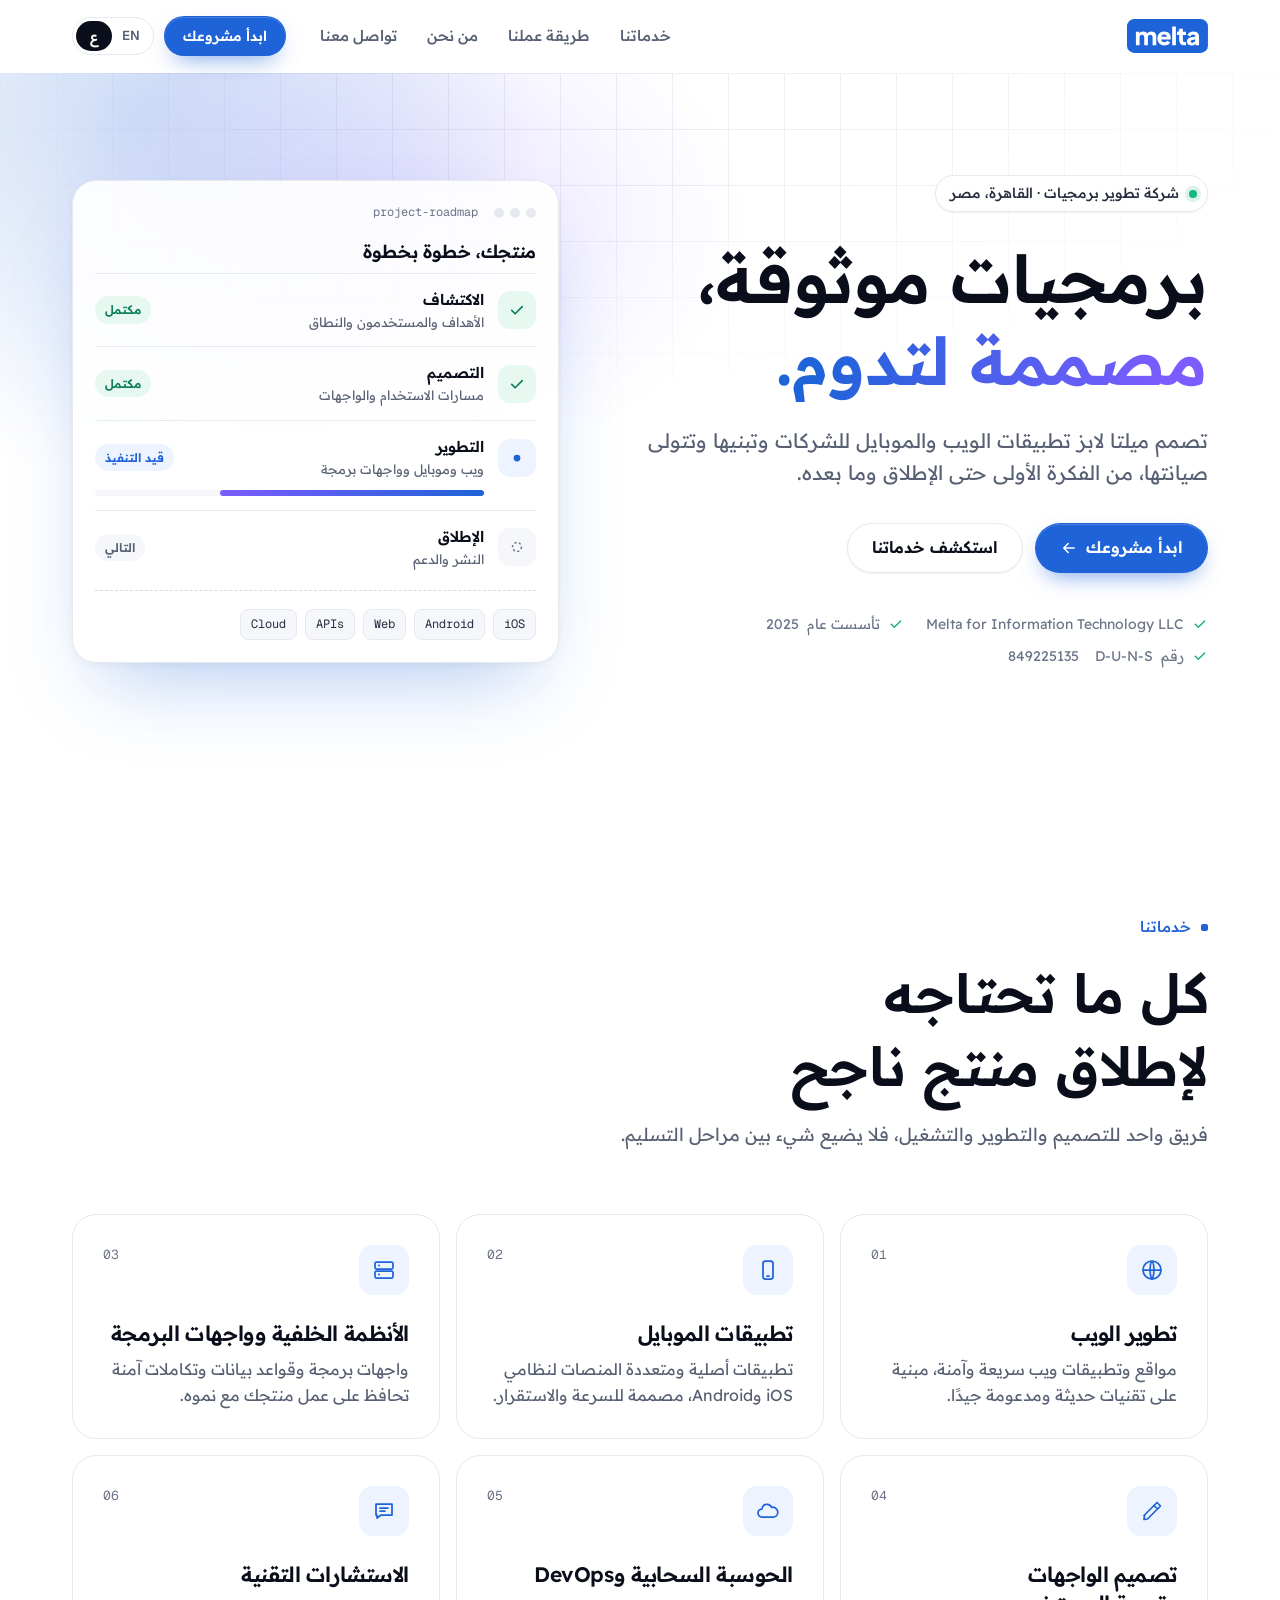
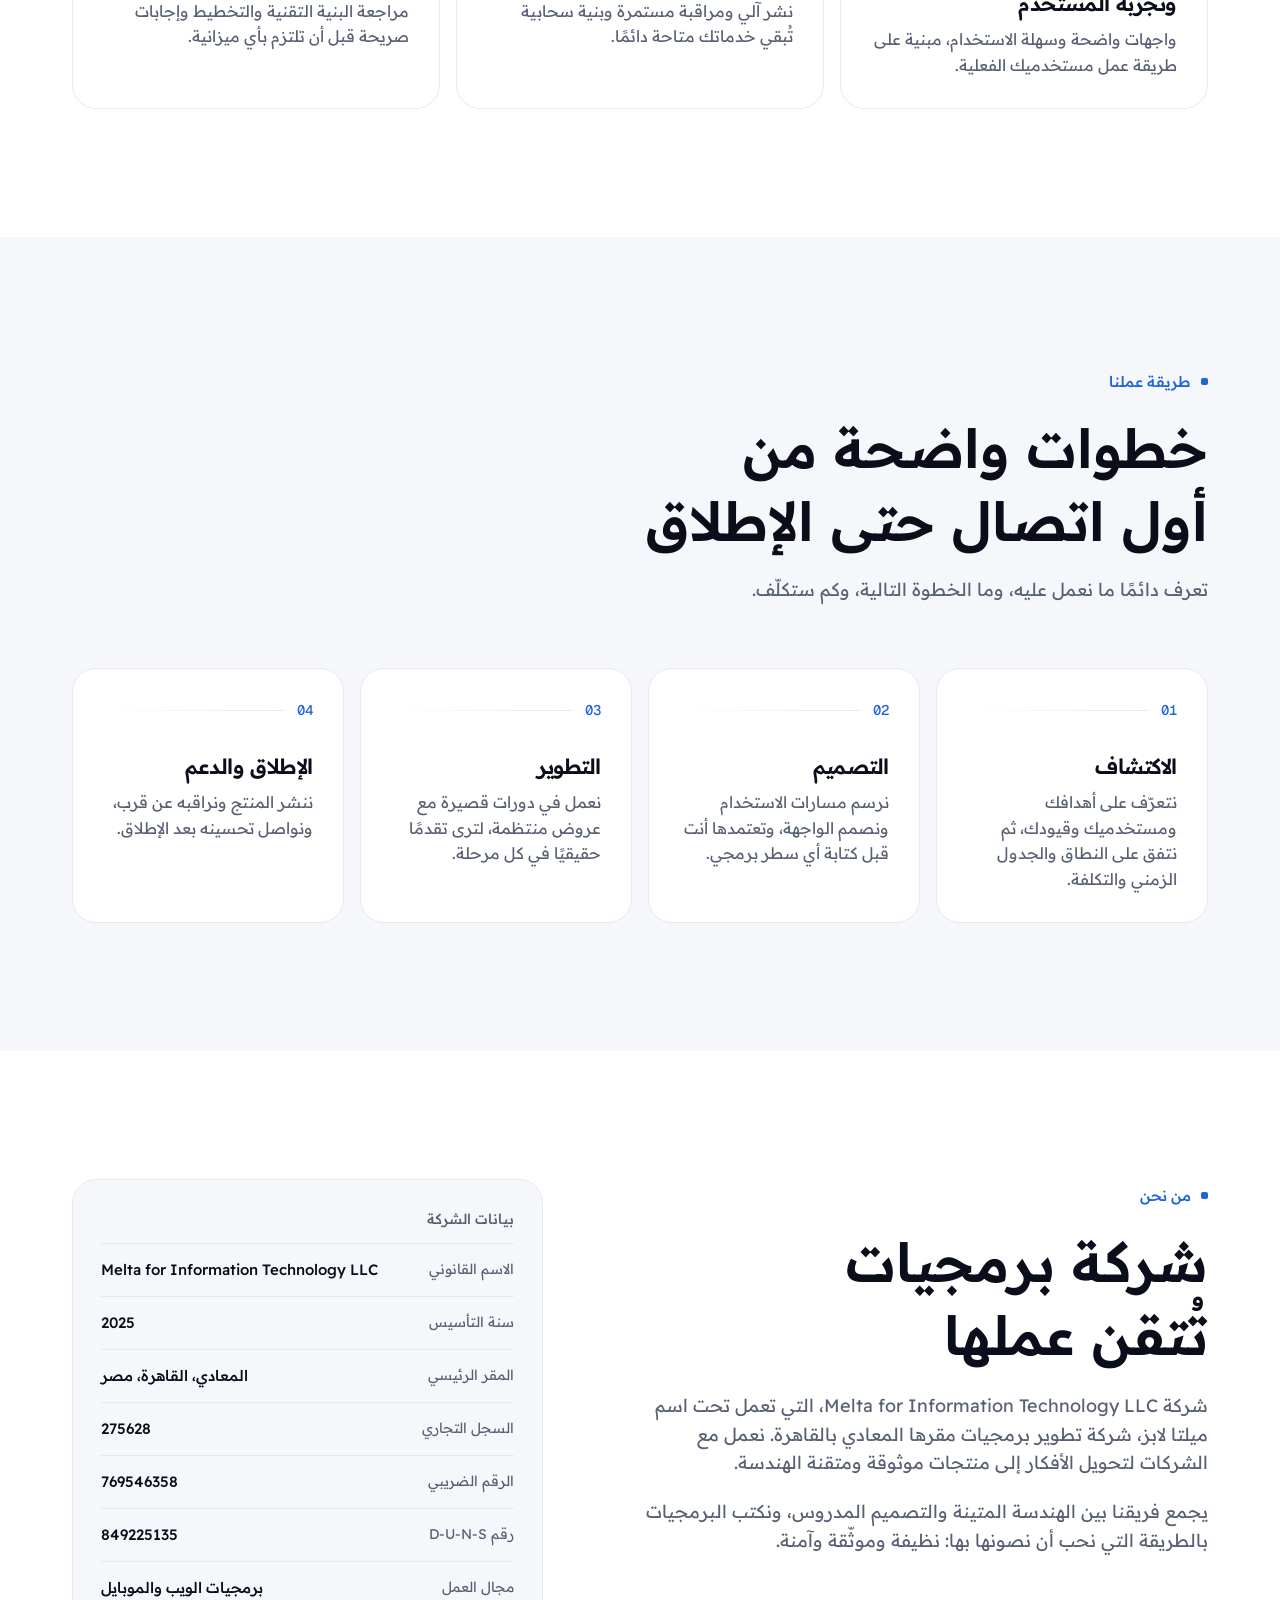
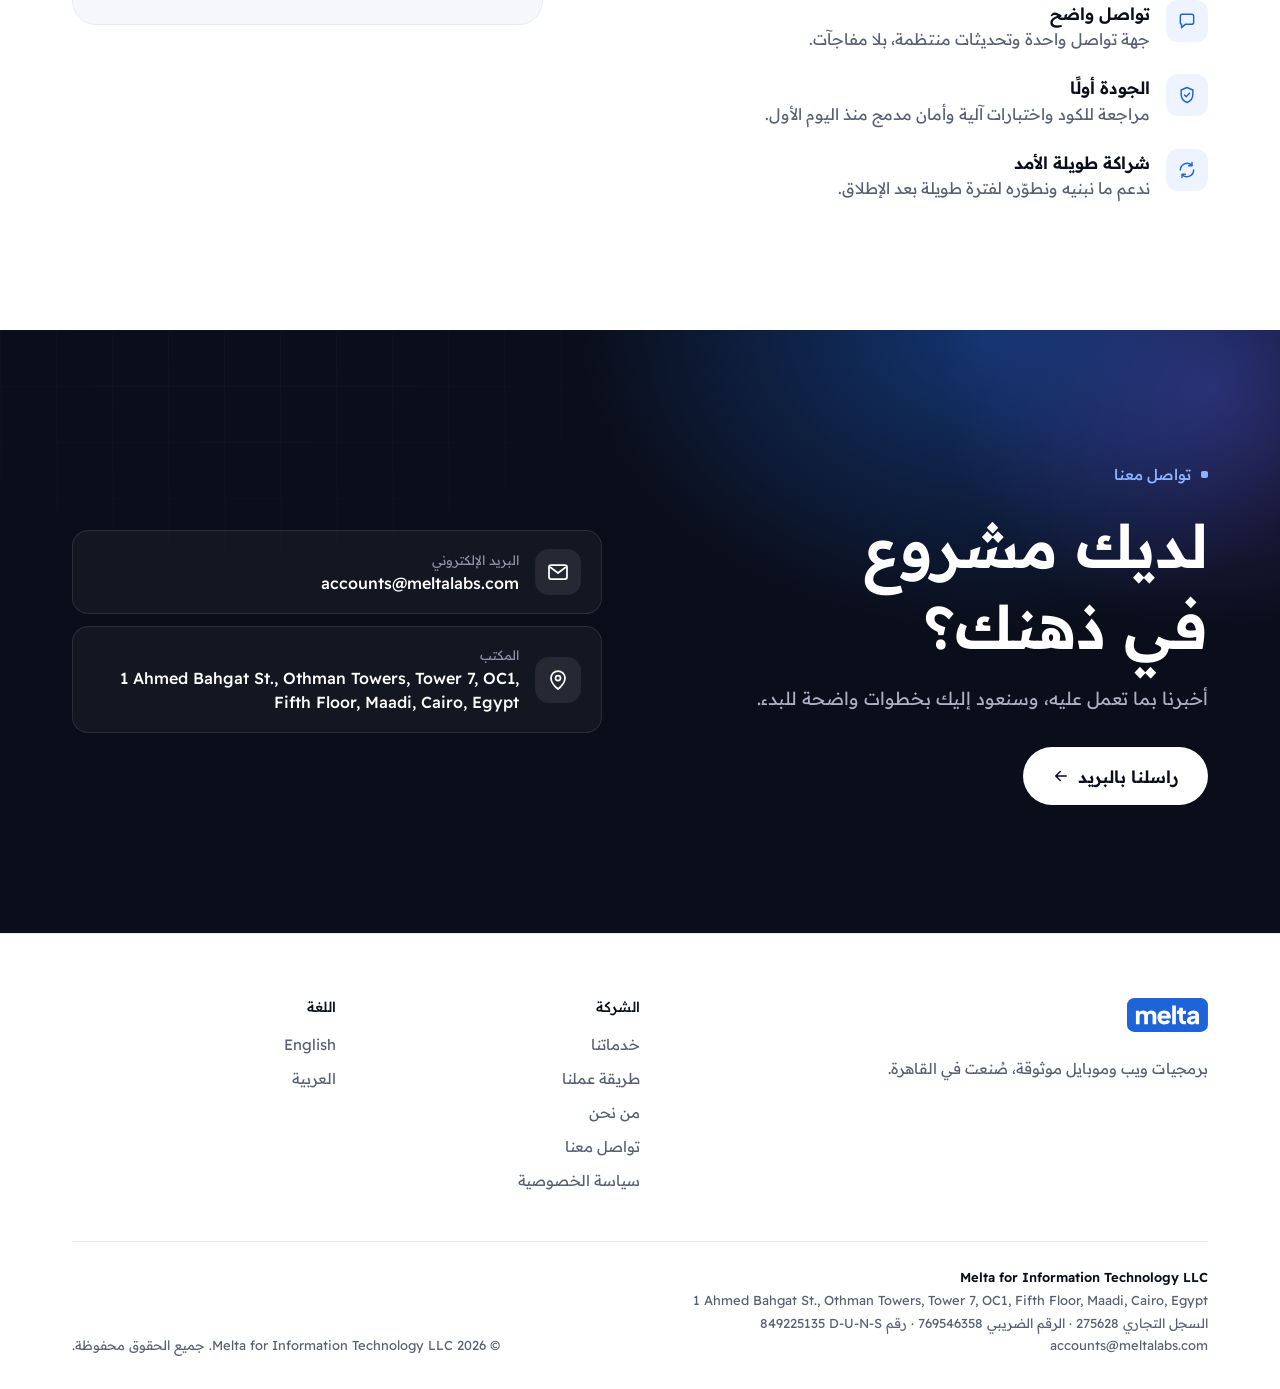
==== commit a994fa03: "Remove phone number from the site Drop the phone contact card, footer line, and JSON-LD telephone (E" ====
--- a/ar/index.html
+++ b/ar/index.html
@@ -67,7 +67,6 @@
         "image": "https://meltalabs.com/assets/og-image.png",
         "description": "ميلتا لابز شركة تطوير برمجيات مقرها القاهرة، تبني تطبيقات ويب وموبايل موثوقة وواجهات برمجة وتصميم واجهات المستخدم وحلول سحابية للشركات.",
         "email": "accounts@meltalabs.com",
-        "telephone": "+201015324571",
         "foundingDate": "2025",
         "duns": "849225135",
         "taxID": "769546358",
@@ -88,7 +87,6 @@
           "@type": "ContactPoint",
           "contactType": "customer support",
           "email": "accounts@meltalabs.com",
-          "telephone": "+201015324571",
           "areaServed": "EG",
           "availableLanguage": ["en", "ar"]
         }]
@@ -310,10 +308,6 @@
             <div><span class="contact-card__label">البريد الإلكتروني</span><div class="contact-card__value"><a href="mailto:accounts@meltalabs.com"><bdi dir="ltr">accounts@meltalabs.com</bdi></a></div></div>
           </div>
           <div class="contact-card">
-            <span class="icon-tile"><svg viewBox="0 0 24 24" fill="none" aria-hidden="true"><path d="M6 3h3l1.5 5-2 1.5a12 12 0 0 0 6 6l1.5-2 5 1.5v3a2 2 0 0 1-2 2A16 16 0 0 1 4 5a2 2 0 0 1 2-2Z" stroke="currentColor" stroke-width="1.75" stroke-linejoin="round"/></svg></span>
-            <div><span class="contact-card__label">الهاتف</span><div class="contact-card__value"><a class="phone" href="tel:+201015324571"><bdi dir="ltr">+20 101 532 4571</bdi></a></div></div>
-          </div>
-          <div class="contact-card">
             <span class="icon-tile"><svg viewBox="0 0 24 24" fill="none" aria-hidden="true"><path d="M12 21s7-5.2 7-11a7 7 0 1 0-14 0c0 5.8 7 11 7 11Z" stroke="currentColor" stroke-width="1.75" stroke-linejoin="round"/><circle cx="12" cy="10" r="2.5" stroke="currentColor" stroke-width="1.75"/></svg></span>
             <div><span class="contact-card__label">المكتب</span><div class="contact-card__value"><bdi dir="ltr">1 Ahmed Bahgat St., Othman Towers, Tower 7, OC1, Fifth Floor, Maadi, Cairo, Egypt</bdi></div></div>
           </div>
@@ -354,7 +348,6 @@
           <span class="strong"><bdi dir="ltr">Melta for Information Technology LLC</bdi></span><br />
           <bdi dir="ltr">1 Ahmed Bahgat St., Othman Towers, Tower 7, OC1, Fifth Floor, Maadi, Cairo, Egypt</bdi><br />
           السجل التجاري <bdi dir="ltr">275628</bdi> · الرقم الضريبي <bdi dir="ltr">769546358</bdi> · رقم <bdi dir="ltr">D-U-N-S</bdi>‏ <bdi dir="ltr">849225135</bdi><br />
-          <a class="phone" href="tel:+201015324571"><bdi dir="ltr">+20 101 532 4571</bdi></a> ·
           <a href="mailto:accounts@meltalabs.com"><bdi dir="ltr">accounts@meltalabs.com</bdi></a>
         </address>
         <div class="copyright">© <span id="year">2026</span> <bdi dir="ltr">Melta for Information Technology LLC</bdi>. جميع الحقوق محفوظة.</div>
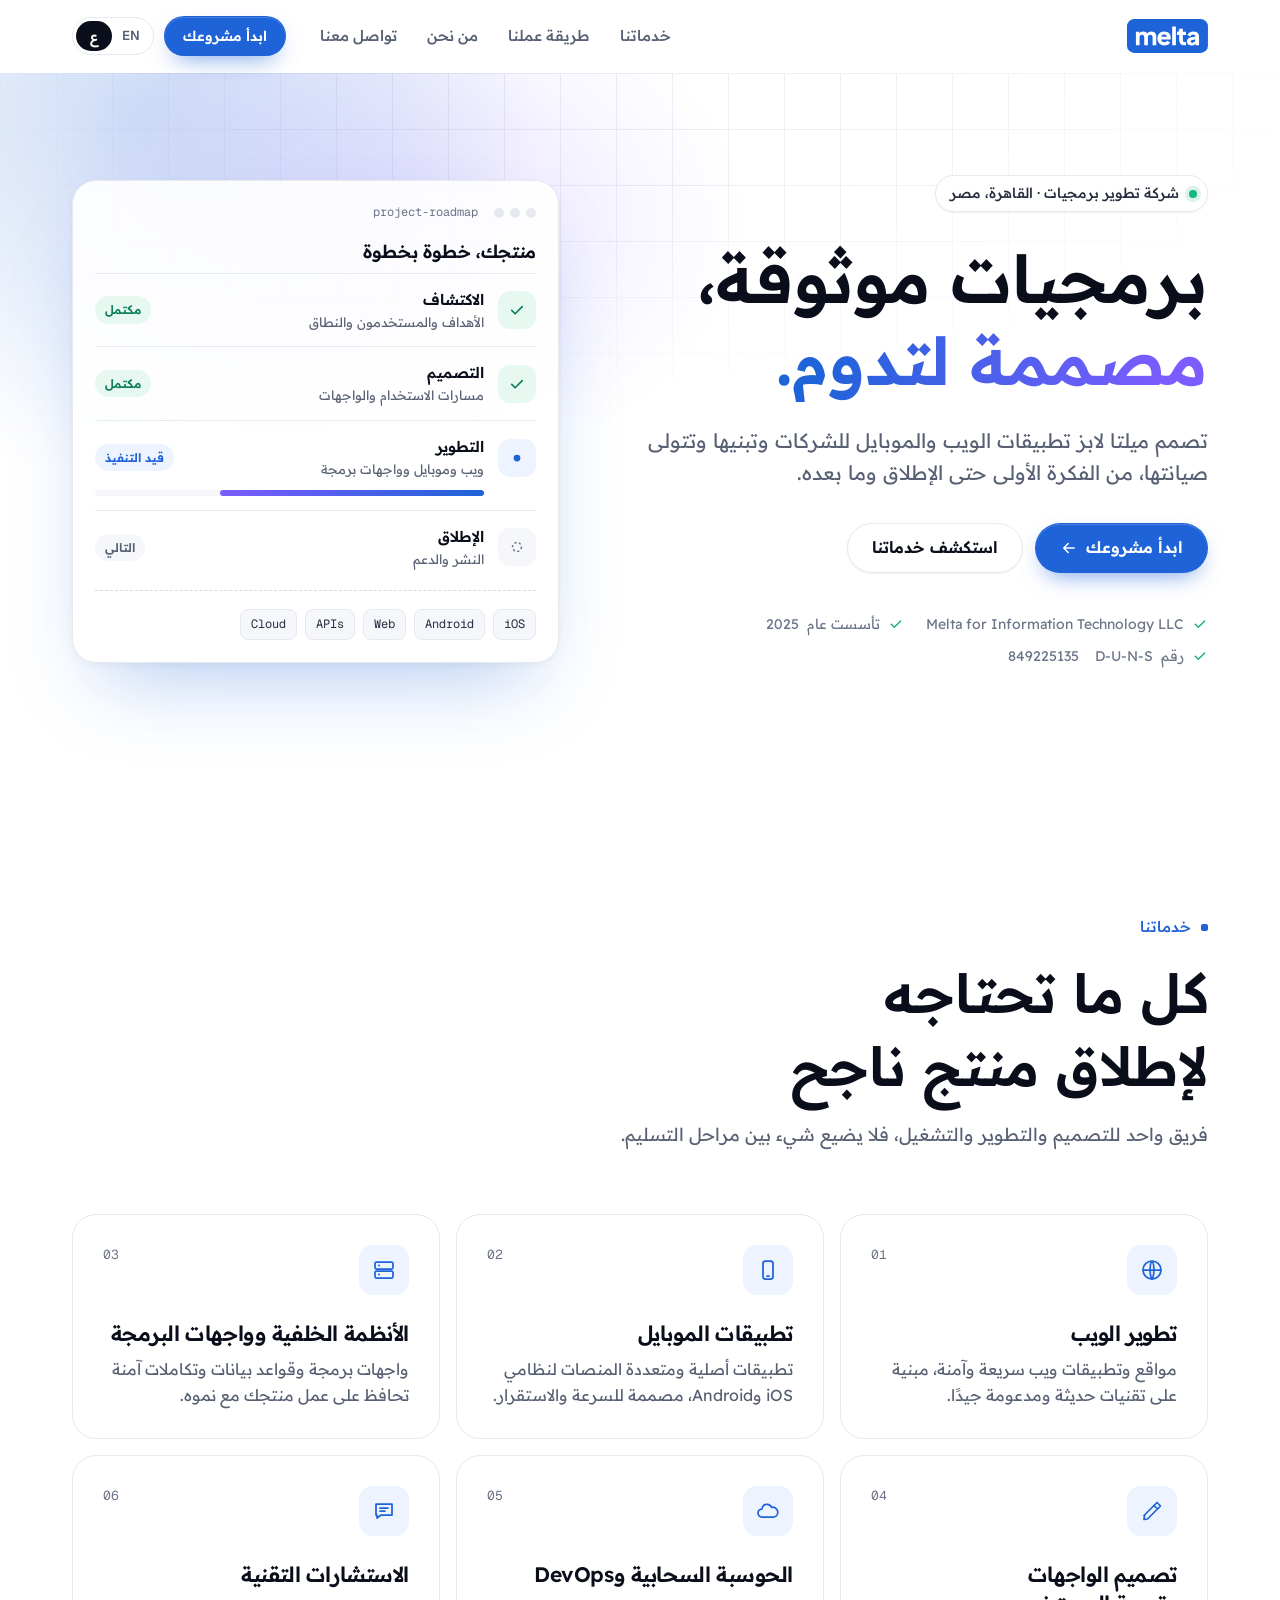
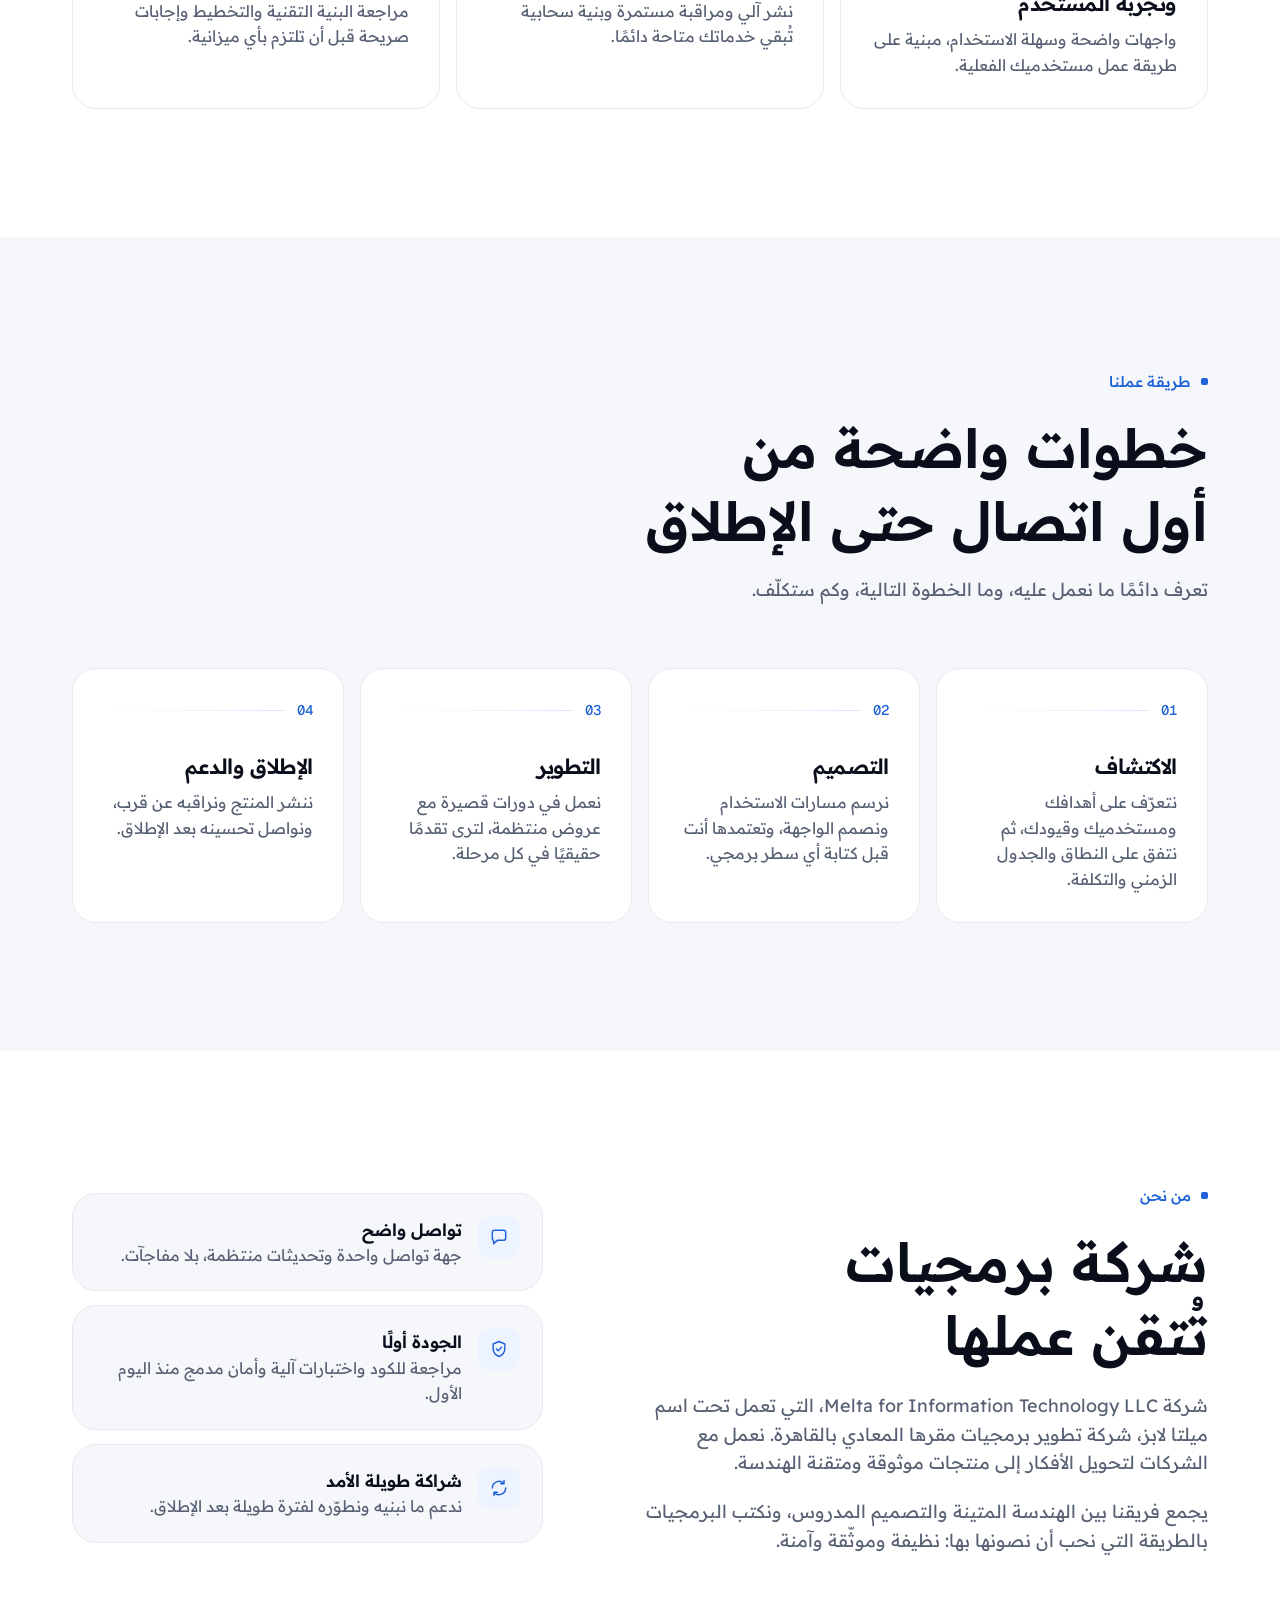
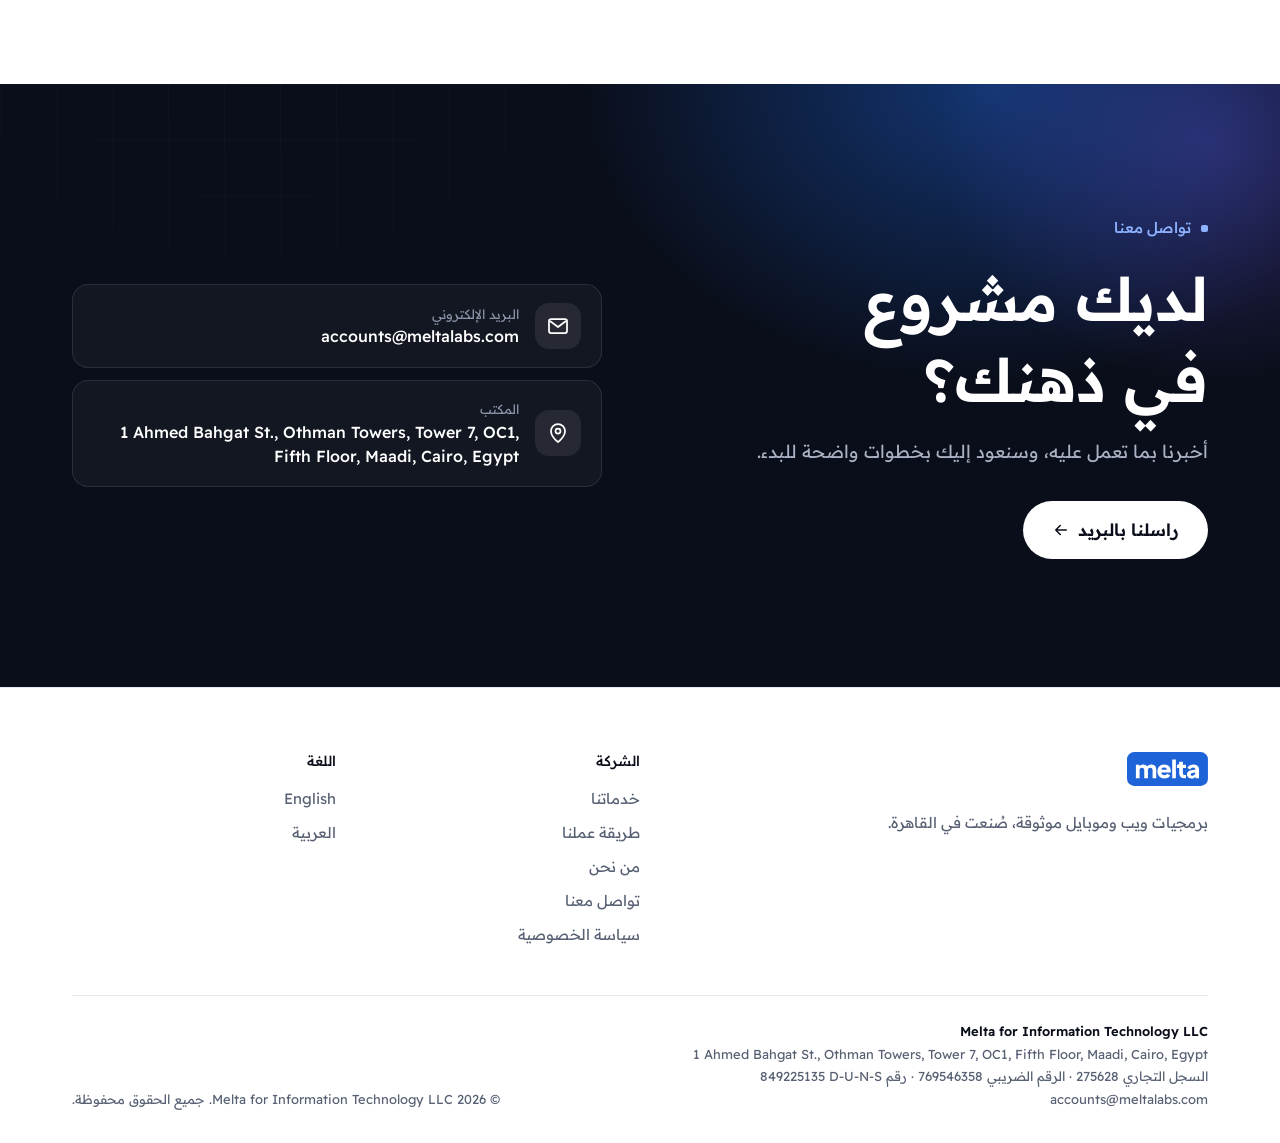
==== commit 302bfc56: "Remove company details card from About section Principles move into the second column; drop unused ." ====
--- a/ar/index.html
+++ b/ar/index.html
@@ -274,22 +274,12 @@
           <h2 id="about-h">شركة برمجيات تُتقن عملها</h2>
             <p>شركة <bdi dir="ltr">Melta for Information Technology LLC</bdi>، التي تعمل تحت اسم ميلتا لابز، شركة تطوير برمجيات مقرها المعادي بالقاهرة. نعمل مع الشركات لتحويل الأفكار إلى منتجات موثوقة ومتقنة الهندسة.</p>
             <p>يجمع فريقنا بين الهندسة المتينة والتصميم المدروس، ونكتب البرمجيات بالطريقة التي نحب أن نصونها بها: نظيفة وموثّقة وآمنة.</p>
-          <ul class="principles">
+        </div>
+        <ul class="principles reveal">
               <li><span class="icon-tile"><svg viewBox="0 0 24 24" fill="none" aria-hidden="true"><path d="M4 6.5A2.5 2.5 0 0 1 6.5 4h11A2.5 2.5 0 0 1 20 6.5v7a2.5 2.5 0 0 1-2.5 2.5H10l-4.5 4v-4h0A1.5 1.5 0 0 1 4 14.5v-8Z" stroke="currentColor" stroke-width="1.75" stroke-linejoin="round"/></svg></span><div><strong>تواصل واضح</strong><span>جهة تواصل واحدة وتحديثات منتظمة، بلا مفاجآت.</span></div></li>
               <li><span class="icon-tile"><svg viewBox="0 0 24 24" fill="none" aria-hidden="true"><path d="M12 3 5 6v5.5c0 4.4 3 8 7 9.5 4-1.5 7-5.1 7-9.5V6l-7-3Z" stroke="currentColor" stroke-width="1.75" stroke-linejoin="round"/><path d="m9 12 2 2 4-4" stroke="currentColor" stroke-width="1.75" stroke-linecap="round" stroke-linejoin="round"/></svg></span><div><strong>الجودة أولًا</strong><span>مراجعة للكود واختبارات آلية وأمان مدمج منذ اليوم الأول.</span></div></li>
               <li><span class="icon-tile"><svg viewBox="0 0 24 24" fill="none" aria-hidden="true"><path d="M20 12a8 8 0 0 1-13.7 5.6M4 12a8 8 0 0 1 13.7-5.6" stroke="currentColor" stroke-width="1.75" stroke-linecap="round"/><path d="M18 3v4h-4M6 21v-4h4" stroke="currentColor" stroke-width="1.75" stroke-linecap="round" stroke-linejoin="round"/></svg></span><div><strong>شراكة طويلة الأمد</strong><span>ندعم ما نبنيه ونطوّره لفترة طويلة بعد الإطلاق.</span></div></li>
           </ul>
-        </div>
-        <dl class="facts reveal" aria-label="معلومات الشركة">
-          <div class="facts__title">بيانات الشركة</div>
-            <div class="facts__row"><dt class="facts__label">الاسم القانوني</dt><dd class="facts__value"><bdi dir="ltr">Melta for Information Technology LLC</bdi></dd></div>
-            <div class="facts__row"><dt class="facts__label">سنة التأسيس</dt><dd class="facts__value"><bdi dir="ltr">2025</bdi></dd></div>
-            <div class="facts__row"><dt class="facts__label">المقر الرئيسي</dt><dd class="facts__value">المعادي، القاهرة، مصر</dd></div>
-            <div class="facts__row"><dt class="facts__label">السجل التجاري</dt><dd class="facts__value"><bdi dir="ltr">275628</bdi></dd></div>
-            <div class="facts__row"><dt class="facts__label">الرقم الضريبي</dt><dd class="facts__value"><bdi dir="ltr">769546358</bdi></dd></div>
-            <div class="facts__row"><dt class="facts__label">رقم <bdi dir="ltr">D-U-N-S</bdi></dt><dd class="facts__value"><bdi dir="ltr">849225135</bdi></dd></div>
-            <div class="facts__row"><dt class="facts__label">مجال العمل</dt><dd class="facts__value">برمجيات الويب والموبايل</dd></div>
-        </dl>
       </div>
     </section>
 
--- a/assets/styles.css
+++ b/assets/styles.css
@@ -247,25 +247,17 @@
 .process-step p { font-size: 16px; color: var(--muted); }
 
 /* ---------- About ---------- */
-.about { display: grid; grid-template-columns: 1.1fr .9fr; gap: clamp(40px, 7vw, 104px); align-items: start; }
+.about { display: grid; grid-template-columns: 1.1fr .9fr; gap: clamp(40px, 7vw, 104px); align-items: center; }
 .about h2 { font-size: clamp(34px, 4.6vw, 54px); }
 .about__narrative > p { margin-block-start: 20px; font-size: 18px; color: var(--muted); }
-.principles { display: grid; gap: 22px; margin-block-start: 44px; }
+.principles { display: grid; gap: 14px; }
+.principles li { padding: 22px; border: 1px solid var(--line); border-radius: var(--r-lg); background: var(--bg-2); }
 .principles li { display: grid; grid-template-columns: 42px 1fr; gap: 16px; align-items: start; }
 .principles .icon-tile { inline-size: 42px; block-size: 42px; margin: 0; border-radius: 12px; }
 .principles .icon-tile svg { inline-size: 20px; block-size: 20px; }
 .principles strong { display: block; color: var(--ink); font-size: 17px; font-weight: 600; }
 .principles div > span { display: block; color: var(--muted); font-size: 16px; }
 
-.facts {
-  position: sticky; inset-block-start: calc(var(--header-h) + 24px); margin: 0;
-  padding: 8px 28px 10px; border: 1px solid var(--line); border-radius: var(--r-lg); background: var(--bg-2);
-}
-.facts__title { padding-block: 20px 12px; font-family: var(--mono); font-size: 12px; font-weight: 500; letter-spacing: .08em; text-transform: uppercase; color: var(--muted); }
-:lang(ar) .facts__title { font-family: var(--font); font-size: 14px; letter-spacing: 0; text-transform: none; }
-.facts__row { display: flex; justify-content: space-between; gap: 16px; padding-block: 14px; border-block-start: 1px solid var(--line); }
-.facts__label { color: var(--muted); font-size: 14px; }
-.facts__value { margin: 0; color: var(--ink); font-size: 15px; font-weight: 500; text-align: end; font-variant-numeric: tabular-nums; }
 
 /* ---------- Contact ---------- */
 .contact { position: relative; isolation: isolate; overflow: hidden; background: var(--ink); color: #A9B1C3; }
@@ -343,7 +335,6 @@
   .hero__grid, .about, .contact__inner { grid-template-columns: 1fr; }
   .hero-card { max-inline-size: 560px; }
   .card-grid, .steps-grid { grid-template-columns: repeat(2, 1fr); }
-  .facts { position: static; }
 }
 @media (max-width: 860px) {
   .nav-toggle { display: grid; }
@@ -362,9 +353,6 @@
   .card-grid, .steps-grid { grid-template-columns: 1fr; }
   .footer-grid { grid-template-columns: 1fr 1fr; }
   .footer-brand { grid-column: 1 / -1; }
-  .facts { padding-inline: 20px; }
-  .facts__row { flex-direction: column; gap: 2px; }
-  .facts__value { text-align: start; }
   .hero-card { padding: 18px; }
   .service-card, .process-step { padding: 24px; }
   .btn--lg { block-size: 54px; padding-inline: 22px; font-size: 16px; }
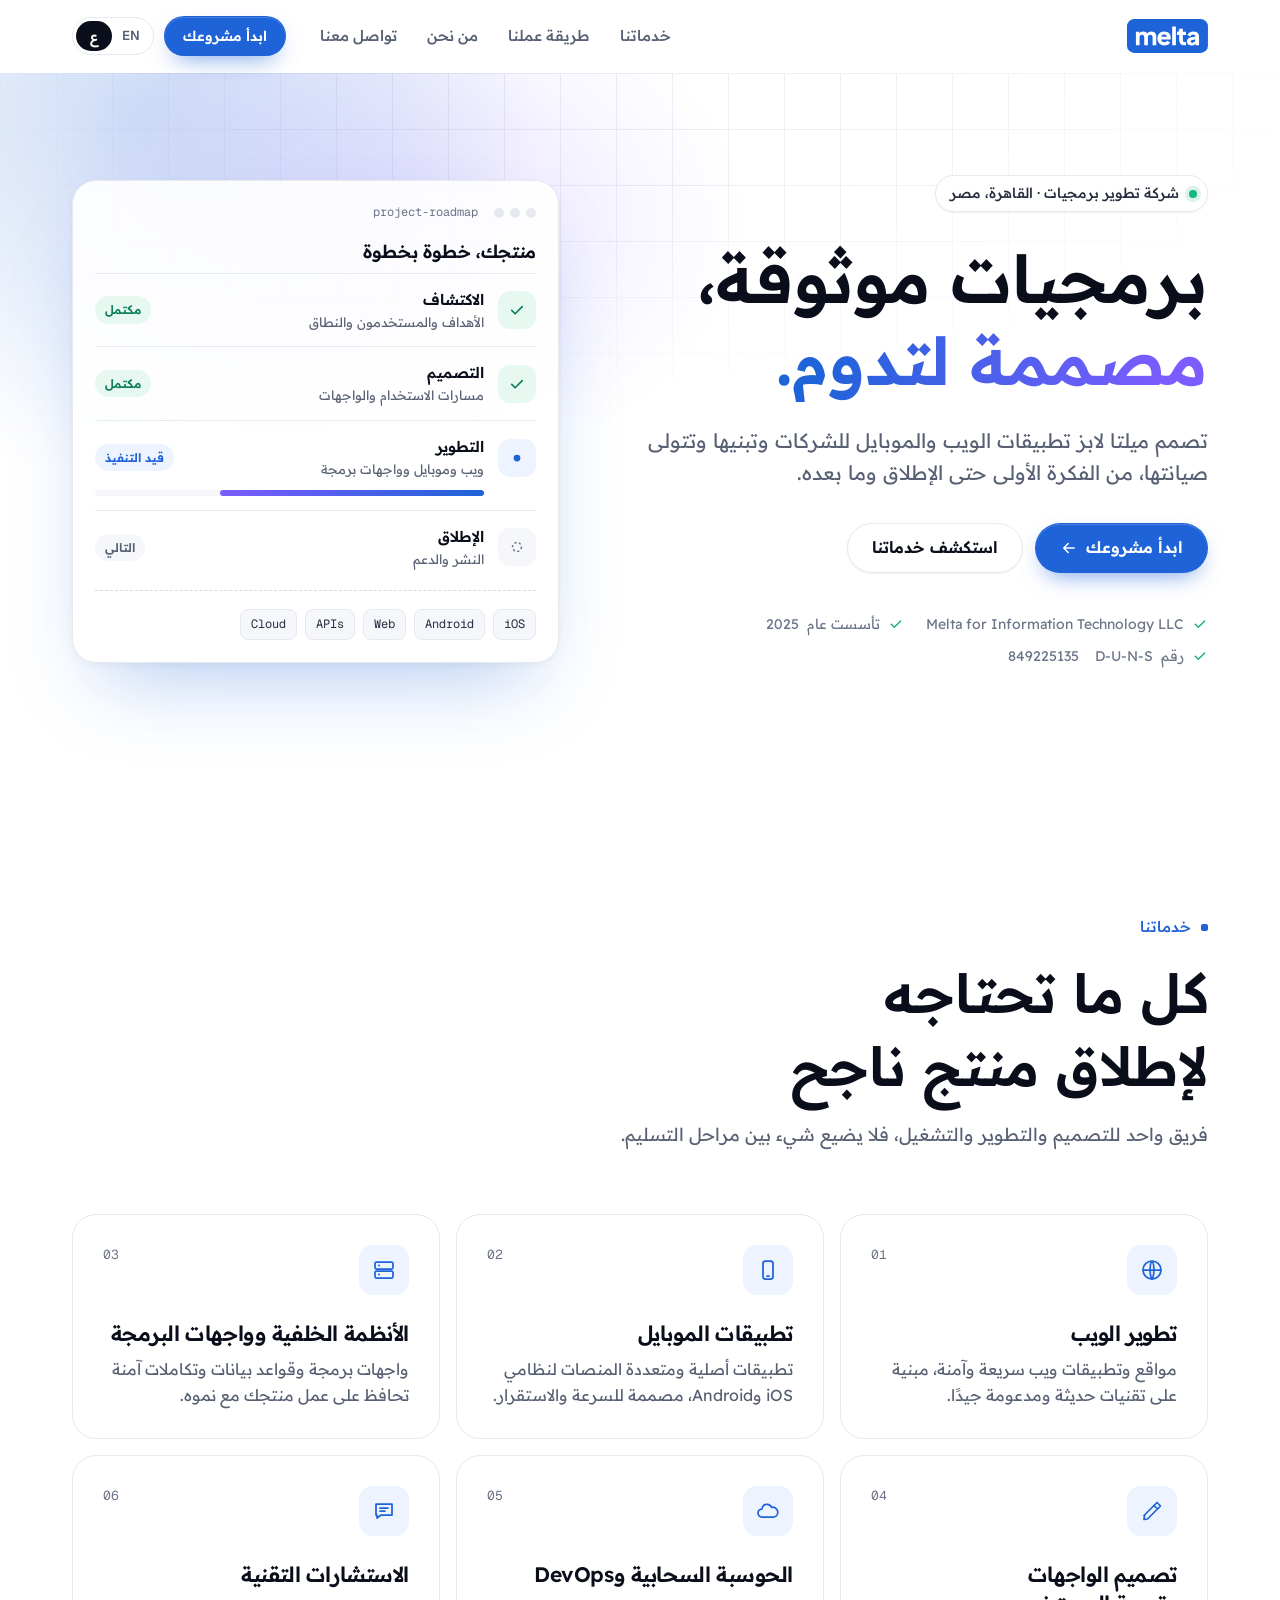
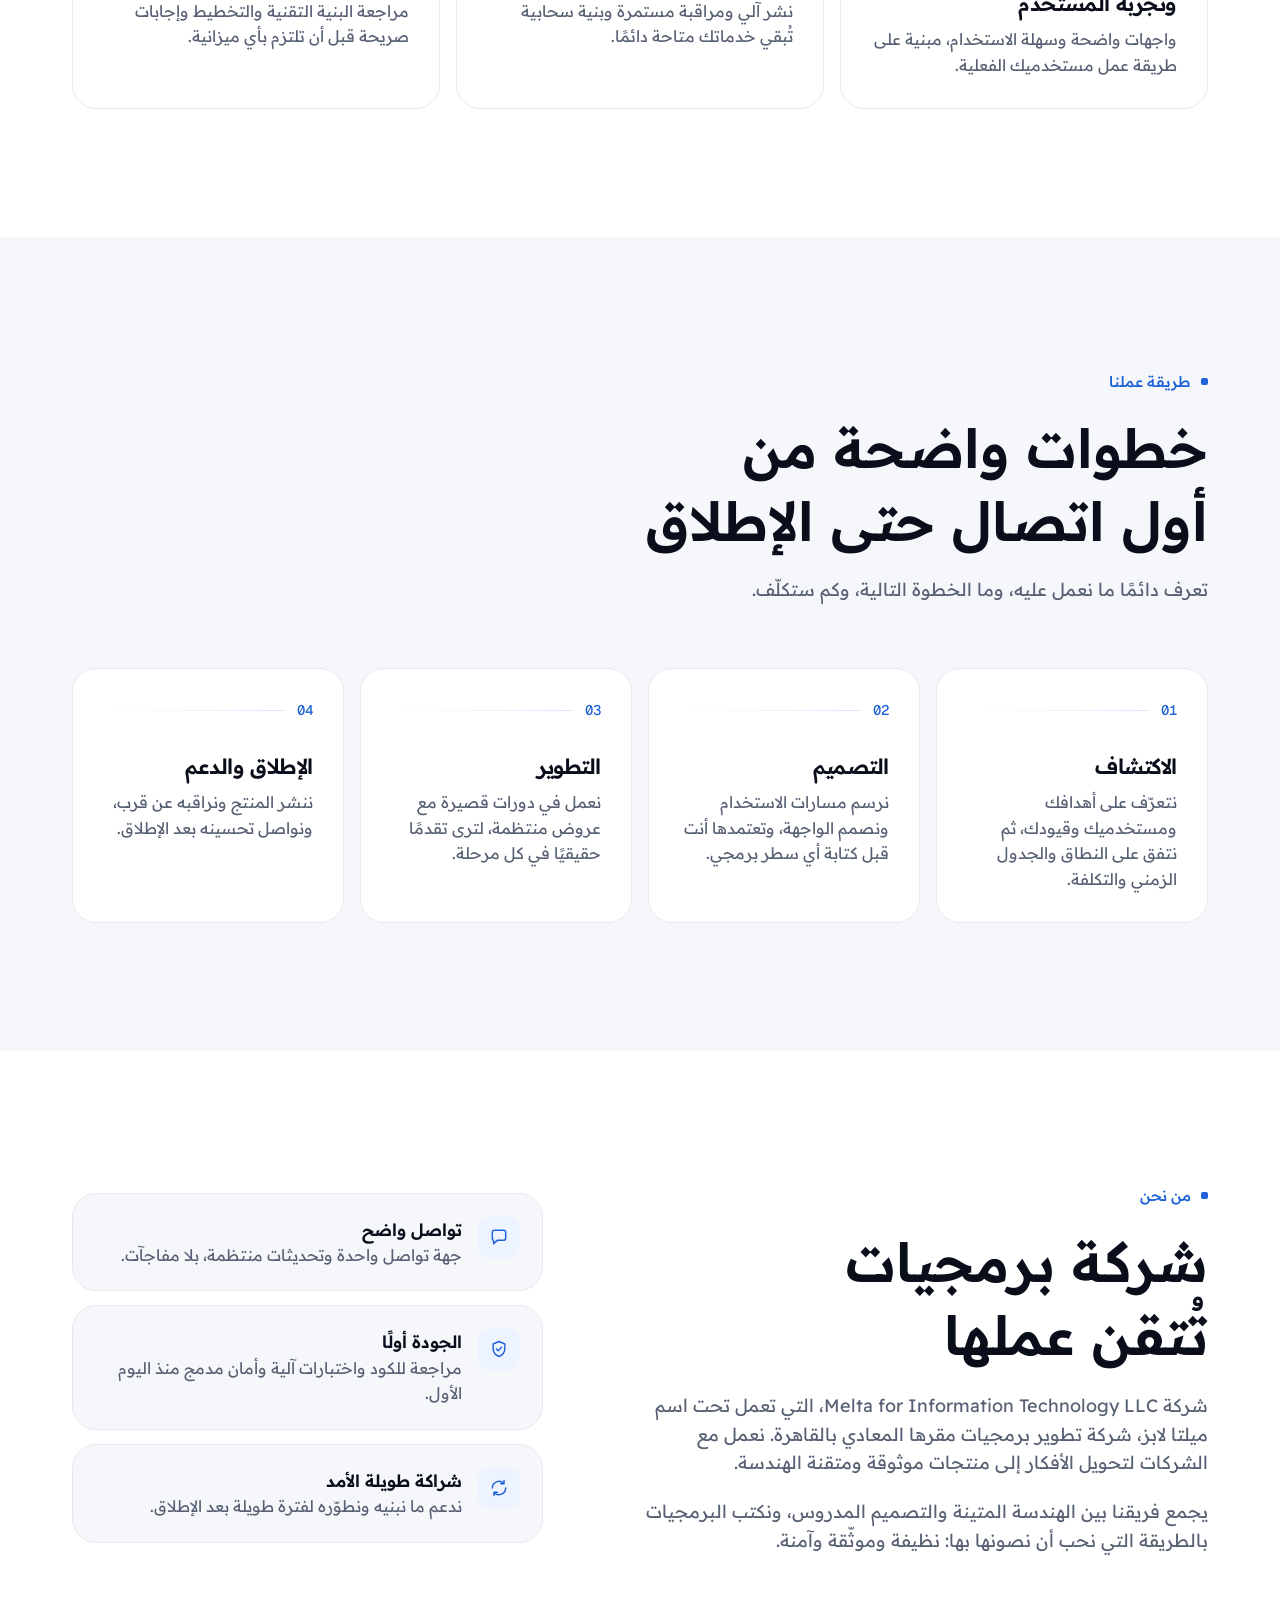
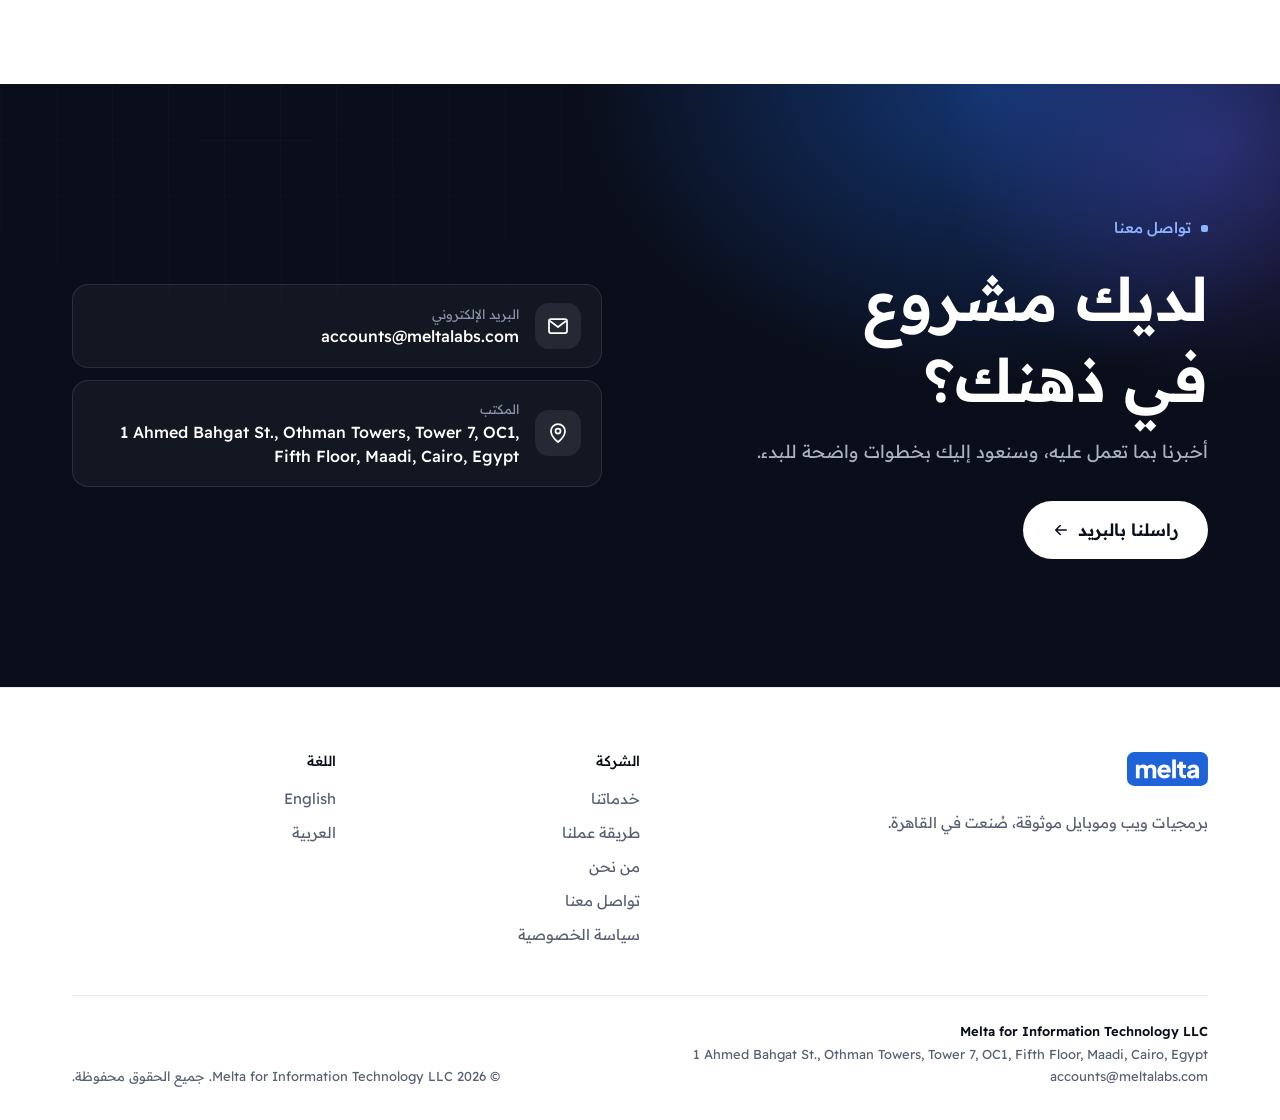
==== commit c9d01f8f: "Remove registration numbers line from footer Co-Authored-By: Claude Opus 5.5 <noreply@anthropic.com>" ====
--- a/ar/index.html
+++ b/ar/index.html
@@ -337,7 +337,6 @@
         <address>
           <span class="strong"><bdi dir="ltr">Melta for Information Technology LLC</bdi></span><br />
           <bdi dir="ltr">1 Ahmed Bahgat St., Othman Towers, Tower 7, OC1, Fifth Floor, Maadi, Cairo, Egypt</bdi><br />
-          السجل التجاري <bdi dir="ltr">275628</bdi> · الرقم الضريبي <bdi dir="ltr">769546358</bdi> · رقم <bdi dir="ltr">D-U-N-S</bdi>‏ <bdi dir="ltr">849225135</bdi><br />
           <a href="mailto:accounts@meltalabs.com"><bdi dir="ltr">accounts@meltalabs.com</bdi></a>
         </address>
         <div class="copyright">© <span id="year">2026</span> <bdi dir="ltr">Melta for Information Technology LLC</bdi>. جميع الحقوق محفوظة.</div>
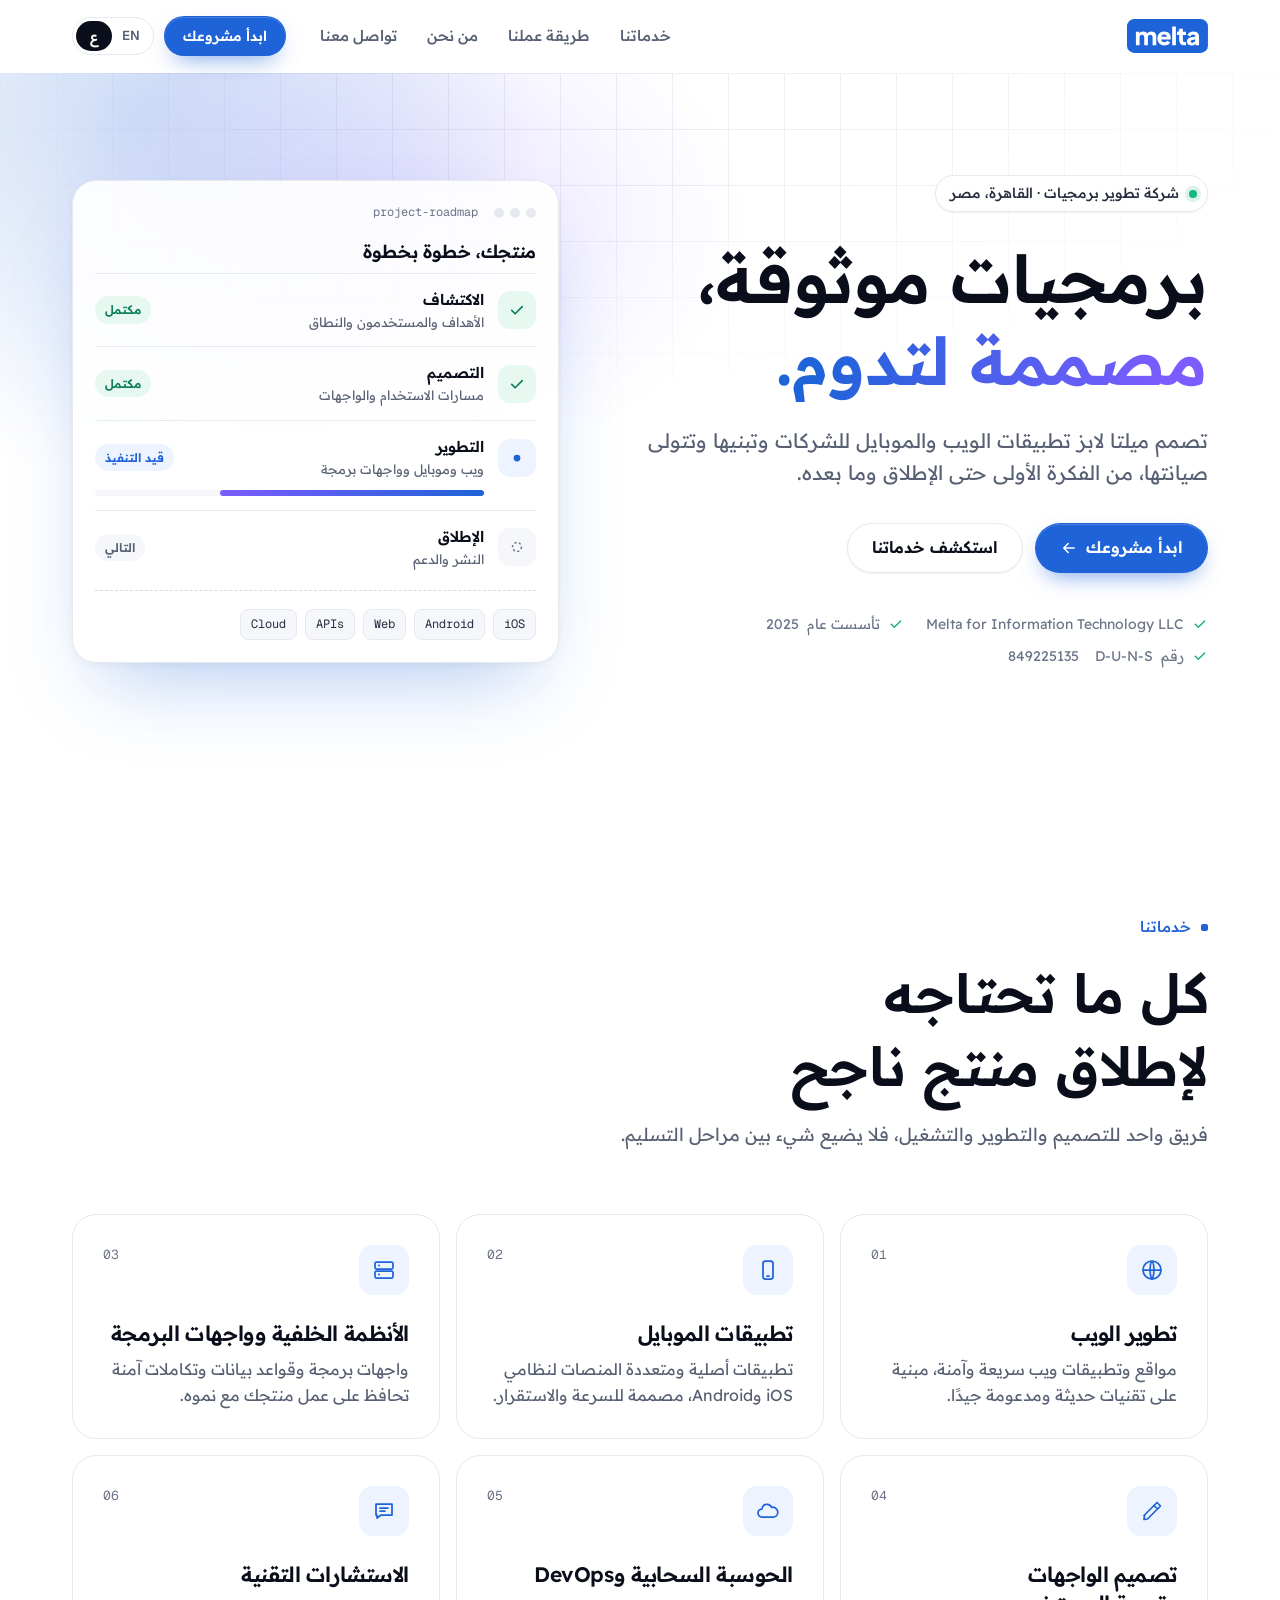
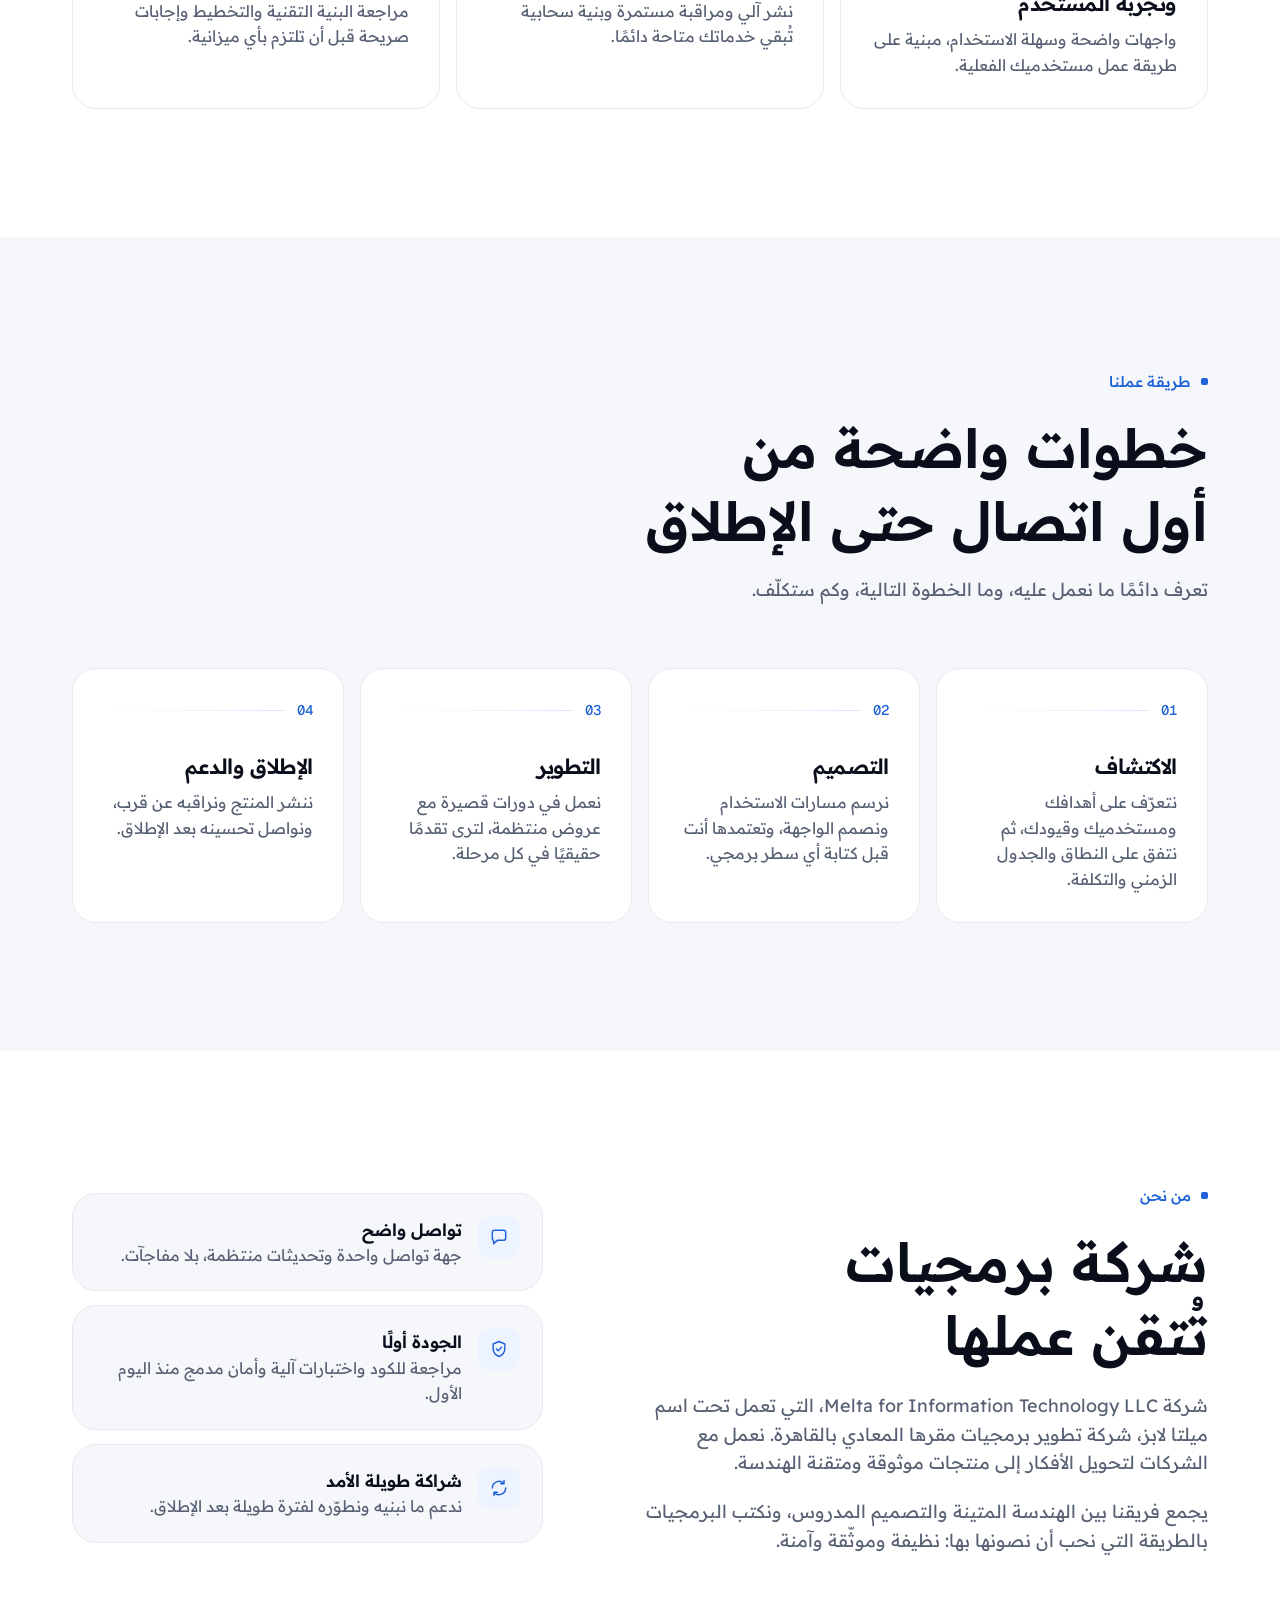
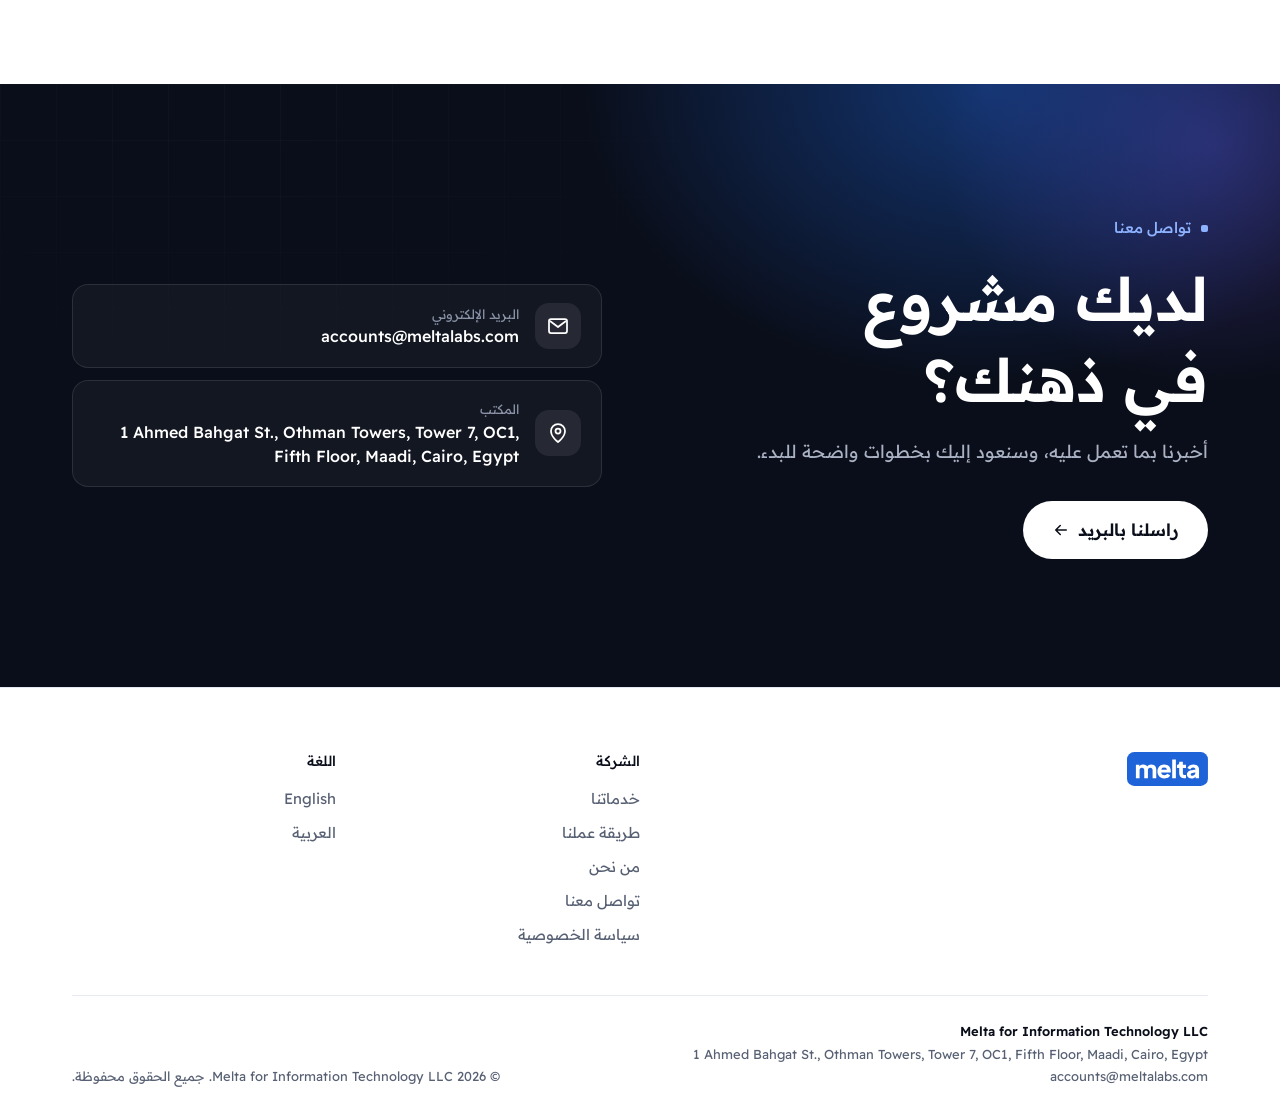
==== commit 151b0f18: "Remove footer tagline Co-Authored-By: Claude Opus 5.5 <noreply@anthropic.com>" ====
--- a/ar/index.html
+++ b/ar/index.html
@@ -313,7 +313,6 @@
           <a class="brand" href="/ar/" aria-label="ميلتا لابز — الرئيسية">
             <svg class="brand__logo" viewBox="0 29 100 42" xmlns="http://www.w3.org/2000/svg" aria-hidden="true"><rect x="0" y="29" width="100" height="42" rx="9" fill="#1E63D8"/><path d="M11.00 61.29L11.00 44.74L15.24 44.74L15.24 48.77L14.79 48.11Q15.15 46.20 16.55 45.29Q17.94 44.38 19.88 44.38Q21.94 44.38 23.50 45.42Q25.06 46.47 25.45 48.23L24.15 48.35Q24.97 46.32 26.48 45.35Q28.00 44.38 30.03 44.38Q31.82 44.38 33.20 45.17Q34.58 45.95 35.36 47.36Q36.15 48.77 36.15 50.65L36.15 61.29L31.61 61.29L31.61 51.62Q31.61 50.65 31.26 49.95Q30.91 49.26 30.27 48.86Q29.64 48.47 28.73 48.47Q27.85 48.47 27.20 48.86Q26.55 49.26 26.20 49.95Q25.85 50.65 25.85 51.62L25.85 61.29L21.30 61.29L21.30 51.62Q21.30 50.65 20.95 49.95Q20.61 49.26 19.97 48.86Q19.33 48.47 18.42 48.47Q17.55 48.47 16.89 48.86Q16.24 49.26 15.89 49.95Q15.55 50.65 15.55 51.62L15.55 61.29ZM46.21 61.65Q43.58 61.65 41.64 60.48Q39.70 59.32 38.64 57.35Q37.58 55.38 37.58 52.98Q37.58 50.50 38.68 48.56Q39.79 46.62 41.67 45.50Q43.55 44.38 45.91 44.38Q47.88 44.38 49.39 45.00Q50.91 45.62 51.95 46.74Q53.00 47.86 53.55 49.33Q54.09 50.80 54.09 52.53Q54.09 53.02 54.05 53.48Q54.00 53.95 53.88 54.29L41.48 54.29L41.48 50.95L51.30 50.95L49.15 52.53Q49.45 51.23 49.12 50.21Q48.79 49.20 47.95 48.61Q47.12 48.02 45.91 48.02Q44.73 48.02 43.88 48.59Q43.03 49.17 42.61 50.29Q42.18 51.41 42.27 53.02Q42.15 54.41 42.61 55.47Q43.06 56.53 44.00 57.12Q44.94 57.71 46.27 57.71Q47.48 57.71 48.35 57.23Q49.21 56.74 49.70 55.89L53.33 57.62Q52.85 58.83 51.80 59.74Q50.76 60.65 49.33 61.15Q47.91 61.65 46.21 61.65ZM55.85 61.29L55.85 38.35L60.39 38.35L60.39 61.29ZM70.79 61.47Q67.79 61.47 66.14 59.85Q64.48 58.23 64.48 55.32L64.48 48.68L61.70 48.68L61.70 44.74L61.85 44.74Q63.12 44.74 63.80 44.11Q64.48 43.47 64.48 42.20L64.48 40.98L69.03 40.98L69.03 44.74L72.91 44.74L72.91 48.68L69.03 48.68L69.03 55.02Q69.03 55.86 69.33 56.42Q69.64 56.98 70.27 57.26Q70.91 57.53 71.85 57.53Q72.06 57.53 72.33 57.50Q72.61 57.47 72.91 57.44L72.91 61.29Q72.45 61.35 71.88 61.41Q71.30 61.47 70.79 61.47ZM79.79 61.65Q78.00 61.65 76.70 61.08Q75.39 60.50 74.70 59.42Q74.00 58.35 74.00 56.86Q74.00 55.47 74.64 54.39Q75.27 53.32 76.59 52.59Q77.91 51.86 79.88 51.56L84.94 50.74L84.94 54.08L80.70 54.83Q79.73 55.02 79.21 55.45Q78.70 55.89 78.70 56.71Q78.70 57.47 79.27 57.89Q79.85 58.32 80.70 58.32Q81.82 58.32 82.67 57.83Q83.52 57.35 83.98 56.52Q84.45 55.68 84.45 54.68L84.45 50.38Q84.45 49.44 83.71 48.80Q82.97 48.17 81.70 48.17Q80.48 48.17 79.56 48.83Q78.64 49.50 78.21 50.59L74.58 48.86Q75.06 47.47 76.12 46.47Q77.18 45.47 78.67 44.92Q80.15 44.38 81.91 44.38Q84.00 44.38 85.61 45.14Q87.21 45.89 88.11 47.24Q89.00 48.59 89.00 50.38L89.00 61.29L84.76 61.29L84.76 58.62L85.79 58.44Q85.06 59.53 84.18 60.24Q83.30 60.95 82.21 61.30Q81.12 61.65 79.79 61.65Z" fill="#fff"/></svg>
           </a>
-          <p>برمجيات ويب وموبايل موثوقة، صُنعت في القاهرة.</p>
         </div>
         <nav class="footer-col" aria-label="تذييل">
           <h2>الشركة</h2>
